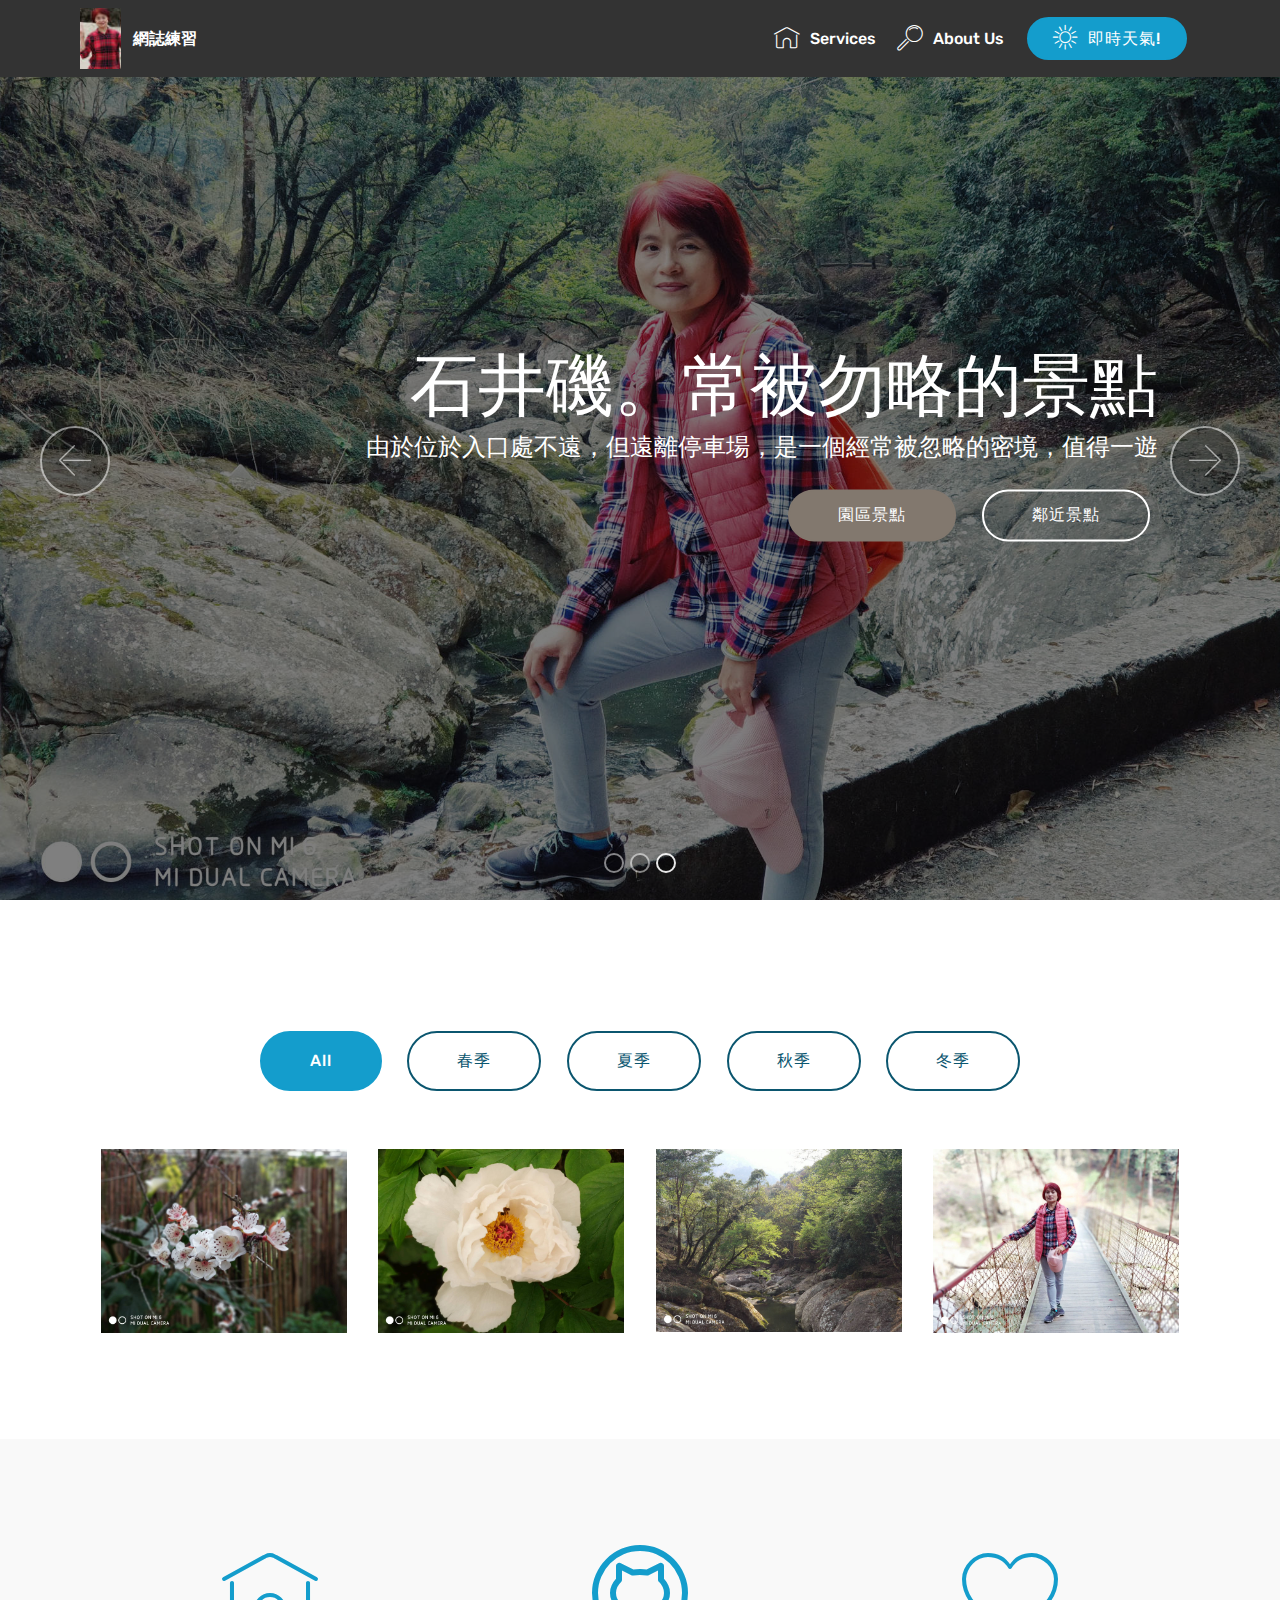
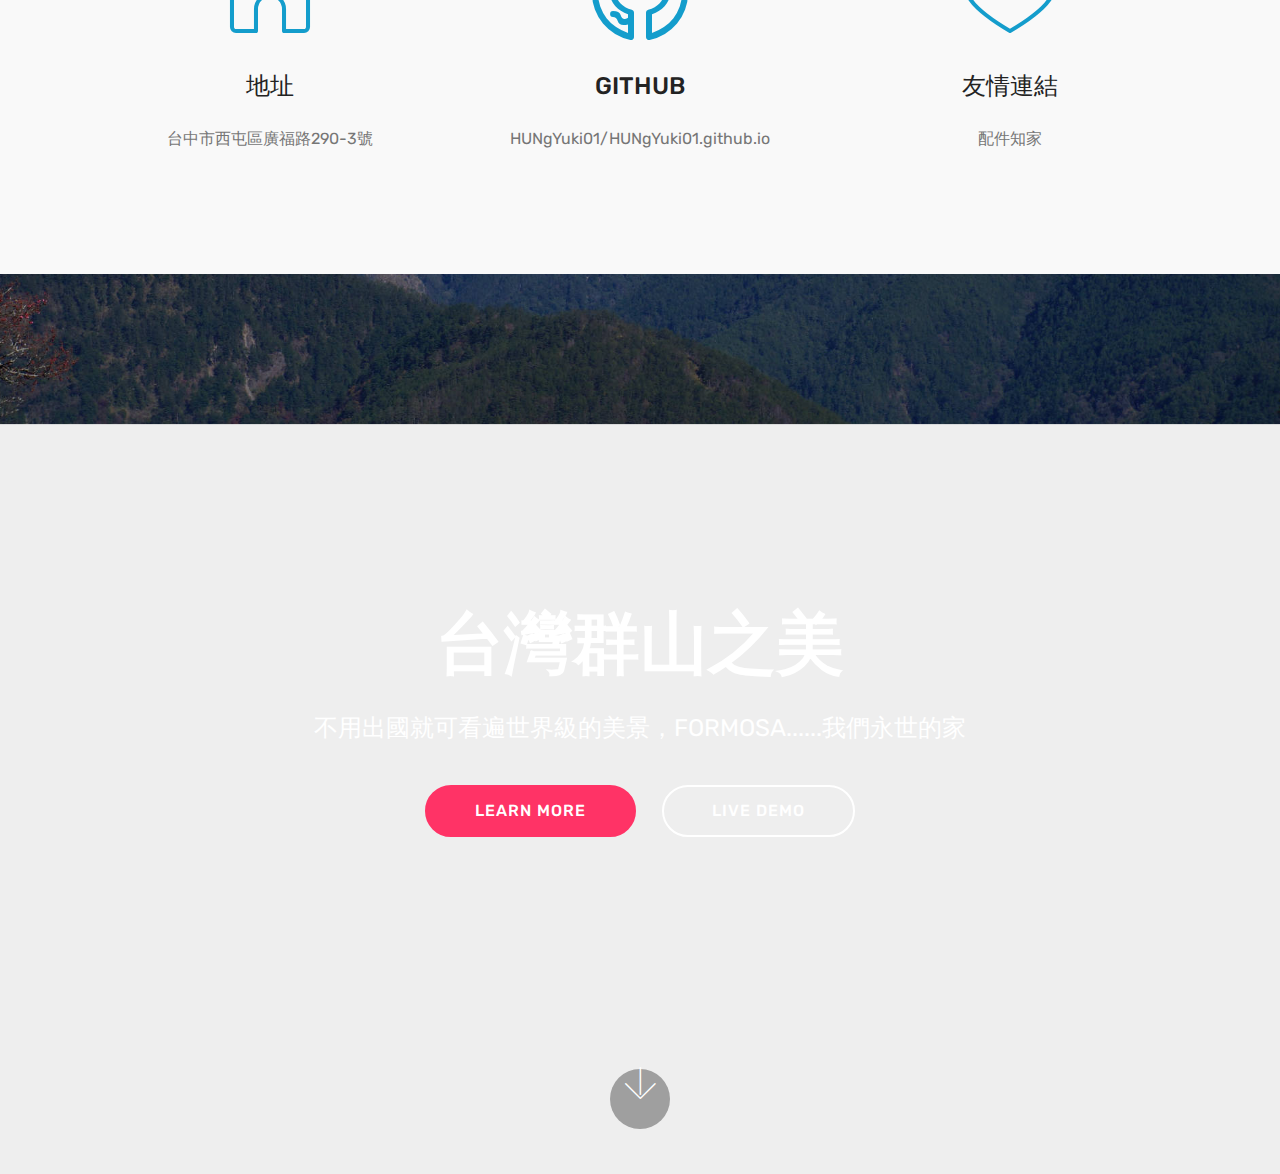
==== page1.html @ 11509213 "create github pages" ====
<!DOCTYPE html>
<html >
<head>
  <!-- Site made with Mobirise Website Builder v4.8.10, https://mobirise.com -->
  <meta charset="UTF-8">
  <meta http-equiv="X-UA-Compatible" content="IE=edge">
  <meta name="generator" content="Mobirise v4.8.10, mobirise.com">
  <meta name="viewport" content="width=device-width, initial-scale=1, minimum-scale=1">
  <link rel="shortcut icon" href="assets/images/logo2.png" type="image/x-icon">
  <meta name="description" content="Website Builder Description">
  <title>PAGE1</title>
  <link rel="stylesheet" href="assets/web/assets/mobirise-icons-bold/mobirise-icons-bold.css">
  <link rel="stylesheet" href="assets/web/assets/mobirise-icons/mobirise-icons.css">
  <link rel="stylesheet" href="assets/tether/tether.min.css">
  <link rel="stylesheet" href="assets/bootstrap/css/bootstrap.min.css">
  <link rel="stylesheet" href="assets/bootstrap/css/bootstrap-grid.min.css">
  <link rel="stylesheet" href="assets/bootstrap/css/bootstrap-reboot.min.css">
  <link rel="stylesheet" href="assets/dropdown/css/style.css">
  <link rel="stylesheet" href="assets/theme/css/style.css">
  <link rel="stylesheet" href="assets/gallery/style.css">
  <link rel="stylesheet" href="assets/mobirise/css/mbr-additional.css" type="text/css">
  
  
  
</head>
<body>
  <section class="menu cid-qTkzRZLJNu" once="menu" id="menu1-3">

    

    <nav class="navbar navbar-expand beta-menu navbar-dropdown align-items-center navbar-fixed-top navbar-toggleable-sm">
        <button class="navbar-toggler navbar-toggler-right" type="button" data-toggle="collapse" data-target="#navbarSupportedContent" aria-controls="navbarSupportedContent" aria-expanded="false" aria-label="Toggle navigation">
            <div class="hamburger">
                <span></span>
                <span></span>
                <span></span>
                <span></span>
            </div>
        </button>
        <div class="menu-logo">
            <div class="navbar-brand">
                <span class="navbar-logo">
                    <a href="http://www.goto307.com.tw/about/index.php?index_id=22">
                         <img src="assets/images/img-20180218-84445-122x91.jpg" alt="Mobirise" title="" style="height: 3.8rem;">
                    </a>
                </span>
                <span class="navbar-caption-wrap"><a class="navbar-caption text-white display-4" href="https://mobirise.com">
                        網誌練習</a></span>
            </div>
        </div>
        <div class="collapse navbar-collapse" id="navbarSupportedContent">
            <ul class="navbar-nav nav-dropdown" data-app-modern-menu="true"><li class="nav-item">
                    <a class="nav-link link text-white display-4" href="mailto:silverfox4win@gmail.com">
                        <span class="mbri-home mbr-iconfont mbr-iconfont-btn"></span>
                        Services
                    </a>
                </li>
                <li class="nav-item">
                    <a class="nav-link link text-white display-4" href="http://www.goto307.com.tw/about/" target="_blank">
                        <span class="mbri-search mbr-iconfont mbr-iconfont-btn"></span>
                        About Us
                    </a>
                </li></ul>
            <div class="navbar-buttons mbr-section-btn"><a class="btn btn-sm btn-primary display-4" href="https://www.cwb.gov.tw/V7/forecast/town368/towns/1000801.htm?type=Weather&time=7Day" target="_blank"><span class="mbri-sun2 mbr-iconfont mbr-iconfont-btn"></span>
                    
                    即時天氣!
                </a></div>
        </div>
    </nav>
</section>

<section class="engine"><a href="https://mobirise.info/d">website maker</a></section><section class="carousel slide cid-re0plLe411" data-interval="false" id="slider1-9">

    

    <div class="full-screen"><div class="mbr-slider slide carousel" data-pause="true" data-keyboard="false" data-ride="carousel" data-interval="2000"><ol class="carousel-indicators"><li data-app-prevent-settings="" data-target="#slider1-9" data-slide-to="0"></li><li data-app-prevent-settings="" data-target="#slider1-9" data-slide-to="1"></li><li data-app-prevent-settings="" data-target="#slider1-9" class=" active" data-slide-to="2"></li></ol><div class="carousel-inner" role="listbox"><div class="carousel-item slider-fullscreen-image" data-bg-video-slide="false" style="background-image: url(assets/images/img-20180325-095547-hdr-2000x1496.jpg);"><div class="container container-slide"><div class="image_wrapper"><div class="mbr-overlay"></div><img src="assets/images/img-20180325-095547-hdr-2000x1496.jpg"><div class="carousel-caption justify-content-center"><div class="col-10 align-center"><h2 class="mbr-fonts-style display-1">杉林溪</h2><p class="lead mbr-text mbr-fonts-style display-5">這里一年四季都有不同的風情，如果您沒有在不同的季節來過，是的；您錯過了某一季的缺撼......</p><div class="mbr-section-btn" buttons="0"><a class="btn btn-success display-4" href="http://www.goto307.com.tw/" target="_blank">杉林溪官網</a> <a class="btn  btn-white-outline display-4" href="https://www.travelking.com.tw/tourguide/scenery78.html" target="_blank">部落客推薦</a></div></div></div></div></div></div><div class="carousel-item slider-fullscreen-image" data-bg-video-slide="false" style="background-image: url(assets/images/img-20180325-105537-2000x1500.jpg);"><div class="container container-slide"><div class="image_wrapper"><div class="mbr-overlay" style="opacity: 0.1; background-color: rgb(7, 59, 76);"></div><img src="assets/images/img-20180325-105537-2000x1500.jpg"><div class="carousel-caption justify-content-center"><div class="col-10 align-left"><h2 class="mbr-fonts-style display-1">三五好友同樂</h2><p class="lead mbr-text mbr-fonts-style display-5">只要輕裝就能完成一段簡單而沒有商業氣息的旅行，只談風月不談世俗...</p></div></div></div></div></div><div class="carousel-item slider-fullscreen-image active" data-bg-video-slide="false" style="background-image: url(assets/images/img-20180325-150417-2000x1496.jpg);"><div class="container container-slide"><div class="image_wrapper"><div class="mbr-overlay"></div><img src="assets/images/img-20180325-150417-2000x1496.jpg"><div class="carousel-caption justify-content-center"><div class="col-10 align-right"><h2 class="mbr-fonts-style display-1">石井磯。常被勿略的景點</h2><p class="lead mbr-text mbr-fonts-style display-5">由於位於入口處不遠，但遠離停車場，是一個經常被忽略的密境，值得一遊</p><div class="mbr-section-btn" buttons="0"><a class="btn btn-info display-4" href="http://www.goto307.com.tw/spot/index.php?index_m_id=12" target="_blank">園區景點</a> <a class="btn  btn-white-outline display-4" href="http://www.goto307.com.tw/spot/index.php?index_m_id=12" target="_blank">鄰近景點</a></div></div></div></div></div></div></div><a data-app-prevent-settings="" class="carousel-control carousel-control-prev" role="button" data-slide="prev" href="#slider1-9"><span aria-hidden="true" class="mbri-left mbr-iconfont"></span><span class="sr-only">Previous</span></a><a data-app-prevent-settings="" class="carousel-control carousel-control-next" role="button" data-slide="next" href="#slider1-9"><span aria-hidden="true" class="mbri-right mbr-iconfont"></span><span class="sr-only">Next</span></a></div></div>

</section>

<section class="mbr-gallery mbr-slider-carousel cid-re0q0cdqFe" id="gallery2-d">

    

    <div class="container">
        <div><!-- Filter --><div class="mbr-gallery-filter container gallery-filter-active"><ul buttons="0"><li class="mbr-gallery-filter-all"><a class="btn btn-md btn-primary-outline active display-7" href="">All</a></li></ul></div><!-- Gallery --><div class="mbr-gallery-row"><div class="mbr-gallery-layout-default"><div><div><div class="mbr-gallery-item mbr-gallery-item--p2" data-video-url="false" data-tags="春季"><div href="#lb-gallery2-d" data-slide-to="0" data-toggle="modal"><img src="assets/images/img-20180325-130437-2000x1500-800x600.jpg" alt="" title=""><span class="icon-focus"></span></div></div><div class="mbr-gallery-item mbr-gallery-item--p2" data-video-url="false" data-tags="夏季"><div href="#lb-gallery2-d" data-slide-to="1" data-toggle="modal"><img src="assets/images/img-20180325-131828-2000x1500-800x600.jpg" alt="" title=""><span class="icon-focus"></span></div></div><div class="mbr-gallery-item mbr-gallery-item--p2" data-video-url="false" data-tags="秋季"><div href="#lb-gallery2-d" data-slide-to="2" data-toggle="modal"><img src="assets/images/img-20180325-145100-1-2000x1496-800x598.jpg" alt="" title=""><span class="icon-focus"></span></div></div><div class="mbr-gallery-item mbr-gallery-item--p2" data-video-url="false" data-tags="冬季"><div href="#lb-gallery2-d" data-slide-to="3" data-toggle="modal"><img src="assets/images/img-20180325-145921-2000x1500-800x600.jpg" alt="" title=""><span class="icon-focus"></span></div></div></div></div><div class="clearfix"></div></div></div><!-- Lightbox --><div data-app-prevent-settings="" class="mbr-slider modal fade carousel slide" tabindex="-1" data-keyboard="true" data-interval="false" id="lb-gallery2-d"><div class="modal-dialog"><div class="modal-content"><div class="modal-body"><div class="carousel-inner"><div class="carousel-item"><img src="assets/images/img-20180325-130437-2000x1500.jpg" alt="" title=""></div><div class="carousel-item"><img src="assets/images/img-20180325-131828-2000x1500.jpg" alt="" title=""></div><div class="carousel-item"><img src="assets/images/img-20180325-145100-1-2000x1496.jpg" alt="" title=""></div><div class="carousel-item active"><img src="assets/images/img-20180325-145921-2000x1500.jpg" alt="" title=""></div></div><a class="carousel-control carousel-control-prev" role="button" data-slide="prev" href="#lb-gallery2-d"><span class="mbri-left mbr-iconfont" aria-hidden="true"></span><span class="sr-only">Previous</span></a><a class="carousel-control carousel-control-next" role="button" data-slide="next" href="#lb-gallery2-d"><span class="mbri-right mbr-iconfont" aria-hidden="true"></span><span class="sr-only">Next</span></a><a class="close" href="#" role="button" data-dismiss="modal"><span class="sr-only">Close</span></a></div></div></div></div></div>
    </div>

</section>

<section class="features1 cid-re0q7sGog1" id="features1-e">
    
    

    
    <div class="container">
        <div class="media-container-row">

            <div class="card p-3 col-12 col-md-6 col-lg-4">
                <div class="card-img pb-3">
                    <a href="https://www.google.com.tw/maps/place/407%E5%8F%B0%E4%B8%AD%E5%B8%82%E8%A5%BF%E5%B1%AF%E5%8C%BA%E5%B9%BF%E7%A6%8F%E8%B7%AF290%E8%99%9F/@24.2004325,120.6416275,17z/data=!3m1!4b1!4m5!3m4!1s0x34691642649797f9:0xd1dea43e92d5a6a8!8m2!3d24.2004276!4d120.6438162?hl=zh-CN" target="_blank"><span class="mbr-iconfont mbri-home"></span></a>
                </div>
                <div class="card-box">
                    <h4 class="card-title py-3 mbr-fonts-style display-5">
                        地址<br></h4>
                    <p class="mbr-text mbr-fonts-style display-7">
                        台中市西屯區廣福路290-3號</p>
                </div>
            </div>

            <div class="card p-3 col-12 col-md-6 col-lg-4">
                <div class="card-img pb-3">
                    <a href="https://github.com/HUNgYuki01/HUNgYuki01.github.io" target="_blank"><span class="mbr-iconfont mbrib-github"></span></a>
                </div>
                <div class="card-box">
                    <h4 class="card-title py-3 mbr-fonts-style display-5">
                        GITHUB</h4>
                    <p class="mbr-text mbr-fonts-style display-7">
                        HUNgYuki01/HUNgYuki01.github.io
                    </p>
                </div>
            </div>

            <div class="card p-3 col-12 col-md-6 col-lg-4">
                <div class="card-img pb-3">
                    <a href="https://tw.mall.yahoo.com/store/%E9%85%8D%E4%BB%B6%E7%9F%A5%E5%AE%B6:osamart4you" target="_blank"><span class="mbr-iconfont mbri-hearth"></span></a>
                </div>
                <div class="card-box">
                    <h4 class="card-title py-3 mbr-fonts-style display-5">
                        友情連結</h4>
                    <p class="mbr-text mbr-fonts-style display-7">配件知家</p>
                </div>
            </div>

            

        </div>

    </div>

</section>

<section class="cid-re0U2Gyl4y mbr-fullscreen mbr-parallax-background" id="header2-j">

    

    

    <div class="container align-center">
        <div class="row justify-content-md-center">
            <div class="mbr-white col-md-10">
                <h1 class="mbr-section-title mbr-bold pb-3 mbr-fonts-style display-1">
                    台灣群山之美</h1>
                
                <p class="mbr-text pb-3 mbr-fonts-style display-5">
                    不用出國就可看遍世界級的美景，FORMOSA......我們永世的家</p>
                <div class="mbr-section-btn"><a class="btn btn-md btn-secondary display-4" href="https://mobirise.com">LEARN MORE</a>
                    <a class="btn btn-md btn-white-outline display-4" href="https://mobirise.com">LIVE DEMO</a></div>
            </div>
        </div>
    </div>
    <div class="mbr-arrow hidden-sm-down" aria-hidden="true">
        <a href="#next">
            <i class="mbri-down mbr-iconfont"></i>
        </a>
    </div>
</section>


  <script src="assets/web/assets/jquery/jquery.min.js"></script>
  <script src="assets/tether/tether.min.js"></script>
  <script src="assets/popper/popper.min.js"></script>
  <script src="assets/bootstrap/js/bootstrap.min.js"></script>
  <script src="assets/dropdown/js/script.min.js"></script>
  <script src="assets/touchswipe/jquery.touch-swipe.min.js"></script>
  <script src="assets/ytplayer/jquery.mb.ytplayer.min.js"></script>
  <script src="assets/vimeoplayer/jquery.mb.vimeo_player.js"></script>
  <script src="assets/smoothscroll/smooth-scroll.js"></script>
  <script src="assets/bootstrapcarouselswipe/bootstrap-carousel-swipe.js"></script>
  <script src="assets/masonry/masonry.pkgd.min.js"></script>
  <script src="assets/imagesloaded/imagesloaded.pkgd.min.js"></script>
  <script src="assets/parallax/jarallax.min.js"></script>
  <script src="assets/theme/js/script.js"></script>
  <script src="assets/gallery/player.min.js"></script>
  <script src="assets/gallery/script.js"></script>
  <script src="assets/slidervideo/script.js"></script>
  
  
</body>
</html>
---- assets/web/assets/mobirise-icons-bold/mobirise-icons-bold.css ----
@font-face {
  font-family: 'mobirise-icons-bold';
  src:  url('mobirise-icons-bold.eot?m1l4yr');
  src:  url('mobirise-icons-bold.eot?m1l4yr#iefix') format('embedded-opentype'),
    url('mobirise-icons-bold.ttf?m1l4yr') format('truetype'),
    url('mobirise-icons-bold.woff?m1l4yr') format('woff'),
    url('mobirise-icons-bold.svg?m1l4yr#mobirise-icons-bold') format('svg');
  font-weight: normal;
  font-style: normal;
}

[class^="mbrib-"], [class*="mbrib-"] {
  /* use !important to prevent issues with browser extensions that change fonts */
  font-family: 'mobirise-icons-bold' !important;
  speak: none;
  font-style: normal;
  font-weight: normal;
  font-variant: normal;
  text-transform: none;
  line-height: 1;

  /* Better Font Rendering =========== */
  -webkit-font-smoothing: antialiased;
  -moz-osx-font-smoothing: grayscale;
}

.mbrib-add-submenu:before {
  content: "\e900";
}
.mbrib-alert:before {
  content: "\e901";
}
.mbrib-align-center:before {
  content: "\e902";
}
.mbrib-align-justify:before {
  content: "\e903";
}
.mbrib-align-left:before {
  content: "\e904";
}
.mbrib-align-right:before {
  content: "\e905";
}
.mbrib-android:before {
  content: "\e906";
}
.mbrib-apple:before {
  content: "\e907";
}
.mbrib-arrow-down:before {
  content: "\e908";
}
.mbrib-arrow-next:before {
  content: "\e909";
}
.mbrib-arrow-prev:before {
  content: "\e90a";
}
.mbrib-arrow-up:before {
  content: "\e90b";
}
.mbrib-bold:before {
  content: "\e90c";
}
.mbrib-bookmark:before {
  content: "\e90d";
}
.mbrib-bootstrap:before {
  content: "\e90e";
}
.mbrib-briefcase:before {
  content: "\e90f";
}
.mbrib-browse:before {
  content: "\e910";
}
.mbrib-bulleted-list:before {
  content: "\e911";
}
.mbrib-calendar:before {
  content: "\e912";
}
.mbrib-camera:before {
  content: "\e913";
}
.mbrib-cart-add:before {
  content: "\e914";
}
.mbrib-cart-full:before {
  content: "\e915";
}
.mbrib-cash:before {
  content: "\e916";
}
.mbrib-change-style:before {
  content: "\e917";
}
.mbrib-chat:before {
  content: "\e918";
}
.mbrib-clock:before {
  content: "\e919";
}
.mbrib-close:before {
  content: "\e91a";
}
.mbrib-cloud:before {
  content: "\e91b";
}
.mbrib-code:before {
  content: "\e91c";
}
.mbrib-contact-form:before {
  content: "\e91d";
}
.mbrib-credit-card:before {
  content: "\e91e";
}
.mbrib-cursor-click:before {
  content: "\e91f";
}
.mbrib-cust-feedback:before {
  content: "\e920";
}
.mbrib-database:before {
  content: "\e921";
}
.mbrib-delivery:before {
  content: "\e922";
}
.mbrib-desktop:before {
  content: "\e923";
}
.mbrib-devices:before {
  content: "\e924";
}
.mbrib-down:before {
  content: "\e925";
}
.mbrib-download:before {
  content: "\e926";
}
.mbrib-drag-n-drop:before {
  content: "\e927";
}
.mbrib-drag-n-drop2:before {
  content: "\e928";
}
.mbrib-edit:before {
  content: "\e929";
}
.mbrib-edit2:before {
  content: "\e92a";
}
.mbrib-error:before {
  content: "\e92b";
}
.mbrib-extension:before {
  content: "\e92c";
}
.mbrib-features:before {
  content: "\e92d";
}
.mbrib-file:before {
  content: "\e92e";
}
.mbrib-flag:before {
  content: "\e92f";
}
.mbrib-folder:before {
  content: "\e930";
}
.mbrib-gift:before {
  content: "\e931";
}
.mbrib-github:before {
  content: "\e932";
}
.mbrib-globe-2:before {
  content: "\e933";
}
.mbrib-globe:before {
  content: "\e934";
}
.mbrib-growing-chart:before {
  content: "\e935";
}
.mbrib-hearth:before {
  content: "\e936";
}
.mbrib-help:before {
  content: "\e937";
}
.mbrib-home:before {
  content: "\e938";
}
.mbrib-hot-cup:before {
  content: "\e939";
}
.mbrib-idea:before {
  content: "\e93a";
}
.mbrib-image-gallery:before {
  content: "\e93b";
}
.mbrib-image-slider:before {
  content: "\e93c";
}
.mbrib-info:before {
  content: "\e93d";
}
.mbrib-italic:before {
  content: "\e93e";
}
.mbrib-key:before {
  content: "\e93f";
}
.mbrib-laptop:before {
  content: "\e940";
}
.mbrib-layers:before {
  content: "\e941";
}
.mbrib-left-right:before {
  content: "\e942";
}
.mbrib-left:before {
  content: "\e943";
}
.mbrib-letter:before {
  content: "\e944";
}
.mbrib-like:before {
  content: "\e945";
}
.mbrib-link:before {
  content: "\e946";
}
.mbrib-lock:before {
  content: "\e947";
}
.mbrib-login:before {
  content: "\e948";
}
.mbrib-logout:before {
  content: "\e949";
}
.mbrib-magic-stick:before {
  content: "\e94a";
}
.mbrib-map-pin:before {
  content: "\e94b";
}
.mbrib-menu:before {
  content: "\e94c";
}
.mbrib-mobile:before {
  content: "\e94d";
}
.mbrib-mobile2:before {
  content: "\e94e";
}
.mbrib-mobirise:before {
  content: "\e94f";
}
.mbrib-more-horizontal:before {
  content: "\e950";
}
.mbrib-more-vertical:before {
  content: "\e951";
}
.mbrib-music:before {
  content: "\e952";
}
.mbrib-new-file:before {
  content: "\e953";
}
.mbrib-numbered-list:before {
  content: "\e954";
}
.mbrib-opened-folder:before {
  content: "\e955";
}
.mbrib-pages:before {
  content: "\e956";
}
.mbrib-paper-plane:before {
  content: "\e957";
}
.mbrib-paperclip:before {
  content: "\e958";
}
.mbrib-photo:before {
  content: "\e959";
}
.mbrib-photos:before {
  content: "\e95a";
}
.mbrib-pin:before {
  content: "\e95b";
}
.mbrib-play:before {
  content: "\e95c";
}
.mbrib-plus:before {
  content: "\e95d";
}
.mbrib-preview:before {
  content: "\e95e";
}
.mbrib-print:before {
  content: "\e95f";
}
.mbrib-protect:before {
  content: "\e960";
}
.mbrib-question:before {
  content: "\e961";
}
.mbrib-quote-left:before {
  content: "\e962";
}
.mbrib-quote-right:before {
  content: "\e963";
}
.mbrib-redo:before {
  content: "\e964";
}
.mbrib-refresh:before {
  content: "\e965";
}
.mbrib-responsive:before {
  content: "\e966";
}
.mbrib-right:before {
  content: "\e967";
}
.mbrib-rocket:before {
  content: "\e968";
}
.mbrib-sad-face:before {
  content: "\e969";
}
.mbrib-sale:before {
  content: "\e96a";
}
.mbrib-save:before {
  content: "\e96b";
}
.mbrib-search:before {
  content: "\e96c";
}
.mbrib-setting:before {
  content: "\e96d";
}
.mbrib-setting2:before {
  content: "\e96e";
}
.mbrib-setting3:before {
  content: "\e96f";
}
.mbrib-share:before {
  content: "\e970";
}
.mbrib-shopping-bag:before {
  content: "\e971";
}
.mbrib-shopping-basket:before {
  content: "\e972";
}
.mbrib-shopping-cart:before {
  content: "\e973";
}
.mbrib-sites:before {
  content: "\e974";
}
.mbrib-smile-face:before {
  content: "\e975";
}
.mbrib-speed:before {
  content: "\e976";
}
.mbrib-star:before {
  content: "\e977";
}
.mbrib-success:before {
  content: "\e978";
}
.mbrib-sun:before {
  content: "\e979";
}
.mbrib-sun2:before {
  content: "\e97a";
}
.mbrib-tablet-vertical:before {
  content: "\e97b";
}
.mbrib-tablet:before {
  content: "\e97c";
}
.mbrib-target:before {
  content: "\e97d";
}
.mbrib-timer:before {
  content: "\e97e";
}
.mbrib-to-ftp:before {
  content: "\e97f";
}
.mbrib-to-local-drive:before {
  content: "\e980";
}
.mbrib-touch-swipe:before {
  content: "\e981";
}
.mbrib-touch:before {
  content: "\e982";
}
.mbrib-trash:before {
  content: "\e983";
}
.mbrib-underline:before {
  content: "\e984";
}
.mbrib-undo:before {
  content: "\e985";
}
.mbrib-unlink:before {
  content: "\e986";
}
.mbrib-unlock:before {
  content: "\e987";
}
.mbrib-up-down:before {
  content: "\e988";
}
.mbrib-up:before {
  content: "\e989";
}
.mbrib-update:before {
  content: "\e98a";
}
.mbrib-upload:before {
  content: "\e98b";
}
.mbrib-user:before {
  content: "\e98c";
}
.mbrib-user2:before {
  content: "\e98d";
}
.mbrib-users:before {
  content: "\e98e";
}
.mbrib-video-play:before {
  content: "\e98f";
}
.mbrib-video:before {
  content: "\e990";
}
.mbrib-watch:before {
  content: "\e991";
}
.mbrib-website-theme:before {
  content: "\e992";
}
.mbrib-wifi:before {
  content: "\e993";
}
.mbrib-windows:before {
  content: "\e994";
}
.mbrib-zoom-out:before {
  content: "\e995";
}
---- assets/web/assets/mobirise-icons/mobirise-icons.css ----
@font-face {
  font-family: 'MobiriseIcons';
  src:  url('mobirise-icons.eot?spat4u');
  src:  url('mobirise-icons.eot?spat4u#iefix') format('embedded-opentype'),
    url('mobirise-icons.ttf?spat4u') format('truetype'),
    url('mobirise-icons.woff?spat4u') format('woff'),
    url('mobirise-icons.svg?spat4u#MobiriseIcons') format('svg');
  font-weight: normal;
  font-style: normal;
}

[class^="mbri-"], [class*=" mbri-"] {
  /* use !important to prevent issues with browser extensions that change fonts */
  font-family: MobiriseIcons !important;
  speak: none;
  font-style: normal;
  font-weight: normal;
  font-variant: normal;
  text-transform: none;
  line-height: 1;

  /* Better Font Rendering =========== */
  -webkit-font-smoothing: antialiased;
  -moz-osx-font-smoothing: grayscale;
}

.mbri-add-submenu:before {
  content: "\e900";
}
.mbri-alert:before {
  content: "\e901";
}
.mbri-align-center:before {
  content: "\e902";
}
.mbri-align-justify:before {
  content: "\e903";
}
.mbri-align-left:before {
  content: "\e904";
}
.mbri-align-right:before {
  content: "\e905";
}
.mbri-android:before {
  content: "\e906";
}
.mbri-apple:before {
  content: "\e907";
}
.mbri-arrow-down:before {
  content: "\e908";
}
.mbri-arrow-next:before {
  content: "\e909";
}
.mbri-arrow-prev:before {
  content: "\e90a";
}
.mbri-arrow-up:before {
  content: "\e90b";
}
.mbri-bold:before {
  content: "\e90c";
}
.mbri-bookmark:before {
  content: "\e90d";
}
.mbri-bootstrap:before {
  content: "\e90e";
}
.mbri-briefcase:before {
  content: "\e90f";
}
.mbri-browse:before {
  content: "\e910";
}
.mbri-bulleted-list:before {
  content: "\e911";
}
.mbri-calendar:before {
  content: "\e912";
}
.mbri-camera:before {
  content: "\e913";
}
.mbri-cart-add:before {
  content: "\e914";
}
.mbri-cart-full:before {
  content: "\e915";
}
.mbri-cash:before {
  content: "\e916";
}
.mbri-change-style:before {
  content: "\e917";
}
.mbri-chat:before {
  content: "\e918";
}
.mbri-clock:before {
  content: "\e919";
}
.mbri-close:before {
  content: "\e91a";
}
.mbri-cloud:before {
  content: "\e91b";
}
.mbri-code:before {
  content: "\e91c";
}
.mbri-contact-form:before {
  content: "\e91d";
}
.mbri-credit-card:before {
  content: "\e91e";
}
.mbri-cursor-click:before {
  content: "\e91f";
}
.mbri-cust-feedback:before {
  content: "\e920";
}
.mbri-database:before {
  content: "\e921";
}
.mbri-delivery:before {
  content: "\e922";
}
.mbri-desktop:before {
  content: "\e923";
}
.mbri-devices:before {
  content: "\e924";
}
.mbri-down:before {
  content: "\e925";
}
.mbri-download:before {
  content: "\e989";
}
.mbri-drag-n-drop:before {
  content: "\e927";
}
.mbri-drag-n-drop2:before {
  content: "\e928";
}
.mbri-edit:before {
  content: "\e929";
}
.mbri-edit2:before {
  content: "\e92a";
}
.mbri-error:before {
  content: "\e92b";
}
.mbri-extension:before {
  content: "\e92c";
}
.mbri-features:before {
  content: "\e92d";
}
.mbri-file:before {
  content: "\e92e";
}
.mbri-flag:before {
  content: "\e92f";
}
.mbri-folder:before {
  content: "\e930";
}
.mbri-gift:before {
  content: "\e931";
}
.mbri-github:before {
  content: "\e932";
}
.mbri-globe:before {
  content: "\e933";
}
.mbri-globe-2:before {
  content: "\e934";
}
.mbri-growing-chart:before {
  content: "\e935";
}
.mbri-hearth:before {
  content: "\e936";
}
.mbri-help:before {
  content: "\e937";
}
.mbri-home:before {
  content: "\e938";
}
.mbri-hot-cup:before {
  content: "\e939";
}
.mbri-idea:before {
  content: "\e93a";
}
.mbri-image-gallery:before {
  content: "\e93b";
}
.mbri-image-slider:before {
  content: "\e93c";
}
.mbri-info:before {
  content: "\e93d";
}
.mbri-italic:before {
  content: "\e93e";
}
.mbri-key:before {
  content: "\e93f";
}
.mbri-laptop:before {
  content: "\e940";
}
.mbri-layers:before {
  content: "\e941";
}
.mbri-left-right:before {
  content: "\e942";
}
.mbri-left:before {
  content: "\e943";
}
.mbri-letter:before {
  content: "\e944";
}
.mbri-like:before {
  content: "\e945";
}
.mbri-link:before {
  content: "\e946";
}
.mbri-lock:before {
  content: "\e947";
}
.mbri-login:before {
  content: "\e948";
}
.mbri-logout:before {
  content: "\e949";
}
.mbri-magic-stick:before {
  content: "\e94a";
}
.mbri-map-pin:before {
  content: "\e94b";
}
.mbri-menu:before {
  content: "\e94c";
}
.mbri-mobile:before {
  content: "\e94d";
}
.mbri-mobile2:before {
  content: "\e94e";
}
.mbri-mobirise:before {
  content: "\e94f";
}
.mbri-more-horizontal:before {
  content: "\e950";
}
.mbri-more-vertical:before {
  content: "\e951";
}
.mbri-music:before {
  content: "\e952";
}
.mbri-new-file:before {
  content: "\e953";
}
.mbri-numbered-list:before {
  content: "\e954";
}
.mbri-opened-folder:before {
  content: "\e955";
}
.mbri-pages:before {
  content: "\e956";
}
.mbri-paper-plane:before {
  content: "\e957";
}
.mbri-paperclip:before {
  content: "\e958";
}
.mbri-photo:before {
  content: "\e959";
}
.mbri-photos:before {
  content: "\e95a";
}
.mbri-pin:before {
  content: "\e95b";
}
.mbri-play:before {
  content: "\e95c";
}
.mbri-plus:before {
  content: "\e95d";
}
.mbri-preview:before {
  content: "\e95e";
}
.mbri-print:before {
  content: "\e95f";
}
.mbri-protect:before {
  content: "\e960";
}
.mbri-question:before {
  content: "\e961";
}
.mbri-quote-left:before {
  content: "\e962";
}
.mbri-quote-right:before {
  content: "\e963";
}
.mbri-refresh:before {
  content: "\e964";
}
.mbri-responsive:before {
  content: "\e965";
}
.mbri-right:before {
  content: "\e966";
}
.mbri-rocket:before {
  content: "\e967";
}
.mbri-sad-face:before {
  content: "\e968";
}
.mbri-sale:before {
  content: "\e969";
}
.mbri-save:before {
  content: "\e96a";
}
.mbri-search:before {
  content: "\e96b";
}
.mbri-setting:before {
  content: "\e96c";
}
.mbri-setting2:before {
  content: "\e96d";
}
.mbri-setting3:before {
  content: "\e96e";
}
.mbri-share:before {
  content: "\e96f";
}
.mbri-shopping-bag:before {
  content: "\e970";
}
.mbri-shopping-basket:before {
  content: "\e971";
}
.mbri-shopping-cart:before {
  content: "\e972";
}
.mbri-sites:before {
  content: "\e973";
}
.mbri-smile-face:before {
  content: "\e974";
}
.mbri-speed:before {
  content: "\e975";
}
.mbri-star:before {
  content: "\e976";
}
.mbri-success:before {
  content: "\e977";
}
.mbri-sun:before {
  content: "\e978";
}
.mbri-sun2:before {
  content: "\e979";
}
.mbri-tablet:before {
  content: "\e97a";
}
.mbri-tablet-vertical:before {
  content: "\e97b";
}
.mbri-target:before {
  content: "\e97c";
}
.mbri-timer:before {
  content: "\e97d";
}
.mbri-to-ftp:before {
  content: "\e97e";
}
.mbri-to-local-drive:before {
  content: "\e97f";
}
.mbri-touch-swipe:before {
  content: "\e980";
}
.mbri-touch:before {
  content: "\e981";
}
.mbri-trash:before {
  content: "\e982";
}
.mbri-underline:before {
  content: "\e983";
}
.mbri-unlink:before {
  content: "\e984";
}
.mbri-unlock:before {
  content: "\e985";
}
.mbri-up-down:before {
  content: "\e986";
}
.mbri-up:before {
  content: "\e987";
}
.mbri-update:before {
  content: "\e988";
}
.mbri-upload:before {
 content: "\e926"; 
}
.mbri-user:before {
  content: "\e98a";
}
.mbri-user2:before {
  content: "\e98b";
}
.mbri-users:before {
  content: "\e98c";
}
.mbri-video:before {
  content: "\e98d";
}
.mbri-video-play:before {
  content: "\e98e";
}
.mbri-watch:before {
  content: "\e98f";
}
.mbri-website-theme:before {
  content: "\e990";
}
.mbri-wifi:before {
  content: "\e991";
}
.mbri-windows:before {
  content: "\e992";
}
.mbri-zoom-out:before {
  content: "\e993";
}
.mbri-redo:before {
  content: "\e994";
}
.mbri-undo:before {
  content: "\e995";
}
---- assets/dropdown/css/style.css ----
.navbar-dropdown {
  left: 0;
  padding: 0;
  position: absolute;
  right: 0;
  top: 0;
  transition: all 0.45s ease;
  z-index: 1030;
  background: #282828; }
  .navbar-dropdown .navbar-logo {
    margin-right: 0.8rem;
    transition: margin 0.3s ease-in-out;
    vertical-align: middle; }
    .navbar-dropdown .navbar-logo img {
      height: 3.125rem;
      transition: all 0.3s ease-in-out; }
    .navbar-dropdown .navbar-logo.mbr-iconfont {
      font-size: 3.125rem;
      line-height: 3.125rem; }
  .navbar-dropdown .navbar-caption {
    font-weight: 700;
    white-space: normal;
    vertical-align: -4px;
    line-height: 3.125rem !important; }
    .navbar-dropdown .navbar-caption, .navbar-dropdown .navbar-caption:hover {
      color: inherit;
      text-decoration: none; }
  .navbar-dropdown .mbr-iconfont + .navbar-caption {
    vertical-align: -1px; }
  .navbar-dropdown.navbar-fixed-top {
    position: fixed; }
  .navbar-dropdown .navbar-brand span {
    vertical-align: -4px; }
  .navbar-dropdown.bg-color.transparent {
    background: none; }
  .navbar-dropdown.navbar-short .navbar-brand {
    padding: 0.625rem 0; }
    .navbar-dropdown.navbar-short .navbar-brand span {
      vertical-align: -1px; }
  .navbar-dropdown.navbar-short .navbar-caption {
    line-height: 2.375rem !important;
    vertical-align: -2px; }
  .navbar-dropdown.navbar-short .navbar-logo {
    margin-right: 0.5rem; }
    .navbar-dropdown.navbar-short .navbar-logo img {
      height: 2.375rem; }
    .navbar-dropdown.navbar-short .navbar-logo.mbr-iconfont {
      font-size: 2.375rem;
      line-height: 2.375rem; }
  .navbar-dropdown.navbar-short .mbr-table-cell {
    height: 3.625rem; }
  .navbar-dropdown .navbar-close {
    left: 0.6875rem;
    position: fixed;
    top: 0.75rem;
    z-index: 1000; }
  .navbar-dropdown .hamburger-icon {
    content: "";
    display: inline-block;
    vertical-align: middle;
    width: 16px;
    -webkit-box-shadow: 0 -6px 0 1px #282828,0 0 0 1px #282828,0 6px 0 1px #282828;
    -moz-box-shadow: 0 -6px 0 1px #282828,0 0 0 1px #282828,0 6px 0 1px #282828;
    box-shadow: 0 -6px 0 1px #282828,0 0 0 1px #282828,0 6px 0 1px #282828; }

.dropdown-menu .dropdown-toggle[data-toggle="dropdown-submenu"]::after {
  border-bottom: 0.35em solid transparent;
  border-left: 0.35em solid;
  border-right: 0;
  border-top: 0.35em solid transparent;
  margin-left: 0.3rem; }

.dropdown-menu .dropdown-item:focus {
  outline: 0; }

.nav-dropdown {
  font-size: 0.75rem;
  font-weight: 500;
  height: auto !important; }
  .nav-dropdown .nav-btn {
    padding-left: 1rem; }
  .nav-dropdown .link {
    margin: .667em 1.667em;
    font-weight: 500;
    padding: 0;
    transition: color .2s ease-in-out; }
    .nav-dropdown .link.dropdown-toggle {
      margin-right: 2.583em; }
      .nav-dropdown .link.dropdown-toggle::after {
        margin-left: .25rem;
        border-top: 0.35em solid;
        border-right: 0.35em solid transparent;
        border-left: 0.35em solid transparent;
        border-bottom: 0; }
      .nav-dropdown .link.dropdown-toggle[aria-expanded="true"] {
        margin: 0;
        padding: 0.667em 3.263em  0.667em 1.667em; }
  .nav-dropdown .link::after,
  .nav-dropdown .dropdown-item::after {
    color: inherit; }
  .nav-dropdown .btn {
    font-size: 0.75rem;
    font-weight: 700;
    letter-spacing: 0;
    margin-bottom: 0;
    padding-left: 1.25rem;
    padding-right: 1.25rem; }
  .nav-dropdown .dropdown-menu {
    border-radius: 0;
    border: 0;
    left: 0;
    margin: 0;
    padding-bottom: 1.25rem;
    padding-top: 1.25rem;
    position: relative; }
  .nav-dropdown .dropdown-submenu {
    margin-left: 0.125rem;
    top: 0; }
  .nav-dropdown .dropdown-item {
    font-weight: 500;
    line-height: 2;
    padding: 0.3846em 4.615em 0.3846em 1.5385em;
    position: relative;
    transition: color .2s ease-in-out, background-color .2s ease-in-out; }
    .nav-dropdown .dropdown-item::after {
      margin-top: -0.3077em;
      position: absolute;
      right: 1.1538em;
      top: 50%; }
    .nav-dropdown .dropdown-item:focus, .nav-dropdown .dropdown-item:hover {
      background: none; }

@media (max-width: 767px) {
  .nav-dropdown.navbar-toggleable-sm {
    bottom: 0;
    display: none;
    left: 0;
    overflow-x: hidden;
    position: fixed;
    top: 0;
    transform: translateX(-100%);
    -ms-transform: translateX(-100%);
    -webkit-transform: translateX(-100%);
    width: 18.75rem;
    z-index: 999; } }
.nav-dropdown.navbar-toggleable-xl {
  bottom: 0;
  display: none;
  left: 0;
  overflow-x: hidden;
  position: fixed;
  top: 0;
  transform: translateX(-100%);
  -ms-transform: translateX(-100%);
  -webkit-transform: translateX(-100%);
  width: 18.75rem;
  z-index: 999; }

.nav-dropdown-sm {
  display: block !important;
  overflow-x: hidden;
  overflow: auto;
  padding-top: 3.875rem; }
  .nav-dropdown-sm::after {
    content: "";
    display: block;
    height: 3rem;
    width: 100%; }
  .nav-dropdown-sm.collapse.in ~ .navbar-close {
    display: block !important; }
  .nav-dropdown-sm.collapsing, .nav-dropdown-sm.collapse.in {
    transform: translateX(0);
    -ms-transform: translateX(0);
    -webkit-transform: translateX(0);
    transition: all 0.25s ease-out;
    -webkit-transition: all 0.25s ease-out;
    background: #282828; }
  .nav-dropdown-sm.collapsing[aria-expanded="false"] {
    transform: translateX(-100%);
    -ms-transform: translateX(-100%);
    -webkit-transform: translateX(-100%); }
  .nav-dropdown-sm .nav-item {
    display: block;
    margin-left: 0 !important;
    padding-left: 0; }
  .nav-dropdown-sm .link,
  .nav-dropdown-sm .dropdown-item {
    border-top: 1px dotted rgba(255, 255, 255, 0.1);
    font-size: 0.8125rem;
    line-height: 1.6;
    margin: 0 !important;
    padding: 0.875rem 2.4rem 0.875rem 1.5625rem !important;
    position: relative;
    white-space: normal; }
    .nav-dropdown-sm .link:focus, .nav-dropdown-sm .link:hover,
    .nav-dropdown-sm .dropdown-item:focus,
    .nav-dropdown-sm .dropdown-item:hover {
      background: rgba(0, 0, 0, 0.2) !important;
      color: #c0a375; }
  .nav-dropdown-sm .nav-btn {
    position: relative;
    padding: 1.5625rem 1.5625rem 0 1.5625rem; }
    .nav-dropdown-sm .nav-btn::before {
      border-top: 1px dotted rgba(255, 255, 255, 0.1);
      content: "";
      left: 0;
      position: absolute;
      top: 0;
      width: 100%; }
    .nav-dropdown-sm .nav-btn + .nav-btn {
      padding-top: 0.625rem; }
      .nav-dropdown-sm .nav-btn + .nav-btn::before {
        display: none; }
  .nav-dropdown-sm .btn {
    padding: 0.625rem 0; }
  .nav-dropdown-sm .dropdown-toggle[data-toggle="dropdown-submenu"]::after {
    margin-left: .25rem;
    border-top: 0.35em solid;
    border-right: 0.35em solid transparent;
    border-left: 0.35em solid transparent;
    border-bottom: 0; }
  .nav-dropdown-sm .dropdown-toggle[data-toggle="dropdown-submenu"][aria-expanded="true"]::after {
    border-top: 0;
    border-right: 0.35em solid transparent;
    border-left: 0.35em solid transparent;
    border-bottom: 0.35em solid; }
  .nav-dropdown-sm .dropdown-menu {
    margin: 0;
    padding: 0;
    position: relative;
    top: 0;
    left: 0;
    width: 100%;
    border: 0;
    float: none;
    border-radius: 0;
    background: none; }
  .nav-dropdown-sm .dropdown-submenu {
    left: 100%;
    margin-left: 0.125rem;
    margin-top: -1.25rem;
    top: 0; }

.navbar-toggleable-sm .nav-dropdown .dropdown-menu {
  position: absolute; }

.navbar-toggleable-sm .nav-dropdown .dropdown-submenu {
  left: 100%;
  margin-left: 0.125rem;
  margin-top: -1.25rem;
  top: 0; }

.navbar-toggleable-sm.opened .nav-dropdown .dropdown-menu {
  position: relative; }

.navbar-toggleable-sm.opened .nav-dropdown .dropdown-submenu {
  left: 0;
  margin-left: 00rem;
  margin-top: 0rem;
  top: 0; }

.is-builder .nav-dropdown.collapsing {
  transition: none !important; }

/*# sourceMappingURL=style.css.map */
---- assets/theme/css/style.css ----
/*!
 * Mobirise v4 theme (https://mobirise.com/)
 * Copyright 2017 Mobirise
 */
section {
  background-color: #eeeeee; }

section,
.container,
.container-fluid {
  position: relative;
  word-wrap: break-word; }

a.mbr-iconfont:hover {
  text-decoration: none; }

.article .lead p, .article .lead ul, .article .lead ol, .article .lead pre, .article .lead blockquote {
  margin-bottom: 0; }

a {
  font-style: normal;
  font-weight: 400;
  cursor: pointer; }
  a, a:hover {
    text-decoration: none; }

figure {
  margin-bottom: 0; }

body {
  color: #232323; }

h1, h2, h3, h4, h5, h6,
.h1, .h2, .h3, .h4, .h5, .h6,
.display-1, .display-2, .display-3, .display-4 {
  line-height: 1;
  word-break: break-word;
  word-wrap: break-word; }

b, strong {
  font-weight: bold; }

blockquote {
  padding: 10px 0 10px 20px;
  position: relative;
  border-left: 2px solid;
  border-color: #ff3366; }

input:-webkit-autofill, input:-webkit-autofill:hover, input:-webkit-autofill:focus, input:-webkit-autofill:active {
  transition-delay: 9999s;
  transition-property: background-color, color; }

textarea[type="hidden"] {
  display: none; }

body {
  position: relative; }

section {
  background-position: 50% 50%;
  background-repeat: no-repeat;
  background-size: cover; }
  section .mbr-background-video,
  section .mbr-background-video-preview {
    position: absolute;
    bottom: 0;
    left: 0;
    right: 0;
    top: 0; }

.hidden {
  visibility: hidden; }

.mbr-z-index20 {
  z-index: 20; }

/*! Base colors */
.mbr-white {
  color: #ffffff; }

.mbr-black {
  color: #000000; }

.mbr-bg-white {
  background-color: #ffffff; }

.mbr-bg-black {
  background-color: #000000; }

/*! Text-aligns */
.align-left {
  text-align: left; }

.align-center {
  text-align: center; }

.align-right {
  text-align: right; }

@media (max-width: 767px) {
  .align-left, .align-center, .align-right, .mbr-section-btn, .mbr-section-title {
    text-align: center; } }
/*! Font-weight  */
.mbr-light {
  font-weight: 300; }

.mbr-regular {
  font-weight: 400; }

.mbr-semibold {
  font-weight: 500; }

.mbr-bold {
  font-weight: 700; }

/*! Media  */
.media-size-item {
  -webkit-flex: 1 1 auto;
  -moz-flex: 1 1 auto;
  -ms-flex: 1 1 auto;
  -o-flex: 1 1 auto;
  flex: 1 1 auto; }

.media-content {
  -webkit-flex-basis: 100%;
  flex-basis: 100%; }

.media-container-row {
  display: -ms-flexbox;
  display: -webkit-flex;
  display: flex;
  -webkit-flex-direction: row;
  -ms-flex-direction: row;
  flex-direction: row;
  -webkit-flex-wrap: wrap;
  -ms-flex-wrap: wrap;
  flex-wrap: wrap;
  -webkit-justify-content: center;
  -ms-flex-pack: center;
  justify-content: center;
  -webkit-align-content: center;
  -ms-flex-line-pack: center;
  align-content: center;
  -webkit-align-items: start;
  -ms-flex-align: start;
  align-items: start; }
  .media-container-row .media-size-item {
    width: 400px; }

.media-container-column {
  display: -ms-flexbox;
  display: -webkit-flex;
  display: flex;
  -webkit-flex-direction: column;
  -ms-flex-direction: column;
  flex-direction: column;
  -webkit-flex-wrap: wrap;
  -ms-flex-wrap: wrap;
  flex-wrap: wrap;
  -webkit-justify-content: center;
  -ms-flex-pack: center;
  justify-content: center;
  -webkit-align-content: center;
  -ms-flex-line-pack: center;
  align-content: center;
  -webkit-align-items: stretch;
  -ms-flex-align: stretch;
  align-items: stretch; }
  .media-container-column > * {
    width: 100%; }

@media (min-width: 992px) {
  .media-container-row {
    -webkit-flex-wrap: nowrap;
    -ms-flex-wrap: nowrap;
    flex-wrap: nowrap; } }
figure {
  overflow: hidden; }

figure[mbr-media-size] {
  transition: width 0.1s; }

.mbr-figure img, .mbr-figure iframe {
  display: block;
  width: 100%; }

.card {
  background-color: transparent;
  border: none; }

.card-img {
  text-align: center;
  flex-shrink: 0;
  -webkit-flex-shrink: 0; }

.media {
  max-width: 100%;
  margin: 0 auto; }

.mbr-figure {
  -ms-flex-item-align: center;
  -ms-grid-row-align: center;
  -webkit-align-self: center;
  align-self: center; }

.media-container > div {
  max-width: 100%; }

.mbr-figure img, .card-img img {
  width: 100%; }

@media (max-width: 991px) {
  .media-size-item {
    width: auto !important; }

  .media {
    width: auto; }

  .mbr-figure {
    width: 100% !important; } }
/*! Buttons */
.mbr-section-btn {
  margin-left: -.25rem;
  margin-right: -.25rem;
  font-size: 0; }

nav .mbr-section-btn {
  margin-left: 0rem;
  margin-right: 0rem; }

/*! Btn icon margin */
.btn .mbr-iconfont, .btn.btn-sm .mbr-iconfont {
  cursor: pointer;
  margin-right: 0.5rem; }

.btn.btn-md .mbr-iconfont, .btn.btn-md .mbr-iconfont {
  margin-right: 0.8rem; }

.mbr-regular {
  font-weight: 400; }

.mbr-semibold {
  font-weight: 500; }

.mbr-bold {
  font-weight: 700; }

[type="submit"] {
  -webkit-appearance: none; }

/*! Full-screen */
.mbr-fullscreen .mbr-overlay {
  min-height: 100vh; }

.mbr-fullscreen {
  display: flex;
  display: -webkit-flex;
  display: -moz-flex;
  display: -ms-flex;
  display: -o-flex;
  align-items: center;
  -webkit-align-items: center;
  min-height: 100vh;
  padding-top: 3rem;
  padding-bottom: 3rem; }

/*! Map */
.map {
  height: 25rem;
  position: relative; }
  .map iframe {
    width: 100%;
    height: 100%; }

/* Form */
.form-asterisk {
  font-family: initial;
  position: absolute;
  top: -2px;
  font-weight: normal; }

/*! Scroll to top arrow */
.mbr-arrow-up {
  bottom: 25px;
  right: 90px;
  position: fixed;
  text-align: right;
  z-index: 5000;
  color: #ffffff;
  font-size: 32px;
  transform: rotate(180deg);
  -webkit-transform: rotate(180deg); }

.mbr-arrow-up a {
  background: rgba(0, 0, 0, 0.2);
  border-radius: 3px;
  color: #fff;
  display: inline-block;
  height: 60px;
  width: 60px;
  outline-style: none !important;
  position: relative;
  text-decoration: none;
  transition: all .3s ease-in-out;
  cursor: pointer;
  text-align: center; }
  .mbr-arrow-up a:hover {
    background-color: rgba(0, 0, 0, 0.4); }
  .mbr-arrow-up a i {
    line-height: 60px; }

.mbr-arrow-up-icon {
  display: block;
  color: #fff; }

.mbr-arrow-up-icon::before {
  content: "\203a";
  display: inline-block;
  font-family: serif;
  font-size: 32px;
  line-height: 1;
  font-style: normal;
  position: relative;
  top: 6px;
  left: -4px;
  -webkit-transform: rotate(-90deg);
  transform: rotate(-90deg); }

/*! Arrow Down */
.mbr-arrow {
  position: absolute;
  bottom: 45px;
  left: 50%;
  width: 60px;
  height: 60px;
  cursor: pointer;
  background-color: rgba(80, 80, 80, 0.5);
  border-radius: 50%;
  -webkit-transform: translateX(-50%);
  transform: translateX(-50%); }
  .mbr-arrow > a {
    display: inline-block;
    text-decoration: none;
    outline-style: none;
    -webkit-animation: arrowdown 1.7s ease-in-out infinite;
    animation: arrowdown 1.7s ease-in-out infinite; }
    .mbr-arrow > a > i {
      position: absolute;
      top: -2px;
      left: 15px;
      font-size: 2rem; }

@keyframes arrowdown {
  0% {
    transform: translateY(0px);
    -webkit-transform: translateY(0px); }
  50% {
    transform: translateY(-5px);
    -webkit-transform: translateY(-5px); }
  100% {
    transform: translateY(0px);
    -webkit-transform: translateY(0px); } }
@-webkit-keyframes arrowdown {
  0% {
    transform: translateY(0px);
    -webkit-transform: translateY(0px); }
  50% {
    transform: translateY(-5px);
    -webkit-transform: translateY(-5px); }
  100% {
    transform: translateY(0px);
    -webkit-transform: translateY(0px); } }
@media (max-width: 500px) {
  .mbr-arrow-up {
    left: 50%;
    right: auto;
    transform: translateX(-50%) rotate(180deg);
    -webkit-transform: translateX(-50%) rotate(180deg); } }
/*Gradients animation*/
@keyframes gradient-animation {
  from {
    background-position: 0% 100%;
    animation-timing-function: ease-in-out; }
  to {
    background-position: 100% 0%;
    animation-timing-function: ease-in-out; } }
@-webkit-keyframes gradient-animation {
  from {
    background-position: 0% 100%;
    animation-timing-function: ease-in-out; }
  to {
    background-position: 100% 0%;
    animation-timing-function: ease-in-out; } }
.bg-gradient {
  background-size: 200% 200%;
  animation: gradient-animation 5s infinite alternate;
  -webkit-animation: gradient-animation 5s infinite alternate; }

.menu .navbar-brand {
  display: -webkit-flex; }
  .menu .navbar-brand span {
    display: flex;
    display: -webkit-flex; }
  .menu .navbar-brand .navbar-caption-wrap {
    display: -webkit-flex; }
  .menu .navbar-brand .navbar-logo img {
    display: -webkit-flex; }
@media (min-width: 768px) and (max-width: 991px) {
  .menu .navbar-toggleable-sm .navbar-nav {
    display: -webkit-box;
    display: -webkit-flex;
    display: -ms-flexbox; } }
@media (min-width: 992px) {
  .menu .navbar-nav.nav-dropdown {
    display: -webkit-flex; }
  .menu .navbar-toggleable-sm .navbar-collapse {
    display: -webkit-flex !important; } }
@media (max-width: 767px) {
  .menu .navbar-collapse {
    overflow-y: auto;
    max-height: 80vh; }
  .menu .dropdown-menu {
    max-height: 60vh;
    overflow-y: auto; } }

.navbar {
  display: -webkit-flex;
  -webkit-flex-wrap: wrap;
  -webkit-align-items: center;
  -webkit-justify-content: space-between; }

.navbar-collapse {
  -webkit-flex-basis: 100%;
  -webkit-flex-grow: 1;
  -webkit-align-items: center; }

.nav-dropdown .link {
  padding: .667em 1.667em !important;
  margin: 0 !important; }

.nav {
  display: -webkit-flex;
  -webkit-flex-wrap: wrap; }

.row {
  display: -webkit-flex;
  -webkit-flex-wrap: wrap; }

.justify-content-center {
  -webkit-justify-content: center; }

.form-inline {
  display: -webkit-flex;
  -webkit-flex-flow: row wrap;
  -webkit-align-items: center; }

.card-wrapper {
  -webkit-flex: 1; }

.carousel-control {
  z-index: 10;
  display: -webkit-flex;
  -webkit-align-items: center;
  -webkit-justify-content: center; }

.carousel-controls {
  display: -webkit-flex; }

.media {
  display: -webkit-flex; }

/*# sourceMappingURL=style.css.map */
.engine {
	position: absolute;
	text-indent: -2400px;
	text-align: center;
	padding: 0;
	top: 0;
	left: -2400px;
}
---- assets/gallery/style.css ----
/*-------

   Gallery

-------*/
.mbr-gallery .mbr-gallery-item {
  position: relative;
  display: inline-block;
  width: 25%;
  cursor: pointer; }

@media (max-width: 768px) {
  .mbr-gallery .mbr-gallery-item {
    width: 50%; } }
@media (max-width: 400px) {
  .mbr-gallery .mbr-gallery-item {
    width: 100%; } }
.mbr-gallery .icon-focus,
.mbr-gallery .icon-video {
  position: absolute;
  top: calc(50% - 32px);
  left: calc(50% - 24px);
  font-family: 'MobiriseIcons' !important;
  font-size: 3rem !important;
  color: #fff;
  opacity: 0;
  transition: .2s opacity ease-in-out;
  z-index: 5; }

.mbr-gallery .icon-focus::before {
  content: '\e96b'; }

.mbr-gallery .icon-video::before {
  content: '\e95c'; }

.mbr-gallery .mbr-gallery-item > div:hover .icon-focus,
.mbr-gallery .mbr-gallery-item > div:hover .icon-video {
  opacity: 1; }

.mbr-gallery .mbr-gallery-item img {
  width: 100%;
  opacity: 1;
  -webkit-transition: .2s opacity ease-in-out;
  transition: .2s opacity ease-in-out; }

.mbr-gallery .mbr-gallery-item > div:hover img {
  opacity: 1; }

.mbr-gallery .mbr-gallery-item > div {
  background: #fff;
  display: block;
  outline: none;
  position: relative; }

.mbr-gallery .mbr-gallery-item .icon {
  -webkit-transform: translateX(-50%) translateY(-50%);
  -webkit-transition: .2s opacity ease-in-out;
  color: #000;
  font-size: 30px;
  height: 69px;
  left: 50%;
  opacity: 0;
  position: absolute;
  top: 50%;
  transform: translateX(-50%) translateY(-50%);
  transition: .2s opacity ease-in-out;
  width: 69px; }

.mbr-gallery .mbr-gallery-item .icon::after,
.mbr-gallery .mbr-gallery-item .icon::before {
  content: '';
  display: block;
  position: absolute;
  height: 69px;
  width: 1px;
  margin-left: 34.5px;
  background-color: #fff; }

.mbr-gallery .mbr-gallery-item .icon::after {
  width: 69px;
  height: 1px;
  margin-left: 0;
  margin-top: 34.5px; }

.mbr-gallery .mbr-gallery-item > div:hover .icon {
  opacity: 1; }

.mbr-gallery .mbr-gallery-item > div:hover::before {
  opacity: .9; }

.mbr-gallery .mbr-gallery-item > div:hover .mbr-gallery-title {
  background: transparent !important; }

/* remove spacing */
.mbr-gallery .mbr-gallery-row.no-gutter {
  margin: 0; }

.mbr-gallery .mbr-gallery-row.no-gutter .mbr-gallery-item {
  padding: 0; }

/* container */
.mbr-gallery .container.mbr-gallery-layout-default {
  padding: 93px 0; }

/* fix horizontal scrollbar */
.mbr-gallery .mbr-gallery-layout-article,
.mbr-gallery .mbr-gallery-layout-default {
  overflow: hidden; }

/* lightbox */
.mbr-gallery .modal {
  position: fixed;
  overflow: hidden;
  padding-right: 0 !important; }

.mbr-gallery .modal-content {
  border-radius: 0;
  border: none;
  background: transparent; }

.mbr-gallery .modal-body {
  padding: 0; }

.mbr-gallery .modal-body img {
  width: 100%; }

.mbr-gallery .modal .close {
  position: fixed;
  background: #1b1b1b;
  opacity: .5;
  font-size: 35px;
  font-weight: 300;
  width: 70px;
  height: 70px;
  border-radius: 50%;
  color: #fff;
  top: 2.5rem;
  right: 2.5rem;
  line-height: 70px;
  border: none;
  text-align: center;
  text-shadow: none;
  z-index: 5;
  -webkit-transition: opacity .3s ease;
  -moz-transition: opacity .3s ease;
  -o-transition: opacity .3s ease;
  transition: opacity .3s ease;
  font-family: 'MobiriseIcons'; }
  .mbr-gallery .modal .close::before {
    content: '\e91a'; }

.mbr-gallery .modal .close:hover {
  opacity: 1;
  background: #000;
  color: #fff; }

.mbr-gallery .modal-dialog {
  max-width: 100% !important; }

.mbr-gallery .modal.in .modal-dialog {
  margin: 0 auto; }

/* modal back color opacity */
.modal-backdrop.in {
  opacity: .8;
  filter: alpha(opacity=80); }

@media (max-width: 768px) {
  .mbr-gallery .carousel-control,
  .mbr-gallery .carousel-indicators,
  .mbr-gallery .modal .close {
    position: fixed; } }
/* fix fade in effect */
.mbr-gallery .modal.fade .modal-dialog {
  -webkit-transition: margin-top .3s ease-out;
  -moz-transition: margin-top .3s ease-out;
  -o-transition: margin-top .3s ease-out;
  transition: margin-top .3s ease-out; }

.mbr-gallery .modal.fade .modal-dialog,
.mbr-gallery .modal.in .modal-dialog {
  -webkit-transform: none;
  -ms-transform: none;
  -o-transform: none;
  transform: none; }

/*-------

   Slider

-------*/
.mbr-slider .carousel-inner > .active,
.mbr-slider .carousel-inner > .next,
.mbr-slider .carousel-inner > .prev {
  display: table; }

.mbr-slider .carousel-control {
  position: absolute;
  width: 70px;
  height: 70px;
  top: 50%;
  margin-top: -35px;
  line-height: 70px;
  border-radius: 50%;
  font-size: 35px;
  border: 0;
  opacity: .5;
  text-shadow: none;
  z-index: 5;
  color: #fff;
  -webkit-transition: all .2s ease-in-out 0s;
  -o-transition: all .2s ease-in-out 0s;
  transition: all .2s ease-in-out 0s; }

.mbr-gallery .mbr-slider .carousel-control {
  position: fixed; }

@media (max-width: 991px) {
  .mbr-gallery .mbr-slider .carousel-control {
    bottom: 2.5rem;
    margin-top: 0;
    top: auto;
    z-index: 17; } }
.mbr-gallery .mbr-slider .carousel-inner > .active {
  display: block; }

.mbr-slider .carousel-control.left {
  left: 0;
  margin-left: 2.5rem; }

.mbr-slider .carousel-control.right {
  right: 0;
  margin-right: 2.5rem; }

.mbr-slider .carousel-control .icon-next,
.mbr-slider .carousel-control .icon-prev {
  margin-top: -18px;
  font-size: 40px;
  line-height: 27px; }

.mbr-slider .carousel-control:hover {
  background: #1b1b1b;
  color: #fff;
  opacity: 1; }

.mbr-slider .carousel-indicators {
  position: absolute;
  bottom: 0;
  margin-bottom: 1.5rem !important; }

@media (max-width: 543px) {
  .mbr-slider .carousel-indicators {
    display: none; } }
.carousel-indicators .active,
.carousel-indicators li {
  width: 15px;
  height: 15px;
  margin: 3px;
  background: #1b1b1b;
  border: 0;
  opacity: .5; }

.carousel-indicators .active {
  border: 4px solid #1b1b1b;
  background: #fff; }

.carousel-indicators li {
  max-width: 15px;
  max-height: 15px;
  margin: 3px;
  background: #1b1b1b;
  border: 0;
  border-radius: 50%;
  opacity: .5; }

.carousel-indicators li.active {
  border: 4px solid #1b1b1b;
  background: #fff; }

.container .carousel-indicators {
  margin-bottom: 3px; }

.mbr-gallery .mbr-slider .carousel-indicators {
  position: fixed;
  margin-bottom: 2.5rem !important; }

@media (max-width: 991px) {
  .mbr-gallery .mbr-slider .carousel-indicators {
    margin-bottom: 3.625rem !important;
    padding-left: 2.5rem;
    padding-right: 2.5rem; } }
.mbr-slider .carousel-indicators .active,
.mbr-slider .carousel-indicators li {
  width: 20px;
  height: 20px;
  margin: 3px;
  background: #1b1b1b;
  border: 0;
  opacity: .5; }

.mbr-slider .carousel-indicators .active {
  border: 4px solid #1b1b1b;
  background: #fff; }

@media (max-width: 767px) {
  .mbr-slider .carousel-control {
    top: auto;
    bottom: 20px; }

  .mbr-slider > .container .carousel-control {
    margin-bottom: 0; } }
/* boxed slider */
.mbr-slider > .boxed-slider {
  position: relative;
  padding: 93px 0; }

.mbr-slider > .boxed-slider > div {
  position: relative; }

.mbr-slider > .container img {
  width: 100%; }

.mbr-slider > .container img + .row {
  position: absolute;
  top: 50%;
  left: 0;
  right: 0;
  -webkit-transform: translateY(-50%);
  -moz-transform: translateY(-50%);
  transform: translateY(-50%);
  z-index: 2; }

.mbr-slider .mbr-section {
  padding: 0;
  background-attachment: scroll; }

.mbr-slider .mbr-table-cell {
  padding: 0; }

.mbr-slider > .container .carousel-indicators {
  margin-bottom: 3px; }

/* article slider */
.mbr-slider > .article-slider .mbr-section,
.mbr-slider > .article-slider .mbr-section .mbr-table-cell {
  padding-top: 0;
  padding-bottom: 0; }

.modal-backdrop.show {
  opacity: .7; }

.video-container .mbr-background-video iframe {
  width: 100%;
  height: 100%; }

.mbr-gallery-item__hided {
  position: absolute !important;
  left: 0 !important;
  width: 0 !important;
  height: 0;
  padding: 0 !important; }

.mbr-gallery-item__hided img {
  display: none !important; }

.mbr-gallery-item__hided span {
  display: none !important; }

.mbr-gallery-filter {
  padding-top: 30px;
  padding-bottom: 30px;
  text-align: center; }
  .mbr-gallery-filter li {
    display: inline-block;
    padding: 5px 0;
    transition: all .3s ease-out; }
    .mbr-gallery-filter li .btn {
      cursor: pointer; }
  .mbr-gallery-filter.gallery-filter__bg li {
    color: #fff; }
  .mbr-gallery-filter.gallery-filter__bg .active {
    color: #000;
    background-color: #fff; }
  .mbr-gallery-filter ul {
    display: inline-block;
    width: 100%;
    padding-left: 0;
    margin-bottom: 0;
    list-style: none; }

.mbr-gallery-item > div {
  position: relative; }

.mbr-gallery-item--p1 {
  padding: 0.5rem; }

.mbr-gallery-item--p2 {
  padding: 1rem; }

.mbr-gallery-item--p3 {
  padding: 1.5rem; }

.mbr-gallery-item--p4 {
  padding: 2rem; }

.mbr-gallery-item--p5 {
  padding: 2.5rem; }

.mbr-gallery-item--p6 {
  padding: 3rem; }

.mbr-gallery .mbr-gallery-item--p4 {
  width: 33.333%; }

.mbr-gallery .mbr-gallery-item--p6, .mbr-gallery .mbr-gallery-item--p5 {
  width: 50%; }

@media (max-width: 992px) {
  .mbr-gallery-item--p1 {
    padding: 0.5rem; }

  .mbr-gallery-item--p2 {
    padding: 0.8rem; }

  .mbr-gallery-item--p3 {
    padding: 1rem; }

  .mbr-gallery-item--p4 {
    padding: 1.5rem; }

  .mbr-gallery-item--p5 {
    padding: 1.8rem; }

  .mbr-gallery-item--p6 {
    padding: 2rem; }

  .mbr-gallery .mbr-gallery-item--p2,
  .mbr-gallery .mbr-gallery-item--p3 {
    width: 50%; }

  .mbr-gallery .mbr-gallery-item--p6,
  .mbr-gallery .mbr-gallery-item--p5,
  .mbr-gallery .mbr-gallery-item--p4 {
    width: 100%; } }
@media (max-width: 400px) {
  .mbr-gallery .mbr-gallery-item--p3,
  .mbr-gallery .mbr-gallery-item--p2,
  .mbr-gallery .mbr-gallery-item--p1 {
    width: 100%; } }

/*# sourceMappingURL=style.css.map */
---- assets/mobirise/css/mbr-additional.css ----
@import url(https://fonts.googleapis.com/css?family=Rubik:300,300i,400,400i,500,500i,700,700i,900,900i);





body {
  font-style: normal;
  line-height: 1.5;
}
.mbr-section-title {
  font-style: normal;
  line-height: 1.2;
}
.mbr-section-subtitle {
  line-height: 1.3;
}
.mbr-text {
  font-style: normal;
  line-height: 1.6;
}
.display-1 {
  font-family: 'Rubik', sans-serif;
  font-size: 4.25rem;
}
.display-1 > .mbr-iconfont {
  font-size: 6.8rem;
}
.display-2 {
  font-family: 'Rubik', sans-serif;
  font-size: 3rem;
}
.display-2 > .mbr-iconfont {
  font-size: 4.8rem;
}
.display-4 {
  font-family: 'Rubik', sans-serif;
  font-size: 1rem;
}
.display-4 > .mbr-iconfont {
  font-size: 1.6rem;
}
.display-5 {
  font-family: 'Rubik', sans-serif;
  font-size: 1.5rem;
}
.display-5 > .mbr-iconfont {
  font-size: 2.4rem;
}
.display-7 {
  font-family: 'Rubik', sans-serif;
  font-size: 1rem;
}
.display-7 > .mbr-iconfont {
  font-size: 1.6rem;
}
/* ---- Fluid typography for mobile devices ---- */
/* 1.4 - font scale ratio ( bootstrap == 1.42857 ) */
/* 100vw - current viewport width */
/* (48 - 20)  48 == 48rem == 768px, 20 == 20rem == 320px(minimal supported viewport) */
/* 0.65 - min scale variable, may vary */
@media (max-width: 768px) {
  .display-1 {
    font-size: 3.4rem;
    font-size: calc( 2.1374999999999997rem + (4.25 - 2.1374999999999997) * ((100vw - 20rem) / (48 - 20)));
    line-height: calc( 1.4 * (2.1374999999999997rem + (4.25 - 2.1374999999999997) * ((100vw - 20rem) / (48 - 20))));
  }
  .display-2 {
    font-size: 2.4rem;
    font-size: calc( 1.7rem + (3 - 1.7) * ((100vw - 20rem) / (48 - 20)));
    line-height: calc( 1.4 * (1.7rem + (3 - 1.7) * ((100vw - 20rem) / (48 - 20))));
  }
  .display-4 {
    font-size: 0.8rem;
    font-size: calc( 1rem + (1 - 1) * ((100vw - 20rem) / (48 - 20)));
    line-height: calc( 1.4 * (1rem + (1 - 1) * ((100vw - 20rem) / (48 - 20))));
  }
  .display-5 {
    font-size: 1.2rem;
    font-size: calc( 1.175rem + (1.5 - 1.175) * ((100vw - 20rem) / (48 - 20)));
    line-height: calc( 1.4 * (1.175rem + (1.5 - 1.175) * ((100vw - 20rem) / (48 - 20))));
  }
}
/* Buttons */
.btn {
  font-weight: 500;
  border-width: 2px;
  font-style: normal;
  letter-spacing: 1px;
  margin: .4rem .8rem;
  white-space: normal;
  -webkit-transition: all 0.3s ease-in-out;
  -moz-transition: all 0.3s ease-in-out;
  transition: all 0.3s ease-in-out;
  display: inline-flex;
  align-items: center;
  justify-content: center;
  word-break: break-word;
  -webkit-align-items: center;
  -webkit-justify-content: center;
  display: -webkit-inline-flex;
  padding: 1rem 3rem;
  border-radius: 3px;
}
.btn-sm {
  font-weight: 500;
  letter-spacing: 1px;
  -webkit-transition: all 0.3s ease-in-out;
  -moz-transition: all 0.3s ease-in-out;
  transition: all 0.3s ease-in-out;
  padding: 0.6rem 1.5rem;
  border-radius: 3px;
}
.btn-md {
  font-weight: 500;
  letter-spacing: 1px;
  margin: .4rem .8rem !important;
  -webkit-transition: all 0.3s ease-in-out;
  -moz-transition: all 0.3s ease-in-out;
  transition: all 0.3s ease-in-out;
  padding: 1rem 3rem;
  border-radius: 3px;
}
.btn-lg {
  font-weight: 500;
  letter-spacing: 1px;
  margin: .4rem .8rem !important;
  -webkit-transition: all 0.3s ease-in-out;
  -moz-transition: all 0.3s ease-in-out;
  transition: all 0.3s ease-in-out;
  padding: 1.2rem 3.2rem;
  border-radius: 3px;
}
.bg-primary {
  background-color: #149dcc !important;
}
.bg-success {
  background-color: #f7ed4a !important;
}
.bg-info {
  background-color: #82786e !important;
}
.bg-warning {
  background-color: #879a9f !important;
}
.bg-danger {
  background-color: #b1a374 !important;
}
.btn-primary,
.btn-primary:active {
  background-color: #149dcc !important;
  border-color: #149dcc !important;
  color: #ffffff !important;
}
.btn-primary:hover,
.btn-primary:focus,
.btn-primary.focus,
.btn-primary.active {
  color: #ffffff !important;
  background-color: #0d6786 !important;
  border-color: #0d6786 !important;
}
.btn-primary.disabled,
.btn-primary:disabled {
  color: #ffffff !important;
  background-color: #0d6786 !important;
  border-color: #0d6786 !important;
}
.btn-secondary,
.btn-secondary:active {
  background-color: #ff3366 !important;
  border-color: #ff3366 !important;
  color: #ffffff !important;
}
.btn-secondary:hover,
.btn-secondary:focus,
.btn-secondary.focus,
.btn-secondary.active {
  color: #ffffff !important;
  background-color: #e50039 !important;
  border-color: #e50039 !important;
}
.btn-secondary.disabled,
.btn-secondary:disabled {
  color: #ffffff !important;
  background-color: #e50039 !important;
  border-color: #e50039 !important;
}
.btn-info,
.btn-info:active {
  background-color: #82786e !important;
  border-color: #82786e !important;
  color: #ffffff !important;
}
.btn-info:hover,
.btn-info:focus,
.btn-info.focus,
.btn-info.active {
  color: #ffffff !important;
  background-color: #59524b !important;
  border-color: #59524b !important;
}
.btn-info.disabled,
.btn-info:disabled {
  color: #ffffff !important;
  background-color: #59524b !important;
  border-color: #59524b !important;
}
.btn-success,
.btn-success:active {
  background-color: #f7ed4a !important;
  border-color: #f7ed4a !important;
  color: #3f3c03 !important;
}
.btn-success:hover,
.btn-success:focus,
.btn-success.focus,
.btn-success.active {
  color: #3f3c03 !important;
  background-color: #eadd0a !important;
  border-color: #eadd0a !important;
}
.btn-success.disabled,
.btn-success:disabled {
  color: #3f3c03 !important;
  background-color: #eadd0a !important;
  border-color: #eadd0a !important;
}
.btn-warning,
.btn-warning:active {
  background-color: #879a9f !important;
  border-color: #879a9f !important;
  color: #ffffff !important;
}
.btn-warning:hover,
.btn-warning:focus,
.btn-warning.focus,
.btn-warning.active {
  color: #ffffff !important;
  background-color: #617479 !important;
  border-color: #617479 !important;
}
.btn-warning.disabled,
.btn-warning:disabled {
  color: #ffffff !important;
  background-color: #617479 !important;
  border-color: #617479 !important;
}
.btn-danger,
.btn-danger:active {
  background-color: #b1a374 !important;
  border-color: #b1a374 !important;
  color: #ffffff !important;
}
.btn-danger:hover,
.btn-danger:focus,
.btn-danger.focus,
.btn-danger.active {
  color: #ffffff !important;
  background-color: #8b7d4e !important;
  border-color: #8b7d4e !important;
}
.btn-danger.disabled,
.btn-danger:disabled {
  color: #ffffff !important;
  background-color: #8b7d4e !important;
  border-color: #8b7d4e !important;
}
.btn-white {
  color: #333333 !important;
}
.btn-white,
.btn-white:active {
  background-color: #ffffff !important;
  border-color: #ffffff !important;
  color: #808080 !important;
}
.btn-white:hover,
.btn-white:focus,
.btn-white.focus,
.btn-white.active {
  color: #808080 !important;
  background-color: #d9d9d9 !important;
  border-color: #d9d9d9 !important;
}
.btn-white.disabled,
.btn-white:disabled {
  color: #808080 !important;
  background-color: #d9d9d9 !important;
  border-color: #d9d9d9 !important;
}
.btn-black,
.btn-black:active {
  background-color: #333333 !important;
  border-color: #333333 !important;
  color: #ffffff !important;
}
.btn-black:hover,
.btn-black:focus,
.btn-black.focus,
.btn-black.active {
  color: #ffffff !important;
  background-color: #0d0d0d !important;
  border-color: #0d0d0d !important;
}
.btn-black.disabled,
.btn-black:disabled {
  color: #ffffff !important;
  background-color: #0d0d0d !important;
  border-color: #0d0d0d !important;
}
.btn-primary-outline,
.btn-primary-outline:active {
  background: none;
  border-color: #0b566f;
  color: #0b566f;
}
.btn-primary-outline:hover,
.btn-primary-outline:focus,
.btn-primary-outline.focus,
.btn-primary-outline.active {
  color: #ffffff;
  background-color: #149dcc;
  border-color: #149dcc;
}
.btn-primary-outline.disabled,
.btn-primary-outline:disabled {
  color: #ffffff !important;
  background-color: #149dcc !important;
  border-color: #149dcc !important;
}
.btn-secondary-outline,
.btn-secondary-outline:active {
  background: none;
  border-color: #cc0033;
  color: #cc0033;
}
.btn-secondary-outline:hover,
.btn-secondary-outline:focus,
.btn-secondary-outline.focus,
.btn-secondary-outline.active {
  color: #ffffff;
  background-color: #ff3366;
  border-color: #ff3366;
}
.btn-secondary-outline.disabled,
.btn-secondary-outline:disabled {
  color: #ffffff !important;
  background-color: #ff3366 !important;
  border-color: #ff3366 !important;
}
.btn-info-outline,
.btn-info-outline:active {
  background: none;
  border-color: #4b453f;
  color: #4b453f;
}
.btn-info-outline:hover,
.btn-info-outline:focus,
.btn-info-outline.focus,
.btn-info-outline.active {
  color: #ffffff;
  background-color: #82786e;
  border-color: #82786e;
}
.btn-info-outline.disabled,
.btn-info-outline:disabled {
  color: #ffffff !important;
  background-color: #82786e !important;
  border-color: #82786e !important;
}
.btn-success-outline,
.btn-success-outline:active {
  background: none;
  border-color: #d2c609;
  color: #d2c609;
}
.btn-success-outline:hover,
.btn-success-outline:focus,
.btn-success-outline.focus,
.btn-success-outline.active {
  color: #3f3c03;
  background-color: #f7ed4a;
  border-color: #f7ed4a;
}
.btn-success-outline.disabled,
.btn-success-outline:disabled {
  color: #3f3c03 !important;
  background-color: #f7ed4a !important;
  border-color: #f7ed4a !important;
}
.btn-warning-outline,
.btn-warning-outline:active {
  background: none;
  border-color: #55666b;
  color: #55666b;
}
.btn-warning-outline:hover,
.btn-warning-outline:focus,
.btn-warning-outline.focus,
.btn-warning-outline.active {
  color: #ffffff;
  background-color: #879a9f;
  border-color: #879a9f;
}
.btn-warning-outline.disabled,
.btn-warning-outline:disabled {
  color: #ffffff !important;
  background-color: #879a9f !important;
  border-color: #879a9f !important;
}
.btn-danger-outline,
.btn-danger-outline:active {
  background: none;
  border-color: #7a6e45;
  color: #7a6e45;
}
.btn-danger-outline:hover,
.btn-danger-outline:focus,
.btn-danger-outline.focus,
.btn-danger-outline.active {
  color: #ffffff;
  background-color: #b1a374;
  border-color: #b1a374;
}
.btn-danger-outline.disabled,
.btn-danger-outline:disabled {
  color: #ffffff !important;
  background-color: #b1a374 !important;
  border-color: #b1a374 !important;
}
.btn-black-outline,
.btn-black-outline:active {
  background: none;
  border-color: #000000;
  color: #000000;
}
.btn-black-outline:hover,
.btn-black-outline:focus,
.btn-black-outline.focus,
.btn-black-outline.active {
  color: #ffffff;
  background-color: #333333;
  border-color: #333333;
}
.btn-black-outline.disabled,
.btn-black-outline:disabled {
  color: #ffffff !important;
  background-color: #333333 !important;
  border-color: #333333 !important;
}
.btn-white-outline,
.btn-white-outline:active,
.btn-white-outline.active {
  background: none;
  border-color: #ffffff;
  color: #ffffff;
}
.btn-white-outline:hover,
.btn-white-outline:focus,
.btn-white-outline.focus {
  color: #333333;
  background-color: #ffffff;
  border-color: #ffffff;
}
.text-primary {
  color: #149dcc !important;
}
.text-secondary {
  color: #ff3366 !important;
}
.text-success {
  color: #f7ed4a !important;
}
.text-info {
  color: #82786e !important;
}
.text-warning {
  color: #879a9f !important;
}
.text-danger {
  color: #b1a374 !important;
}
.text-white {
  color: #ffffff !important;
}
.text-black {
  color: #000000 !important;
}
a.text-primary:hover,
a.text-primary:focus {
  color: #0b566f !important;
}
a.text-secondary:hover,
a.text-secondary:focus {
  color: #cc0033 !important;
}
a.text-success:hover,
a.text-success:focus {
  color: #d2c609 !important;
}
a.text-info:hover,
a.text-info:focus {
  color: #4b453f !important;
}
a.text-warning:hover,
a.text-warning:focus {
  color: #55666b !important;
}
a.text-danger:hover,
a.text-danger:focus {
  color: #7a6e45 !important;
}
a.text-white:hover,
a.text-white:focus {
  color: #b3b3b3 !important;
}
a.text-black:hover,
a.text-black:focus {
  color: #4d4d4d !important;
}
.alert-success {
  background-color: #70c770;
}
.alert-info {
  background-color: #82786e;
}
.alert-warning {
  background-color: #879a9f;
}
.alert-danger {
  background-color: #b1a374;
}
.mbr-section-btn a.btn:not(.btn-form) {
  border-radius: 100px;
}
.mbr-section-btn a.btn:not(.btn-form):hover,
.mbr-section-btn a.btn:not(.btn-form):focus {
  box-shadow: none !important;
}
.mbr-section-btn a.btn:not(.btn-form):hover,
.mbr-section-btn a.btn:not(.btn-form):focus {
  box-shadow: 0 10px 40px 0 rgba(0, 0, 0, 0.2) !important;
  -webkit-box-shadow: 0 10px 40px 0 rgba(0, 0, 0, 0.2) !important;
}
.mbr-gallery-filter li a {
  border-radius: 100px !important;
}
.mbr-gallery-filter li.active .btn {
  background-color: #149dcc;
  border-color: #149dcc;
  color: #ffffff;
}
.mbr-gallery-filter li.active .btn:focus {
  box-shadow: none;
}
.nav-tabs .nav-link {
  border-radius: 100px !important;
}
.btn-form {
  border-radius: 0;
}
.btn-form:hover {
  cursor: pointer;
}
a,
a:hover {
  color: #149dcc;
}
.mbr-plan-header.bg-primary .mbr-plan-subtitle,
.mbr-plan-header.bg-primary .mbr-plan-price-desc {
  color: #b4e6f8;
}
.mbr-plan-header.bg-success .mbr-plan-subtitle,
.mbr-plan-header.bg-success .mbr-plan-price-desc {
  color: #ffffff;
}
.mbr-plan-header.bg-info .mbr-plan-subtitle,
.mbr-plan-header.bg-info .mbr-plan-price-desc {
  color: #beb8b2;
}
.mbr-plan-header.bg-warning .mbr-plan-subtitle,
.mbr-plan-header.bg-warning .mbr-plan-price-desc {
  color: #ced6d8;
}
.mbr-plan-header.bg-danger .mbr-plan-subtitle,
.mbr-plan-header.bg-danger .mbr-plan-price-desc {
  color: #dfd9c6;
}
/* Scroll to top button*/
.scrollToTop_wraper {
  display: none;
}
#scrollToTop a i:before {
  content: '';
  position: absolute;
  height: 40%;
  top: 25%;
  background: #fff;
  width: 2px;
  left: calc(50% - 1px);
}
#scrollToTop a i:after {
  content: '';
  position: absolute;
  display: block;
  border-top: 2px solid #fff;
  border-right: 2px solid #fff;
  width: 40%;
  height: 40%;
  left: 30%;
  bottom: 30%;
  transform: rotate(135deg);
  -webkit-transform: rotate(135deg);
}
/* Others*/
.note-check a[data-value=Rubik] {
  font-style: normal;
}
.mbr-arrow a {
  color: #ffffff;
}
@media (max-width: 767px) {
  .mbr-arrow {
    display: none;
  }
}
.form-control-label {
  position: relative;
  cursor: pointer;
  margin-bottom: .357em;
  padding: 0;
}
.alert {
  color: #ffffff;
  border-radius: 0;
  border: 0;
  font-size: .875rem;
  line-height: 1.5;
  margin-bottom: 1.875rem;
  padding: 1.25rem;
  position: relative;
}
.alert.alert-form::after {
  background-color: inherit;
  bottom: -7px;
  content: "";
  display: block;
  height: 14px;
  left: 50%;
  margin-left: -7px;
  position: absolute;
  transform: rotate(45deg);
  width: 14px;
  -webkit-transform: rotate(45deg);
}
.form-control {
  background-color: #f5f5f5;
  box-shadow: none;
  color: #565656;
  font-family: 'Rubik', sans-serif;
  font-size: 1rem;
  line-height: 1.43;
  min-height: 3.5em;
  padding: 1.07em .5em;
}
.form-control > .mbr-iconfont {
  font-size: 1.6rem;
}
.form-control,
.form-control:focus {
  border: 1px solid #e8e8e8;
}
.form-active .form-control:invalid {
  border-color: red;
}
.mbr-overlay {
  background-color: #000;
  bottom: 0;
  left: 0;
  opacity: .5;
  position: absolute;
  right: 0;
  top: 0;
  z-index: 0;
}
blockquote {
  font-style: italic;
  padding: 10px 0 10px 20px;
  font-size: 1.09rem;
  position: relative;
  border-color: #149dcc;
  border-width: 3px;
}
ul,
ol,
pre,
blockquote {
  margin-bottom: 2.3125rem;
}
pre {
  background: #f4f4f4;
  padding: 10px 24px;
  white-space: pre-wrap;
}
.inactive {
  -webkit-user-select: none;
  -moz-user-select: none;
  -ms-user-select: none;
  user-select: none;
  pointer-events: none;
  -webkit-user-drag: none;
  user-drag: none;
}
.mbr-section__comments .row {
  justify-content: center;
  -webkit-justify-content: center;
}
/* Forms */
.mbr-form .btn {
  margin: .4rem 0;
}
.mbr-form .input-group-btn a.btn {
  border-radius: 100px !important;
}
.mbr-form .input-group-btn a.btn:hover {
  box-shadow: 0 10px 40px 0 rgba(0, 0, 0, 0.2);
}
.mbr-form .input-group-btn button[type="submit"] {
  border-radius: 100px !important;
  padding: 1rem 3rem;
}
.mbr-form .input-group-btn button[type="submit"]:hover {
  box-shadow: 0 10px 40px 0 rgba(0, 0, 0, 0.2);
}
.form2 .form-control {
  border-top-left-radius: 100px;
  border-bottom-left-radius: 100px;
}
.form2 .input-group-btn a.btn {
  border-top-left-radius: 0 !important;
  border-bottom-left-radius: 0 !important;
}
.form2 .input-group-btn button[type="submit"] {
  border-top-left-radius: 0 !important;
  border-bottom-left-radius: 0 !important;
}
.form3 input[type="email"] {
  border-radius: 100px !important;
}
@media (max-width: 349px) {
  .form2 input[type="email"] {
    border-radius: 100px !important;
  }
  .form2 .input-group-btn a.btn {
    border-radius: 100px !important;
  }
  .form2 .input-group-btn button[type="submit"] {
    border-radius: 100px !important;
  }
}
@media (max-width: 767px) {
  .btn {
    font-size: .75rem !important;
  }
  .btn .mbr-iconfont {
    font-size: 1rem !important;
  }
}
/* Social block */
.btn-social {
  font-size: 20px;
  border-radius: 50%;
  padding: 0;
  width: 44px;
  height: 44px;
  line-height: 44px;
  text-align: center;
  position: relative;
  border: 2px solid #c0a375;
  border-color: #149dcc;
  color: #232323;
  cursor: pointer;
}
.btn-social i {
  top: 0;
  line-height: 44px;
  width: 44px;
}
.btn-social:hover {
  color: #fff;
  background: #149dcc;
}
.btn-social + .btn {
  margin-left: .1rem;
}
/* Footer */
.mbr-footer-content li::before,
.mbr-footer .mbr-contacts li::before {
  background: #149dcc;
}
.mbr-footer-content li a:hover,
.mbr-footer .mbr-contacts li a:hover {
  color: #149dcc;
}
.footer3 input[type="email"],
.footer4 input[type="email"] {
  border-radius: 100px !important;
}
.footer3 .input-group-btn a.btn,
.footer4 .input-group-btn a.btn {
  border-radius: 100px !important;
}
.footer3 .input-group-btn button[type="submit"],
.footer4 .input-group-btn button[type="submit"] {
  border-radius: 100px !important;
}
/* Headers*/
.header13 .form-inline input[type="email"],
.header14 .form-inline input[type="email"] {
  border-radius: 100px;
}
.header13 .form-inline input[type="text"],
.header14 .form-inline input[type="text"] {
  border-radius: 100px;
}
.header13 .form-inline input[type="tel"],
.header14 .form-inline input[type="tel"] {
  border-radius: 100px;
}
.header13 .form-inline a.btn,
.header14 .form-inline a.btn {
  border-radius: 100px;
}
.header13 .form-inline button,
.header14 .form-inline button {
  border-radius: 100px !important;
}
.offset-1 {
  margin-left: 8.33333%;
}
.offset-2 {
  margin-left: 16.66667%;
}
.offset-3 {
  margin-left: 25%;
}
.offset-4 {
  margin-left: 33.33333%;
}
.offset-5 {
  margin-left: 41.66667%;
}
.offset-6 {
  margin-left: 50%;
}
.offset-7 {
  margin-left: 58.33333%;
}
.offset-8 {
  margin-left: 66.66667%;
}
.offset-9 {
  margin-left: 75%;
}
.offset-10 {
  margin-left: 83.33333%;
}
.offset-11 {
  margin-left: 91.66667%;
}
@media (min-width: 576px) {
  .offset-sm-0 {
    margin-left: 0%;
  }
  .offset-sm-1 {
    margin-left: 8.33333%;
  }
  .offset-sm-2 {
    margin-left: 16.66667%;
  }
  .offset-sm-3 {
    margin-left: 25%;
  }
  .offset-sm-4 {
    margin-left: 33.33333%;
  }
  .offset-sm-5 {
    margin-left: 41.66667%;
  }
  .offset-sm-6 {
    margin-left: 50%;
  }
  .offset-sm-7 {
    margin-left: 58.33333%;
  }
  .offset-sm-8 {
    margin-left: 66.66667%;
  }
  .offset-sm-9 {
    margin-left: 75%;
  }
  .offset-sm-10 {
    margin-left: 83.33333%;
  }
  .offset-sm-11 {
    margin-left: 91.66667%;
  }
}
@media (min-width: 768px) {
  .offset-md-0 {
    margin-left: 0%;
  }
  .offset-md-1 {
    margin-left: 8.33333%;
  }
  .offset-md-2 {
    margin-left: 16.66667%;
  }
  .offset-md-3 {
    margin-left: 25%;
  }
  .offset-md-4 {
    margin-left: 33.33333%;
  }
  .offset-md-5 {
    margin-left: 41.66667%;
  }
  .offset-md-6 {
    margin-left: 50%;
  }
  .offset-md-7 {
    margin-left: 58.33333%;
  }
  .offset-md-8 {
    margin-left: 66.66667%;
  }
  .offset-md-9 {
    margin-left: 75%;
  }
  .offset-md-10 {
    margin-left: 83.33333%;
  }
  .offset-md-11 {
    margin-left: 91.66667%;
  }
}
@media (min-width: 992px) {
  .offset-lg-0 {
    margin-left: 0%;
  }
  .offset-lg-1 {
    margin-left: 8.33333%;
  }
  .offset-lg-2 {
    margin-left: 16.66667%;
  }
  .offset-lg-3 {
    margin-left: 25%;
  }
  .offset-lg-4 {
    margin-left: 33.33333%;
  }
  .offset-lg-5 {
    margin-left: 41.66667%;
  }
  .offset-lg-6 {
    margin-left: 50%;
  }
  .offset-lg-7 {
    margin-left: 58.33333%;
  }
  .offset-lg-8 {
    margin-left: 66.66667%;
  }
  .offset-lg-9 {
    margin-left: 75%;
  }
  .offset-lg-10 {
    margin-left: 83.33333%;
  }
  .offset-lg-11 {
    margin-left: 91.66667%;
  }
}
@media (min-width: 1200px) {
  .offset-xl-0 {
    margin-left: 0%;
  }
  .offset-xl-1 {
    margin-left: 8.33333%;
  }
  .offset-xl-2 {
    margin-left: 16.66667%;
  }
  .offset-xl-3 {
    margin-left: 25%;
  }
  .offset-xl-4 {
    margin-left: 33.33333%;
  }
  .offset-xl-5 {
    margin-left: 41.66667%;
  }
  .offset-xl-6 {
    margin-left: 50%;
  }
  .offset-xl-7 {
    margin-left: 58.33333%;
  }
  .offset-xl-8 {
    margin-left: 66.66667%;
  }
  .offset-xl-9 {
    margin-left: 75%;
  }
  .offset-xl-10 {
    margin-left: 83.33333%;
  }
  .offset-xl-11 {
    margin-left: 91.66667%;
  }
}
.navbar-toggler {
  -webkit-align-self: flex-start;
  -ms-flex-item-align: start;
  align-self: flex-start;
  padding: 0.25rem 0.75rem;
  font-size: 1.25rem;
  line-height: 1;
  background: transparent;
  border: 1px solid transparent;
  -webkit-border-radius: 0.25rem;
  border-radius: 0.25rem;
}
.navbar-toggler:focus,
.navbar-toggler:hover {
  text-decoration: none;
}
.navbar-toggler-icon {
  display: inline-block;
  width: 1.5em;
  height: 1.5em;
  vertical-align: middle;
  content: "";
  background: no-repeat center center;
  -webkit-background-size: 100% 100%;
  -o-background-size: 100% 100%;
  background-size: 100% 100%;
}
.navbar-toggler-left {
  position: absolute;
  left: 1rem;
}
.navbar-toggler-right {
  position: absolute;
  right: 1rem;
}
@media (max-width: 575px) {
  .navbar-toggleable .navbar-nav .dropdown-menu {
    position: static;
    float: none;
  }
  .navbar-toggleable > .container {
    padding-right: 0;
    padding-left: 0;
  }
}
@media (min-width: 576px) {
  .navbar-toggleable {
    -webkit-box-orient: horizontal;
    -webkit-box-direction: normal;
    -webkit-flex-direction: row;
    -ms-flex-direction: row;
    flex-direction: row;
    -webkit-flex-wrap: nowrap;
    -ms-flex-wrap: nowrap;
    flex-wrap: nowrap;
    -webkit-box-align: center;
    -webkit-align-items: center;
    -ms-flex-align: center;
    align-items: center;
  }
  .navbar-toggleable .navbar-nav {
    -webkit-box-orient: horizontal;
    -webkit-box-direction: normal;
    -webkit-flex-direction: row;
    -ms-flex-direction: row;
    flex-direction: row;
  }
  .navbar-toggleable .navbar-nav .nav-link {
    padding-right: .5rem;
    padding-left: .5rem;
  }
  .navbar-toggleable > .container {
    display: -webkit-box;
    display: -webkit-flex;
    display: -ms-flexbox;
    display: flex;
    -webkit-flex-wrap: nowrap;
    -ms-flex-wrap: nowrap;
    flex-wrap: nowrap;
    -webkit-box-align: center;
    -webkit-align-items: center;
    -ms-flex-align: center;
    align-items: center;
  }
  .navbar-toggleable .navbar-collapse {
    display: -webkit-box !important;
    display: -webkit-flex !important;
    display: -ms-flexbox !important;
    display: flex !important;
    width: 100%;
  }
  .navbar-toggleable .navbar-toggler {
    display: none;
  }
}
@media (max-width: 767px) {
  .navbar-toggleable-sm .navbar-nav .dropdown-menu {
    position: static;
    float: none;
  }
  .navbar-toggleable-sm > .container {
    padding-right: 0;
    padding-left: 0;
  }
}
@media (min-width: 768px) {
  .navbar-toggleable-sm {
    -webkit-box-orient: horizontal;
    -webkit-box-direction: normal;
    -webkit-flex-direction: row;
    -ms-flex-direction: row;
    flex-direction: row;
    -webkit-flex-wrap: nowrap;
    -ms-flex-wrap: nowrap;
    flex-wrap: nowrap;
    -webkit-box-align: center;
    -webkit-align-items: center;
    -ms-flex-align: center;
    align-items: center;
  }
  .navbar-toggleable-sm .navbar-nav {
    -webkit-box-orient: horizontal;
    -webkit-box-direction: normal;
    -webkit-flex-direction: row;
    -ms-flex-direction: row;
    flex-direction: row;
  }
  .navbar-toggleable-sm .navbar-nav .nav-link {
    padding-right: .5rem;
    padding-left: .5rem;
  }
  .navbar-toggleable-sm > .container {
    display: -webkit-box;
    display: -webkit-flex;
    display: -ms-flexbox;
    display: flex;
    -webkit-flex-wrap: nowrap;
    -ms-flex-wrap: nowrap;
    flex-wrap: nowrap;
    -webkit-box-align: center;
    -webkit-align-items: center;
    -ms-flex-align: center;
    align-items: center;
  }
  .navbar-toggleable-sm .navbar-collapse {
    display: none;
    width: 100%;
  }
  .navbar-toggleable-sm .navbar-toggler {
    display: none;
  }
}
@media (max-width: 991px) {
  .navbar-toggleable-md .navbar-nav .dropdown-menu {
    position: static;
    float: none;
  }
  .navbar-toggleable-md > .container {
    padding-right: 0;
    padding-left: 0;
  }
}
@media (min-width: 992px) {
  .navbar-toggleable-md {
    -webkit-box-orient: horizontal;
    -webkit-box-direction: normal;
    -webkit-flex-direction: row;
    -ms-flex-direction: row;
    flex-direction: row;
    -webkit-flex-wrap: nowrap;
    -ms-flex-wrap: nowrap;
    flex-wrap: nowrap;
    -webkit-box-align: center;
    -webkit-align-items: center;
    -ms-flex-align: center;
    align-items: center;
  }
  .navbar-toggleable-md .navbar-nav {
    -webkit-box-orient: horizontal;
    -webkit-box-direction: normal;
    -webkit-flex-direction: row;
    -ms-flex-direction: row;
    flex-direction: row;
  }
  .navbar-toggleable-md .navbar-nav .nav-link {
    padding-right: .5rem;
    padding-left: .5rem;
  }
  .navbar-toggleable-md > .container {
    display: -webkit-box;
    display: -webkit-flex;
    display: -ms-flexbox;
    display: flex;
    -webkit-flex-wrap: nowrap;
    -ms-flex-wrap: nowrap;
    flex-wrap: nowrap;
    -webkit-box-align: center;
    -webkit-align-items: center;
    -ms-flex-align: center;
    align-items: center;
  }
  .navbar-toggleable-md .navbar-collapse {
    display: -webkit-box !important;
    display: -webkit-flex !important;
    display: -ms-flexbox !important;
    display: flex !important;
    width: 100%;
  }
  .navbar-toggleable-md .navbar-toggler {
    display: none;
  }
}
@media (max-width: 1199px) {
  .navbar-toggleable-lg .navbar-nav .dropdown-menu {
    position: static;
    float: none;
  }
  .navbar-toggleable-lg > .container {
    padding-right: 0;
    padding-left: 0;
  }
}
@media (min-width: 1200px) {
  .navbar-toggleable-lg {
    -webkit-box-orient: horizontal;
    -webkit-box-direction: normal;
    -webkit-flex-direction: row;
    -ms-flex-direction: row;
    flex-direction: row;
    -webkit-flex-wrap: nowrap;
    -ms-flex-wrap: nowrap;
    flex-wrap: nowrap;
    -webkit-box-align: center;
    -webkit-align-items: center;
    -ms-flex-align: center;
    align-items: center;
  }
  .navbar-toggleable-lg .navbar-nav {
    -webkit-box-orient: horizontal;
    -webkit-box-direction: normal;
    -webkit-flex-direction: row;
    -ms-flex-direction: row;
    flex-direction: row;
  }
  .navbar-toggleable-lg .navbar-nav .nav-link {
    padding-right: .5rem;
    padding-left: .5rem;
  }
  .navbar-toggleable-lg > .container {
    display: -webkit-box;
    display: -webkit-flex;
    display: -ms-flexbox;
    display: flex;
    -webkit-flex-wrap: nowrap;
    -ms-flex-wrap: nowrap;
    flex-wrap: nowrap;
    -webkit-box-align: center;
    -webkit-align-items: center;
    -ms-flex-align: center;
    align-items: center;
  }
  .navbar-toggleable-lg .navbar-collapse {
    display: -webkit-box !important;
    display: -webkit-flex !important;
    display: -ms-flexbox !important;
    display: flex !important;
    width: 100%;
  }
  .navbar-toggleable-lg .navbar-toggler {
    display: none;
  }
}
.navbar-toggleable-xl {
  -webkit-box-orient: horizontal;
  -webkit-box-direction: normal;
  -webkit-flex-direction: row;
  -ms-flex-direction: row;
  flex-direction: row;
  -webkit-flex-wrap: nowrap;
  -ms-flex-wrap: nowrap;
  flex-wrap: nowrap;
  -webkit-box-align: center;
  -webkit-align-items: center;
  -ms-flex-align: center;
  align-items: center;
}
.navbar-toggleable-xl .navbar-nav .dropdown-menu {
  position: static;
  float: none;
}
.navbar-toggleable-xl > .container {
  padding-right: 0;
  padding-left: 0;
}
.navbar-toggleable-xl .navbar-nav {
  -webkit-box-orient: horizontal;
  -webkit-box-direction: normal;
  -webkit-flex-direction: row;
  -ms-flex-direction: row;
  flex-direction: row;
}
.navbar-toggleable-xl .navbar-nav .nav-link {
  padding-right: .5rem;
  padding-left: .5rem;
}
.navbar-toggleable-xl > .container {
  display: -webkit-box;
  display: -webkit-flex;
  display: -ms-flexbox;
  display: flex;
  -webkit-flex-wrap: nowrap;
  -ms-flex-wrap: nowrap;
  flex-wrap: nowrap;
  -webkit-box-align: center;
  -webkit-align-items: center;
  -ms-flex-align: center;
  align-items: center;
}
.navbar-toggleable-xl .navbar-collapse {
  display: -webkit-box !important;
  display: -webkit-flex !important;
  display: -ms-flexbox !important;
  display: flex !important;
  width: 100%;
}
.navbar-toggleable-xl .navbar-toggler {
  display: none;
}
.card-img {
  width: auto;
}
.menu .navbar.collapsed:not(.beta-menu) {
  flex-direction: column;
  -webkit-flex-direction: column;
}
.carousel-item.active,
.carousel-item-next,
.carousel-item-prev {
  display: -webkit-box;
  display: -webkit-flex;
  display: -ms-flexbox;
  display: flex;
}
.note-air-layout .dropup .dropdown-menu,
.note-air-layout .navbar-fixed-bottom .dropdown .dropdown-menu {
  bottom: initial !important;
}
html,
body {
  height: auto;
  min-height: 100vh;
}
.dropup .dropdown-toggle::after {
  display: none;
}
@media screen and (-ms-high-contrast: active), (-ms-high-contrast: none) {
  .card-wrapper {
    flex: auto!important;
  }
}
.cid-qTkzRZLJNu .navbar {
  padding: .5rem 0;
  background: #333333;
  transition: none;
  min-height: 77px;
}
.cid-qTkzRZLJNu .navbar-dropdown.bg-color.transparent.opened {
  background: #333333;
}
.cid-qTkzRZLJNu a {
  font-style: normal;
}
.cid-qTkzRZLJNu .nav-item span {
  padding-right: 0.4em;
  line-height: 0.5em;
  vertical-align: text-bottom;
  position: relative;
  text-decoration: none;
}
.cid-qTkzRZLJNu .nav-item a {
  display: flex;
  align-items: center;
  justify-content: center;
  padding: 0.7rem 0 !important;
  margin: 0rem .65rem !important;
}
.cid-qTkzRZLJNu .nav-item:focus,
.cid-qTkzRZLJNu .nav-link:focus {
  outline: none;
}
.cid-qTkzRZLJNu .btn {
  padding: 0.4rem 1.5rem;
  display: inline-flex;
  align-items: center;
}
.cid-qTkzRZLJNu .btn .mbr-iconfont {
  font-size: 1.6rem;
}
.cid-qTkzRZLJNu .menu-logo {
  margin-right: auto;
}
.cid-qTkzRZLJNu .menu-logo .navbar-brand {
  display: flex;
  margin-left: 5rem;
  padding: 0;
  transition: padding .2s;
  min-height: 3.8rem;
  align-items: center;
}
.cid-qTkzRZLJNu .menu-logo .navbar-brand .navbar-caption-wrap {
  display: -webkit-flex;
  -webkit-align-items: center;
  align-items: center;
  word-break: break-word;
  min-width: 7rem;
  margin: .3rem 0;
}
.cid-qTkzRZLJNu .menu-logo .navbar-brand .navbar-caption-wrap .navbar-caption {
  line-height: 1.2rem !important;
  padding-right: 2rem;
}
.cid-qTkzRZLJNu .menu-logo .navbar-brand .navbar-logo {
  font-size: 4rem;
  transition: font-size 0.25s;
}
.cid-qTkzRZLJNu .menu-logo .navbar-brand .navbar-logo img {
  display: flex;
}
.cid-qTkzRZLJNu .menu-logo .navbar-brand .navbar-logo .mbr-iconfont {
  transition: font-size 0.25s;
}
.cid-qTkzRZLJNu .navbar-toggleable-sm .navbar-collapse {
  justify-content: flex-end;
  -webkit-justify-content: flex-end;
  padding-right: 5rem;
  width: auto;
}
.cid-qTkzRZLJNu .navbar-toggleable-sm .navbar-collapse .navbar-nav {
  flex-wrap: wrap;
  -webkit-flex-wrap: wrap;
  padding-left: 0;
}
.cid-qTkzRZLJNu .navbar-toggleable-sm .navbar-collapse .navbar-nav .nav-item {
  -webkit-align-self: center;
  align-self: center;
}
.cid-qTkzRZLJNu .navbar-toggleable-sm .navbar-collapse .navbar-buttons {
  padding-left: 0;
  padding-bottom: 0;
}
.cid-qTkzRZLJNu .dropdown .dropdown-menu {
  background: #333333;
  display: none;
  position: absolute;
  min-width: 5rem;
  padding-top: 1.4rem;
  padding-bottom: 1.4rem;
  text-align: left;
}
.cid-qTkzRZLJNu .dropdown .dropdown-menu .dropdown-item {
  width: auto;
  padding: 0.235em 1.5385em 0.235em 1.5385em !important;
}
.cid-qTkzRZLJNu .dropdown .dropdown-menu .dropdown-item::after {
  right: 0.5rem;
}
.cid-qTkzRZLJNu .dropdown .dropdown-menu .dropdown-submenu {
  margin: 0;
}
.cid-qTkzRZLJNu .dropdown.open > .dropdown-menu {
  display: block;
}
.cid-qTkzRZLJNu .navbar-toggleable-sm.opened:after {
  position: absolute;
  width: 100vw;
  height: 100vh;
  content: '';
  background-color: rgba(0, 0, 0, 0.1);
  left: 0;
  bottom: 0;
  transform: translateY(100%);
  -webkit-transform: translateY(100%);
  z-index: 1000;
}
.cid-qTkzRZLJNu .navbar.navbar-short {
  min-height: 60px;
  transition: all .2s;
}
.cid-qTkzRZLJNu .navbar.navbar-short .navbar-toggler-right {
  top: 20px;
}
.cid-qTkzRZLJNu .navbar.navbar-short .navbar-logo a {
  font-size: 2.5rem !important;
  line-height: 2.5rem;
  transition: font-size 0.25s;
}
.cid-qTkzRZLJNu .navbar.navbar-short .navbar-logo a .mbr-iconfont {
  font-size: 2.5rem !important;
}
.cid-qTkzRZLJNu .navbar.navbar-short .navbar-logo a img {
  height: 3rem !important;
}
.cid-qTkzRZLJNu .navbar.navbar-short .navbar-brand {
  min-height: 3rem;
}
.cid-qTkzRZLJNu button.navbar-toggler {
  width: 31px;
  height: 18px;
  cursor: pointer;
  transition: all .2s;
  top: 1.5rem;
  right: 1rem;
}
.cid-qTkzRZLJNu button.navbar-toggler:focus {
  outline: none;
}
.cid-qTkzRZLJNu button.navbar-toggler .hamburger span {
  position: absolute;
  right: 0;
  width: 30px;
  height: 2px;
  border-right: 5px;
  background-color: #ffffff;
}
.cid-qTkzRZLJNu button.navbar-toggler .hamburger span:nth-child(1) {
  top: 0;
  transition: all .2s;
}
.cid-qTkzRZLJNu button.navbar-toggler .hamburger span:nth-child(2) {
  top: 8px;
  transition: all .15s;
}
.cid-qTkzRZLJNu button.navbar-toggler .hamburger span:nth-child(3) {
  top: 8px;
  transition: all .15s;
}
.cid-qTkzRZLJNu button.navbar-toggler .hamburger span:nth-child(4) {
  top: 16px;
  transition: all .2s;
}
.cid-qTkzRZLJNu nav.opened .hamburger span:nth-child(1) {
  top: 8px;
  width: 0;
  opacity: 0;
  right: 50%;
  transition: all .2s;
}
.cid-qTkzRZLJNu nav.opened .hamburger span:nth-child(2) {
  -webkit-transform: rotate(45deg);
  transform: rotate(45deg);
  transition: all .25s;
}
.cid-qTkzRZLJNu nav.opened .hamburger span:nth-child(3) {
  -webkit-transform: rotate(-45deg);
  transform: rotate(-45deg);
  transition: all .25s;
}
.cid-qTkzRZLJNu nav.opened .hamburger span:nth-child(4) {
  top: 8px;
  width: 0;
  opacity: 0;
  right: 50%;
  transition: all .2s;
}
.cid-qTkzRZLJNu .collapsed.navbar-expand {
  flex-direction: column;
}
.cid-qTkzRZLJNu .collapsed .btn {
  display: flex;
}
.cid-qTkzRZLJNu .collapsed .navbar-collapse {
  display: none !important;
  padding-right: 0 !important;
}
.cid-qTkzRZLJNu .collapsed .navbar-collapse.collapsing,
.cid-qTkzRZLJNu .collapsed .navbar-collapse.show {
  display: block !important;
}
.cid-qTkzRZLJNu .collapsed .navbar-collapse.collapsing .navbar-nav,
.cid-qTkzRZLJNu .collapsed .navbar-collapse.show .navbar-nav {
  display: block;
  text-align: center;
}
.cid-qTkzRZLJNu .collapsed .navbar-collapse.collapsing .navbar-nav .nav-item,
.cid-qTkzRZLJNu .collapsed .navbar-collapse.show .navbar-nav .nav-item {
  clear: both;
}
.cid-qTkzRZLJNu .collapsed .navbar-collapse.collapsing .navbar-buttons,
.cid-qTkzRZLJNu .collapsed .navbar-collapse.show .navbar-buttons {
  text-align: center;
}
.cid-qTkzRZLJNu .collapsed .navbar-collapse.collapsing .navbar-buttons:last-child,
.cid-qTkzRZLJNu .collapsed .navbar-collapse.show .navbar-buttons:last-child {
  margin-bottom: 1rem;
}
.cid-qTkzRZLJNu .collapsed button.navbar-toggler {
  display: block;
}
.cid-qTkzRZLJNu .collapsed .navbar-brand {
  margin-left: 1rem !important;
}
.cid-qTkzRZLJNu .collapsed .navbar-toggleable-sm {
  flex-direction: column;
  -webkit-flex-direction: column;
}
.cid-qTkzRZLJNu .collapsed .dropdown .dropdown-menu {
  width: 100%;
  text-align: center;
  position: relative;
  opacity: 0;
  display: block;
  height: 0;
  visibility: hidden;
  padding: 0;
  transition-duration: .5s;
  transition-property: opacity,padding,height;
}
.cid-qTkzRZLJNu .collapsed .dropdown.open > .dropdown-menu {
  position: relative;
  opacity: 1;
  height: auto;
  padding: 1.4rem 0;
  visibility: visible;
}
.cid-qTkzRZLJNu .collapsed .dropdown .dropdown-submenu {
  left: 0;
  text-align: center;
  width: 100%;
}
.cid-qTkzRZLJNu .collapsed .dropdown .dropdown-toggle[data-toggle="dropdown-submenu"]::after {
  margin-top: 0;
  position: inherit;
  right: 0;
  top: 50%;
  display: inline-block;
  width: 0;
  height: 0;
  margin-left: .3em;
  vertical-align: middle;
  content: "";
  border-top: .30em solid;
  border-right: .30em solid transparent;
  border-left: .30em solid transparent;
}
@media (max-width: 991px) {
  .cid-qTkzRZLJNu .navbar-expand {
    flex-direction: column;
  }
  .cid-qTkzRZLJNu img {
    height: 3.8rem !important;
  }
  .cid-qTkzRZLJNu .btn {
    display: flex;
  }
  .cid-qTkzRZLJNu button.navbar-toggler {
    display: block;
  }
  .cid-qTkzRZLJNu .navbar-brand {
    margin-left: 1rem !important;
  }
  .cid-qTkzRZLJNu .navbar-toggleable-sm {
    flex-direction: column;
    -webkit-flex-direction: column;
  }
  .cid-qTkzRZLJNu .navbar-collapse {
    display: none !important;
    padding-right: 0 !important;
  }
  .cid-qTkzRZLJNu .navbar-collapse.collapsing,
  .cid-qTkzRZLJNu .navbar-collapse.show {
    display: block !important;
  }
  .cid-qTkzRZLJNu .navbar-collapse.collapsing .navbar-nav,
  .cid-qTkzRZLJNu .navbar-collapse.show .navbar-nav {
    display: block;
    text-align: center;
  }
  .cid-qTkzRZLJNu .navbar-collapse.collapsing .navbar-nav .nav-item,
  .cid-qTkzRZLJNu .navbar-collapse.show .navbar-nav .nav-item {
    clear: both;
  }
  .cid-qTkzRZLJNu .navbar-collapse.collapsing .navbar-buttons,
  .cid-qTkzRZLJNu .navbar-collapse.show .navbar-buttons {
    text-align: center;
  }
  .cid-qTkzRZLJNu .navbar-collapse.collapsing .navbar-buttons:last-child,
  .cid-qTkzRZLJNu .navbar-collapse.show .navbar-buttons:last-child {
    margin-bottom: 1rem;
  }
  .cid-qTkzRZLJNu .dropdown .dropdown-menu {
    width: 100%;
    text-align: center;
    position: relative;
    opacity: 0;
    display: block;
    height: 0;
    visibility: hidden;
    padding: 0;
    transition-duration: .5s;
    transition-property: opacity,padding,height;
  }
  .cid-qTkzRZLJNu .dropdown.open > .dropdown-menu {
    position: relative;
    opacity: 1;
    height: auto;
    padding: 1.4rem 0;
    visibility: visible;
  }
  .cid-qTkzRZLJNu .dropdown .dropdown-submenu {
    left: 0;
    text-align: center;
    width: 100%;
  }
  .cid-qTkzRZLJNu .dropdown .dropdown-toggle[data-toggle="dropdown-submenu"]::after {
    margin-top: 0;
    position: inherit;
    right: 0;
    top: 50%;
    display: inline-block;
    width: 0;
    height: 0;
    margin-left: .3em;
    vertical-align: middle;
    content: "";
    border-top: .30em solid;
    border-right: .30em solid transparent;
    border-left: .30em solid transparent;
  }
}
@media (min-width: 767px) {
  .cid-qTkzRZLJNu .menu-logo {
    flex-shrink: 0;
  }
}
.cid-qTkzRZLJNu .navbar-collapse {
  flex-basis: auto;
}
.cid-qTkzRZLJNu .nav-link:hover,
.cid-qTkzRZLJNu .dropdown-item:hover {
  color: #c1c1c1 !important;
}
.cid-qTkA127IK8 {
  background-image: url("../../../assets/images/dsc01844-2000x1329.jpg");
}
.cid-qTkAaeaxX5 {
  padding-top: 60px;
  padding-bottom: 60px;
  background-color: #2e2e2e;
}
@media (max-width: 767px) {
  .cid-qTkAaeaxX5 .content {
    text-align: center;
  }
  .cid-qTkAaeaxX5 .content > div:not(:last-child) {
    margin-bottom: 2rem;
  }
}
@media (max-width: 767px) {
  .cid-qTkAaeaxX5 .media-wrap {
    margin-bottom: 1rem;
  }
}
.cid-qTkAaeaxX5 .media-wrap .mbr-iconfont-logo {
  font-size: 7.5rem;
  color: #f36;
}
.cid-qTkAaeaxX5 .media-wrap img {
  height: 6rem;
}
@media (max-width: 767px) {
  .cid-qTkAaeaxX5 .footer-lower .copyright {
    margin-bottom: 1rem;
    text-align: center;
  }
}
.cid-qTkAaeaxX5 .footer-lower hr {
  margin: 1rem 0;
  border-color: #fff;
  opacity: .05;
}
.cid-qTkAaeaxX5 .footer-lower .social-list {
  padding-left: 0;
  margin-bottom: 0;
  list-style: none;
  display: flex;
  flex-wrap: wrap;
  justify-content: flex-end;
  -webkit-justify-content: flex-end;
}
.cid-qTkAaeaxX5 .footer-lower .social-list .mbr-iconfont-social {
  font-size: 1.3rem;
  color: #fff;
}
.cid-qTkAaeaxX5 .footer-lower .social-list .soc-item {
  margin: 0 .5rem;
}
.cid-qTkAaeaxX5 .footer-lower .social-list a {
  margin: 0;
  opacity: .5;
  -webkit-transition: .2s linear;
  transition: .2s linear;
}
.cid-qTkAaeaxX5 .footer-lower .social-list a:hover {
  opacity: 1;
}
@media (max-width: 767px) {
  .cid-qTkAaeaxX5 .footer-lower .social-list {
    justify-content: center;
    -webkit-justify-content: center;
  }
}
.cid-qTkzRZLJNu .navbar {
  padding: .5rem 0;
  background: #333333;
  transition: none;
  min-height: 77px;
}
.cid-qTkzRZLJNu .navbar-dropdown.bg-color.transparent.opened {
  background: #333333;
}
.cid-qTkzRZLJNu a {
  font-style: normal;
}
.cid-qTkzRZLJNu .nav-item span {
  padding-right: 0.4em;
  line-height: 0.5em;
  vertical-align: text-bottom;
  position: relative;
  text-decoration: none;
}
.cid-qTkzRZLJNu .nav-item a {
  display: flex;
  align-items: center;
  justify-content: center;
  padding: 0.7rem 0 !important;
  margin: 0rem .65rem !important;
}
.cid-qTkzRZLJNu .nav-item:focus,
.cid-qTkzRZLJNu .nav-link:focus {
  outline: none;
}
.cid-qTkzRZLJNu .btn {
  padding: 0.4rem 1.5rem;
  display: inline-flex;
  align-items: center;
}
.cid-qTkzRZLJNu .btn .mbr-iconfont {
  font-size: 1.6rem;
}
.cid-qTkzRZLJNu .menu-logo {
  margin-right: auto;
}
.cid-qTkzRZLJNu .menu-logo .navbar-brand {
  display: flex;
  margin-left: 5rem;
  padding: 0;
  transition: padding .2s;
  min-height: 3.8rem;
  align-items: center;
}
.cid-qTkzRZLJNu .menu-logo .navbar-brand .navbar-caption-wrap {
  display: -webkit-flex;
  -webkit-align-items: center;
  align-items: center;
  word-break: break-word;
  min-width: 7rem;
  margin: .3rem 0;
}
.cid-qTkzRZLJNu .menu-logo .navbar-brand .navbar-caption-wrap .navbar-caption {
  line-height: 1.2rem !important;
  padding-right: 2rem;
}
.cid-qTkzRZLJNu .menu-logo .navbar-brand .navbar-logo {
  font-size: 4rem;
  transition: font-size 0.25s;
}
.cid-qTkzRZLJNu .menu-logo .navbar-brand .navbar-logo img {
  display: flex;
}
.cid-qTkzRZLJNu .menu-logo .navbar-brand .navbar-logo .mbr-iconfont {
  transition: font-size 0.25s;
}
.cid-qTkzRZLJNu .navbar-toggleable-sm .navbar-collapse {
  justify-content: flex-end;
  -webkit-justify-content: flex-end;
  padding-right: 5rem;
  width: auto;
}
.cid-qTkzRZLJNu .navbar-toggleable-sm .navbar-collapse .navbar-nav {
  flex-wrap: wrap;
  -webkit-flex-wrap: wrap;
  padding-left: 0;
}
.cid-qTkzRZLJNu .navbar-toggleable-sm .navbar-collapse .navbar-nav .nav-item {
  -webkit-align-self: center;
  align-self: center;
}
.cid-qTkzRZLJNu .navbar-toggleable-sm .navbar-collapse .navbar-buttons {
  padding-left: 0;
  padding-bottom: 0;
}
.cid-qTkzRZLJNu .dropdown .dropdown-menu {
  background: #333333;
  display: none;
  position: absolute;
  min-width: 5rem;
  padding-top: 1.4rem;
  padding-bottom: 1.4rem;
  text-align: left;
}
.cid-qTkzRZLJNu .dropdown .dropdown-menu .dropdown-item {
  width: auto;
  padding: 0.235em 1.5385em 0.235em 1.5385em !important;
}
.cid-qTkzRZLJNu .dropdown .dropdown-menu .dropdown-item::after {
  right: 0.5rem;
}
.cid-qTkzRZLJNu .dropdown .dropdown-menu .dropdown-submenu {
  margin: 0;
}
.cid-qTkzRZLJNu .dropdown.open > .dropdown-menu {
  display: block;
}
.cid-qTkzRZLJNu .navbar-toggleable-sm.opened:after {
  position: absolute;
  width: 100vw;
  height: 100vh;
  content: '';
  background-color: rgba(0, 0, 0, 0.1);
  left: 0;
  bottom: 0;
  transform: translateY(100%);
  -webkit-transform: translateY(100%);
  z-index: 1000;
}
.cid-qTkzRZLJNu .navbar.navbar-short {
  min-height: 60px;
  transition: all .2s;
}
.cid-qTkzRZLJNu .navbar.navbar-short .navbar-toggler-right {
  top: 20px;
}
.cid-qTkzRZLJNu .navbar.navbar-short .navbar-logo a {
  font-size: 2.5rem !important;
  line-height: 2.5rem;
  transition: font-size 0.25s;
}
.cid-qTkzRZLJNu .navbar.navbar-short .navbar-logo a .mbr-iconfont {
  font-size: 2.5rem !important;
}
.cid-qTkzRZLJNu .navbar.navbar-short .navbar-logo a img {
  height: 3rem !important;
}
.cid-qTkzRZLJNu .navbar.navbar-short .navbar-brand {
  min-height: 3rem;
}
.cid-qTkzRZLJNu button.navbar-toggler {
  width: 31px;
  height: 18px;
  cursor: pointer;
  transition: all .2s;
  top: 1.5rem;
  right: 1rem;
}
.cid-qTkzRZLJNu button.navbar-toggler:focus {
  outline: none;
}
.cid-qTkzRZLJNu button.navbar-toggler .hamburger span {
  position: absolute;
  right: 0;
  width: 30px;
  height: 2px;
  border-right: 5px;
  background-color: #ffffff;
}
.cid-qTkzRZLJNu button.navbar-toggler .hamburger span:nth-child(1) {
  top: 0;
  transition: all .2s;
}
.cid-qTkzRZLJNu button.navbar-toggler .hamburger span:nth-child(2) {
  top: 8px;
  transition: all .15s;
}
.cid-qTkzRZLJNu button.navbar-toggler .hamburger span:nth-child(3) {
  top: 8px;
  transition: all .15s;
}
.cid-qTkzRZLJNu button.navbar-toggler .hamburger span:nth-child(4) {
  top: 16px;
  transition: all .2s;
}
.cid-qTkzRZLJNu nav.opened .hamburger span:nth-child(1) {
  top: 8px;
  width: 0;
  opacity: 0;
  right: 50%;
  transition: all .2s;
}
.cid-qTkzRZLJNu nav.opened .hamburger span:nth-child(2) {
  -webkit-transform: rotate(45deg);
  transform: rotate(45deg);
  transition: all .25s;
}
.cid-qTkzRZLJNu nav.opened .hamburger span:nth-child(3) {
  -webkit-transform: rotate(-45deg);
  transform: rotate(-45deg);
  transition: all .25s;
}
.cid-qTkzRZLJNu nav.opened .hamburger span:nth-child(4) {
  top: 8px;
  width: 0;
  opacity: 0;
  right: 50%;
  transition: all .2s;
}
.cid-qTkzRZLJNu .collapsed.navbar-expand {
  flex-direction: column;
}
.cid-qTkzRZLJNu .collapsed .btn {
  display: flex;
}
.cid-qTkzRZLJNu .collapsed .navbar-collapse {
  display: none !important;
  padding-right: 0 !important;
}
.cid-qTkzRZLJNu .collapsed .navbar-collapse.collapsing,
.cid-qTkzRZLJNu .collapsed .navbar-collapse.show {
  display: block !important;
}
.cid-qTkzRZLJNu .collapsed .navbar-collapse.collapsing .navbar-nav,
.cid-qTkzRZLJNu .collapsed .navbar-collapse.show .navbar-nav {
  display: block;
  text-align: center;
}
.cid-qTkzRZLJNu .collapsed .navbar-collapse.collapsing .navbar-nav .nav-item,
.cid-qTkzRZLJNu .collapsed .navbar-collapse.show .navbar-nav .nav-item {
  clear: both;
}
.cid-qTkzRZLJNu .collapsed .navbar-collapse.collapsing .navbar-buttons,
.cid-qTkzRZLJNu .collapsed .navbar-collapse.show .navbar-buttons {
  text-align: center;
}
.cid-qTkzRZLJNu .collapsed .navbar-collapse.collapsing .navbar-buttons:last-child,
.cid-qTkzRZLJNu .collapsed .navbar-collapse.show .navbar-buttons:last-child {
  margin-bottom: 1rem;
}
.cid-qTkzRZLJNu .collapsed button.navbar-toggler {
  display: block;
}
.cid-qTkzRZLJNu .collapsed .navbar-brand {
  margin-left: 1rem !important;
}
.cid-qTkzRZLJNu .collapsed .navbar-toggleable-sm {
  flex-direction: column;
  -webkit-flex-direction: column;
}
.cid-qTkzRZLJNu .collapsed .dropdown .dropdown-menu {
  width: 100%;
  text-align: center;
  position: relative;
  opacity: 0;
  display: block;
  height: 0;
  visibility: hidden;
  padding: 0;
  transition-duration: .5s;
  transition-property: opacity,padding,height;
}
.cid-qTkzRZLJNu .collapsed .dropdown.open > .dropdown-menu {
  position: relative;
  opacity: 1;
  height: auto;
  padding: 1.4rem 0;
  visibility: visible;
}
.cid-qTkzRZLJNu .collapsed .dropdown .dropdown-submenu {
  left: 0;
  text-align: center;
  width: 100%;
}
.cid-qTkzRZLJNu .collapsed .dropdown .dropdown-toggle[data-toggle="dropdown-submenu"]::after {
  margin-top: 0;
  position: inherit;
  right: 0;
  top: 50%;
  display: inline-block;
  width: 0;
  height: 0;
  margin-left: .3em;
  vertical-align: middle;
  content: "";
  border-top: .30em solid;
  border-right: .30em solid transparent;
  border-left: .30em solid transparent;
}
@media (max-width: 991px) {
  .cid-qTkzRZLJNu .navbar-expand {
    flex-direction: column;
  }
  .cid-qTkzRZLJNu img {
    height: 3.8rem !important;
  }
  .cid-qTkzRZLJNu .btn {
    display: flex;
  }
  .cid-qTkzRZLJNu button.navbar-toggler {
    display: block;
  }
  .cid-qTkzRZLJNu .navbar-brand {
    margin-left: 1rem !important;
  }
  .cid-qTkzRZLJNu .navbar-toggleable-sm {
    flex-direction: column;
    -webkit-flex-direction: column;
  }
  .cid-qTkzRZLJNu .navbar-collapse {
    display: none !important;
    padding-right: 0 !important;
  }
  .cid-qTkzRZLJNu .navbar-collapse.collapsing,
  .cid-qTkzRZLJNu .navbar-collapse.show {
    display: block !important;
  }
  .cid-qTkzRZLJNu .navbar-collapse.collapsing .navbar-nav,
  .cid-qTkzRZLJNu .navbar-collapse.show .navbar-nav {
    display: block;
    text-align: center;
  }
  .cid-qTkzRZLJNu .navbar-collapse.collapsing .navbar-nav .nav-item,
  .cid-qTkzRZLJNu .navbar-collapse.show .navbar-nav .nav-item {
    clear: both;
  }
  .cid-qTkzRZLJNu .navbar-collapse.collapsing .navbar-buttons,
  .cid-qTkzRZLJNu .navbar-collapse.show .navbar-buttons {
    text-align: center;
  }
  .cid-qTkzRZLJNu .navbar-collapse.collapsing .navbar-buttons:last-child,
  .cid-qTkzRZLJNu .navbar-collapse.show .navbar-buttons:last-child {
    margin-bottom: 1rem;
  }
  .cid-qTkzRZLJNu .dropdown .dropdown-menu {
    width: 100%;
    text-align: center;
    position: relative;
    opacity: 0;
    display: block;
    height: 0;
    visibility: hidden;
    padding: 0;
    transition-duration: .5s;
    transition-property: opacity,padding,height;
  }
  .cid-qTkzRZLJNu .dropdown.open > .dropdown-menu {
    position: relative;
    opacity: 1;
    height: auto;
    padding: 1.4rem 0;
    visibility: visible;
  }
  .cid-qTkzRZLJNu .dropdown .dropdown-submenu {
    left: 0;
    text-align: center;
    width: 100%;
  }
  .cid-qTkzRZLJNu .dropdown .dropdown-toggle[data-toggle="dropdown-submenu"]::after {
    margin-top: 0;
    position: inherit;
    right: 0;
    top: 50%;
    display: inline-block;
    width: 0;
    height: 0;
    margin-left: .3em;
    vertical-align: middle;
    content: "";
    border-top: .30em solid;
    border-right: .30em solid transparent;
    border-left: .30em solid transparent;
  }
}
@media (min-width: 767px) {
  .cid-qTkzRZLJNu .menu-logo {
    flex-shrink: 0;
  }
}
.cid-qTkzRZLJNu .navbar-collapse {
  flex-basis: auto;
}
.cid-qTkzRZLJNu .nav-link:hover,
.cid-qTkzRZLJNu .dropdown-item:hover {
  color: #c1c1c1 !important;
}
.cid-re0plLe411 .modal-body .close {
  background: #1b1b1b;
}
.cid-re0plLe411 .modal-body .close span {
  font-style: normal;
}
.cid-re0plLe411 .carousel-inner > .active,
.cid-re0plLe411 .carousel-inner > .next,
.cid-re0plLe411 .carousel-inner > .prev {
  display: table;
}
.cid-re0plLe411 .carousel-control .icon-next,
.cid-re0plLe411 .carousel-control .icon-prev {
  margin-top: -18px;
  font-size: 40px;
  line-height: 27px;
}
.cid-re0plLe411 .carousel-control:hover {
  background: #1b1b1b;
  color: #fff;
  opacity: 1;
}
@media (max-width: 767px) {
  .cid-re0plLe411 .container .carousel-control {
    margin-bottom: 0;
  }
}
.cid-re0plLe411 .boxed-slider {
  position: relative;
  padding: 93px 0;
}
.cid-re0plLe411 .boxed-slider > div {
  position: relative;
}
.cid-re0plLe411 .container img {
  width: 100%;
}
.cid-re0plLe411 .container img + .row {
  position: absolute;
  top: 50%;
  left: 0;
  right: 0;
  -webkit-transform: translateY(-50%);
  -moz-transform: translateY(-50%);
  transform: translateY(-50%);
  z-index: 2;
}
.cid-re0plLe411 .mbr-section {
  padding: 0;
  background-attachment: scroll;
}
.cid-re0plLe411 .mbr-table-cell {
  padding: 0;
}
.cid-re0plLe411 .container .carousel-indicators {
  margin-bottom: 3px;
}
.cid-re0plLe411 .carousel-caption {
  top: 50%;
  right: 0;
  bottom: auto;
  left: 0;
  display: -webkit-flex;
  align-items: center;
  -webkit-transform: translateY(-50%);
  transform: translateY(-50%);
  -webkit-align-items: center;
}
.cid-re0plLe411 .mbr-overlay {
  z-index: 1;
}
.cid-re0plLe411 .container-slide.container {
  min-width: 100%;
  min-height: 100vh;
  padding: 0;
}
.cid-re0plLe411 .carousel-item {
  background-position: 50% 50%;
  background-repeat: no-repeat;
  background-size: cover;
  -o-transition: -o-transform 0.6s ease-in-out;
  -webkit-transition: -webkit-transform 0.6s ease-in-out;
  transition: transform 0.6s ease-in-out, -webkit-transform 0.6s ease-in-out, -o-transform 0.6s ease-in-out;
  -webkit-backface-visibility: hidden;
  backface-visibility: hidden;
  -webkit-perspective: 1000px;
  perspective: 1000px;
}
@media (max-width: 576px) {
  .cid-re0plLe411 .carousel-item .container {
    width: 100%;
  }
}
.cid-re0plLe411 .carousel-item-next.carousel-item-left,
.cid-re0plLe411 .carousel-item-prev.carousel-item-right {
  -webkit-transform: translate3d(0, 0, 0);
  transform: translate3d(0, 0, 0);
}
.cid-re0plLe411 .active.carousel-item-right,
.cid-re0plLe411 .carousel-item-next {
  -webkit-transform: translate3d(100%, 0, 0);
  transform: translate3d(100%, 0, 0);
}
.cid-re0plLe411 .active.carousel-item-left,
.cid-re0plLe411 .carousel-item-prev {
  -webkit-transform: translate3d(-100%, 0, 0);
  transform: translate3d(-100%, 0, 0);
}
.cid-re0plLe411 .mbr-slider .carousel-control {
  top: 50%;
  width: 70px;
  height: 70px;
  margin-top: -1.5rem;
  font-size: 35px;
  background-color: rgba(0, 0, 0, 0.5);
  border: 2px solid #fff;
  border-radius: 50%;
  transition: all .3s;
}
.cid-re0plLe411 .mbr-slider .carousel-control.carousel-control-prev {
  left: 0;
  margin-left: 2.5rem;
}
.cid-re0plLe411 .mbr-slider .carousel-control.carousel-control-next {
  right: 0;
  margin-right: 2.5rem;
}
.cid-re0plLe411 .mbr-slider .carousel-control .mbr-iconfont {
  font-size: 2rem;
}
@media (max-width: 767px) {
  .cid-re0plLe411 .mbr-slider .carousel-control {
    top: auto;
    bottom: 1rem;
  }
}
.cid-re0plLe411 .mbr-slider .carousel-indicators {
  position: absolute;
  bottom: 0;
  margin-bottom: 1.5rem !important;
}
.cid-re0plLe411 .mbr-slider .carousel-indicators li {
  max-width: 20px;
  width: 20px;
  height: 20px;
  max-height: 20px;
  margin: 3px;
  background-color: rgba(0, 0, 0, 0.5);
  border: 2px solid #fff;
  border-radius: 50%;
  opacity: .5;
  transition: all .3s;
}
.cid-re0plLe411 .mbr-slider .carousel-indicators li.active,
.cid-re0plLe411 .mbr-slider .carousel-indicators li:hover {
  opacity: .9;
}
.cid-re0plLe411 .mbr-slider .carousel-indicators li::after,
.cid-re0plLe411 .mbr-slider .carousel-indicators li::before {
  content: none;
}
.cid-re0plLe411 .mbr-slider .carousel-indicators.ie-fix {
  left: 50%;
  display: block;
  width: 60%;
  margin-left: -30%;
  text-align: center;
}
@media (max-width: 576px) {
  .cid-re0plLe411 .mbr-slider .carousel-indicators {
    display: none !important;
  }
}
.cid-re0plLe411 .mbr-slider > .container img {
  width: 100%;
}
.cid-re0plLe411 .mbr-slider > .container img + .row {
  position: absolute;
  top: 50%;
  right: 0;
  left: 0;
  z-index: 2;
  -moz-transform: translateY(-50%);
  -webkit-transform: translateY(-50%);
  transform: translateY(-50%);
}
.cid-re0plLe411 .mbr-slider > .container .carousel-indicators {
  margin-bottom: 3px;
}
@media (max-width: 576px) {
  .cid-re0plLe411 .mbr-slider > .container .carousel-control {
    margin-bottom: 0;
  }
}
.cid-re0plLe411 .mbr-slider .mbr-section {
  padding: 0;
  background-attachment: scroll;
}
.cid-re0plLe411 .mbr-slider .mbr-table-cell {
  padding: 0;
}
.cid-re0plLe411 .carousel-item .container.container-slide {
  position: initial;
  width: auto;
  min-height: 0;
}
.cid-re0plLe411 .full-screen .slider-fullscreen-image {
  min-height: 100vh;
  background-repeat: no-repeat;
  background-position: 50% 50%;
  background-size: cover;
}
.cid-re0plLe411 .full-screen .slider-fullscreen-image.active {
  display: -o-flex;
}
.cid-re0plLe411 .full-screen .container {
  width: auto;
  padding-right: 0;
  padding-left: 0;
}
.cid-re0plLe411 .full-screen .carousel-item .container.container-slide {
  width: 100%;
  min-height: 100vh;
  padding: 0;
}
.cid-re0plLe411 .full-screen .carousel-item .container.container-slide img {
  display: none;
}
.cid-re0plLe411 .mbr-background-video-preview {
  position: absolute;
  top: 0;
  right: 0;
  bottom: 0;
  left: 0;
}
.cid-re0plLe411 .mbr-overlay ~ .container-slide {
  z-index: auto;
}
.cid-re0q0cdqFe {
  padding-top: 90px;
  padding-bottom: 90px;
  background-color: #ffffff;
}
.cid-re0q0cdqFe .mbr-slider .carousel-control {
  background: #1b1b1b;
}
.cid-re0q0cdqFe .mbr-slider .carousel-control-prev {
  left: 0;
  margin-left: 2.5rem;
}
.cid-re0q0cdqFe .mbr-slider .carousel-control-next {
  right: 0;
  margin-right: 2.5rem;
}
.cid-re0q0cdqFe .mbr-slider .modal-body .close {
  background: #1b1b1b;
}
.cid-re0q0cdqFe .mbr-gallery-item > div::before {
  content: '';
  position: absolute;
  left: 0;
  top: 0;
  width: 100%;
  height: 100%;
  background: #554346;
  opacity: 0;
  -webkit-transition: 0.2s opacity ease-in-out;
  transition: 0.2s opacity ease-in-out;
  background: linear-gradient(to left, #554346, #45505b) !important;
}
.cid-re0q0cdqFe .mbr-gallery-item > div:hover .mbr-gallery-title::before {
  background: transparent !important;
}
.cid-re0q0cdqFe .mbr-gallery-item > div:hover:before {
  opacity: 0.7 !important;
}
.cid-re0q0cdqFe .mbr-gallery-title {
  font-size: .9em;
  position: absolute;
  display: block;
  width: 100%;
  bottom: 0;
  padding: 1rem;
  color: #fff;
  z-index: 2;
}
.cid-re0q0cdqFe .mbr-gallery-title:before {
  content: " ";
  width: 100%;
  height: 100%;
  top: 0;
  left: 0;
  z-index: -1;
  position: absolute;
  background: #554346 !important;
  opacity: 0.7;
  -webkit-transition: 0.2s background ease-in-out;
  transition: 0.2s background ease-in-out;
  background: linear-gradient(to left, #554346, #45505b) !important;
}
.cid-re0q7sGog1 {
  padding-top: 90px;
  padding-bottom: 90px;
  background-color: #f9f9f9;
}
.cid-re0q7sGog1 .mbr-text {
  color: #767676;
}
.cid-re0q7sGog1 h4 {
  text-align: center;
}
.cid-re0q7sGog1 p {
  text-align: center;
}
.cid-re0q7sGog1 .card-img span {
  font-size: 96px;
  color: #149dcc;
}
.cid-re0U2Gyl4y {
  background-image: url("../../../assets/images/dsc01844-2000x1329.jpg");
}
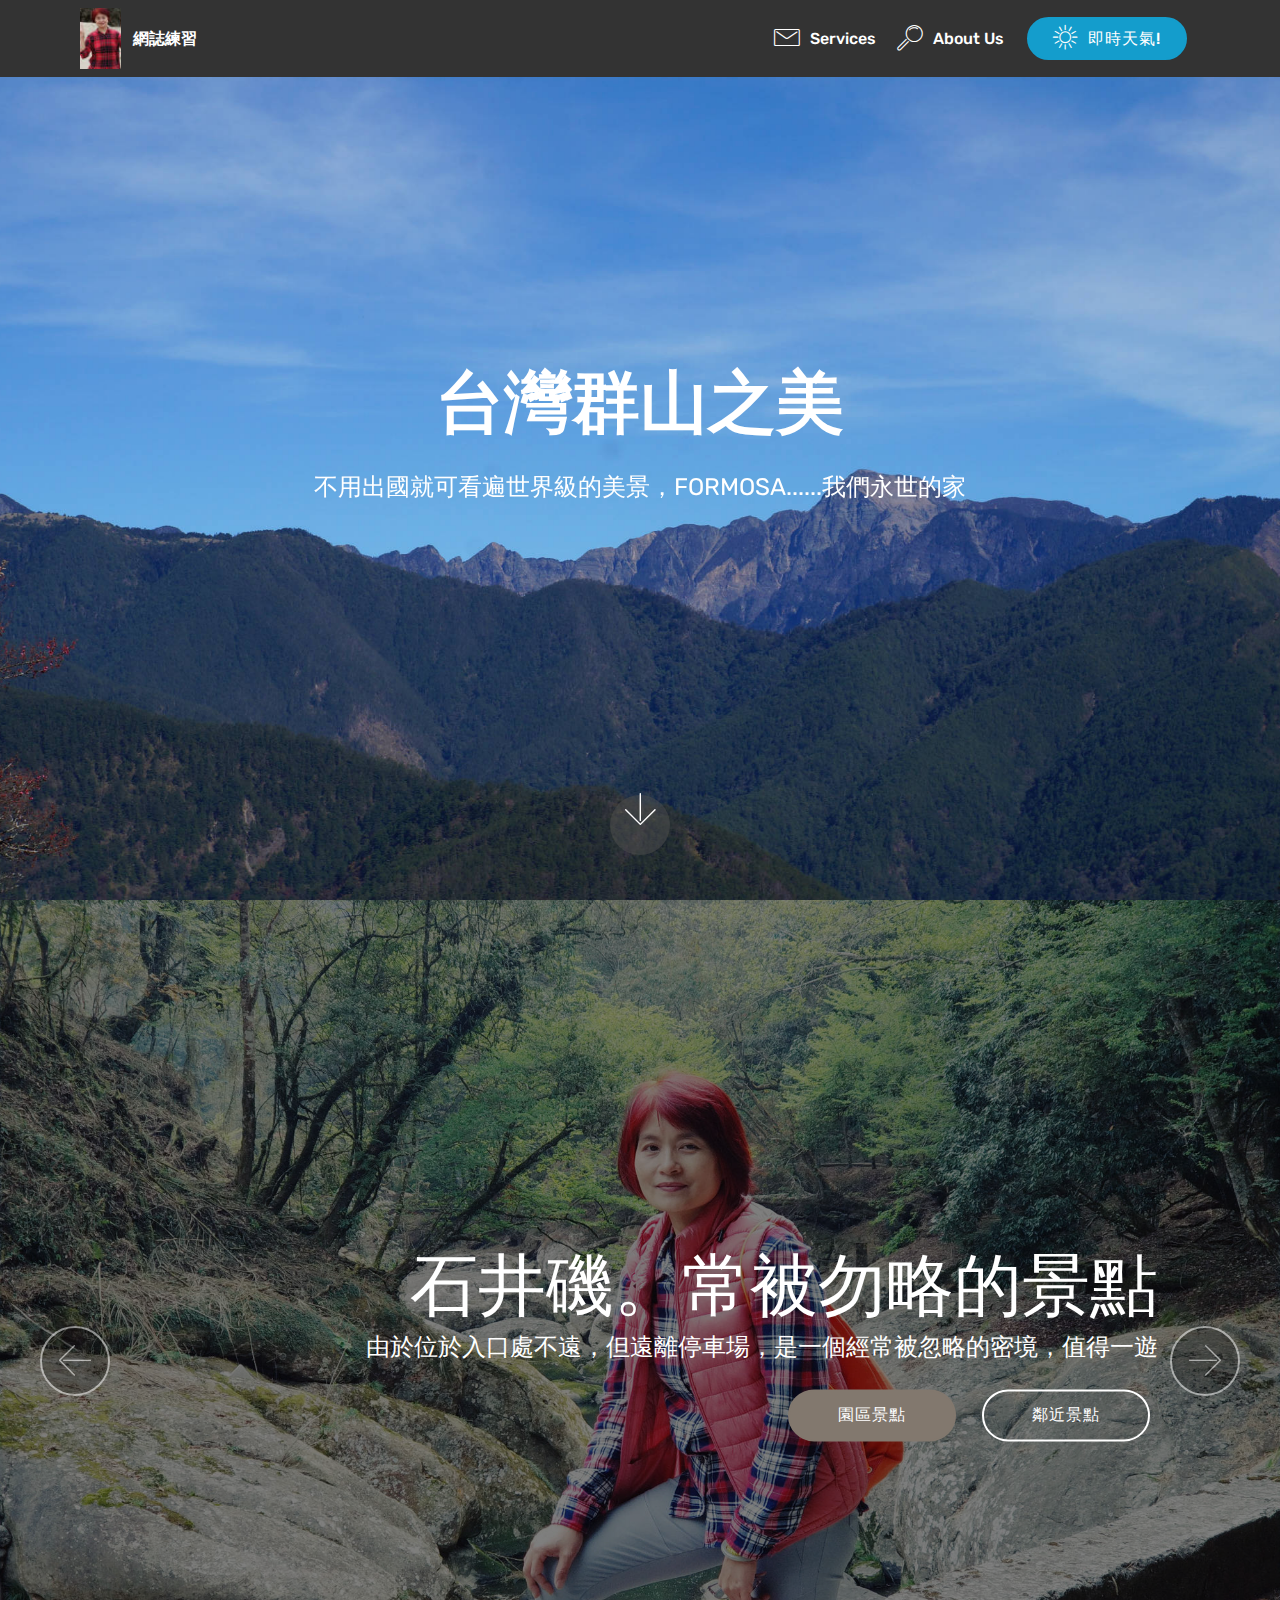
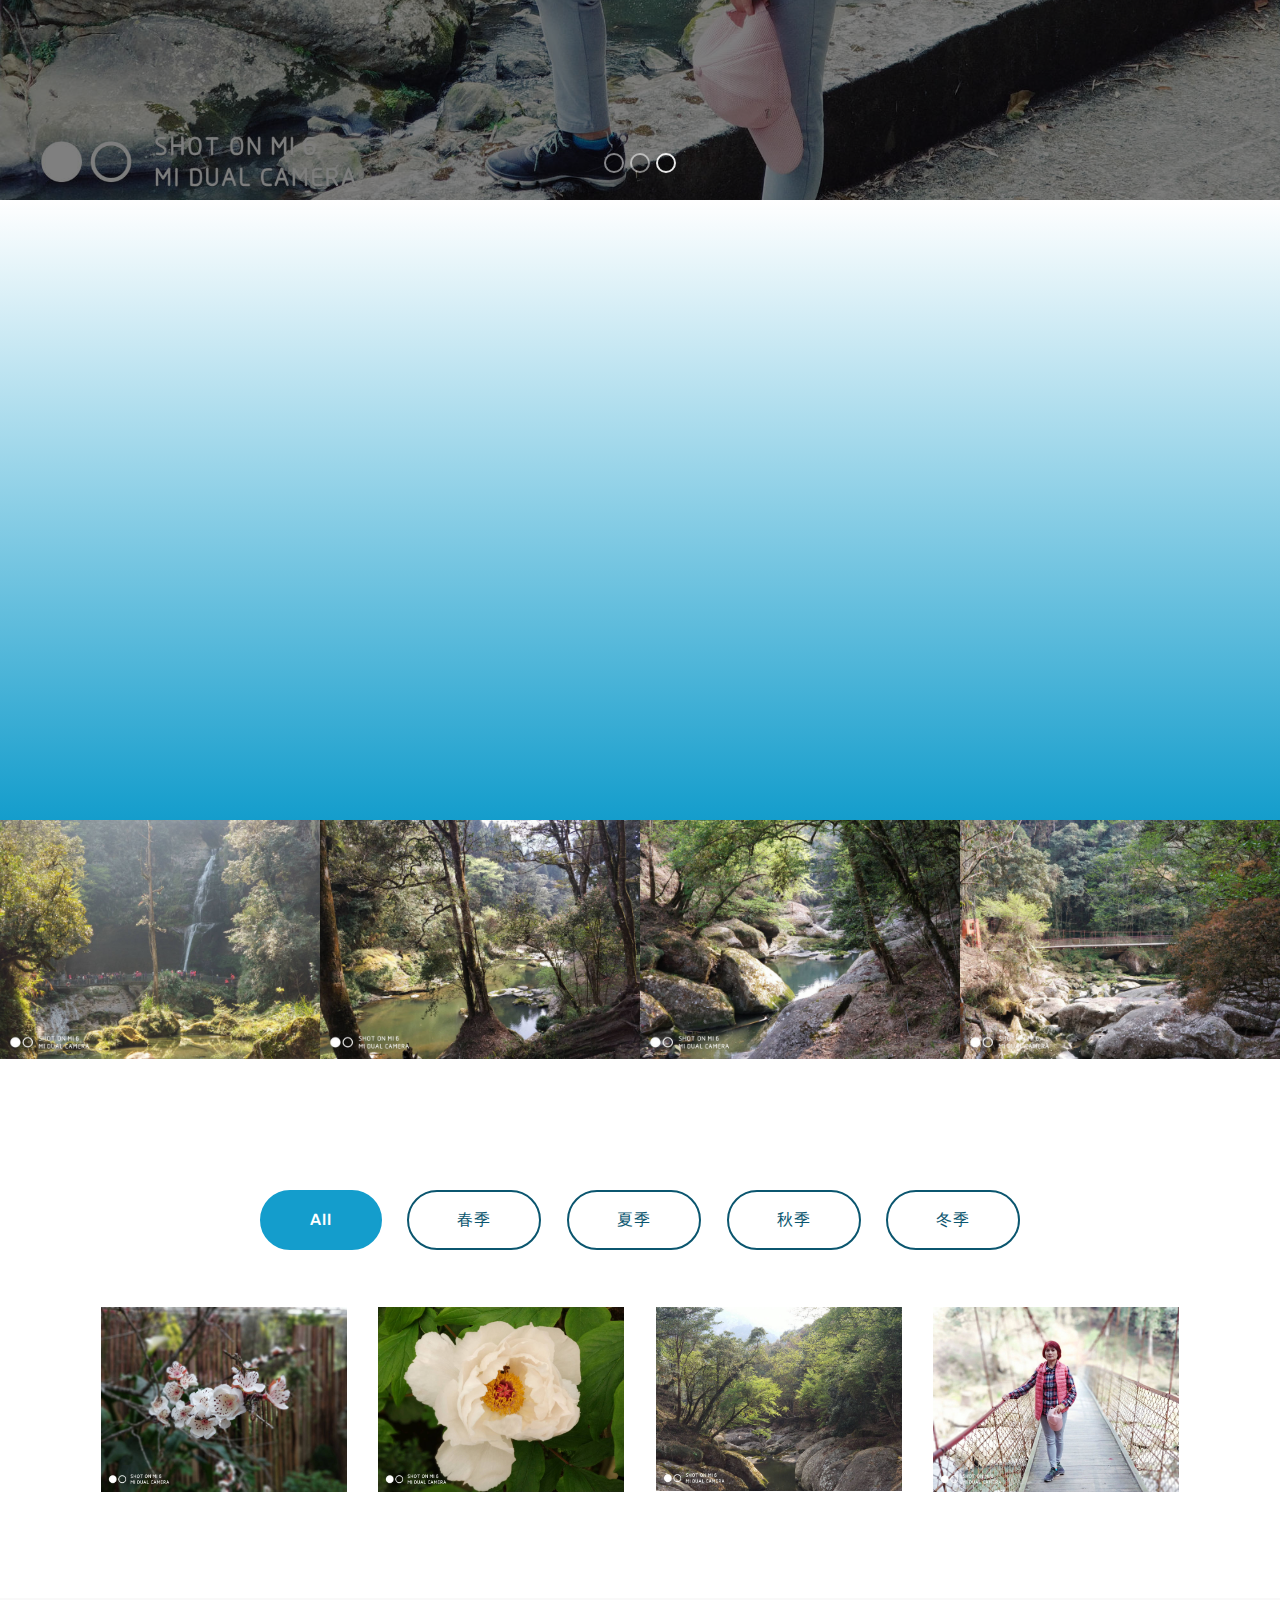
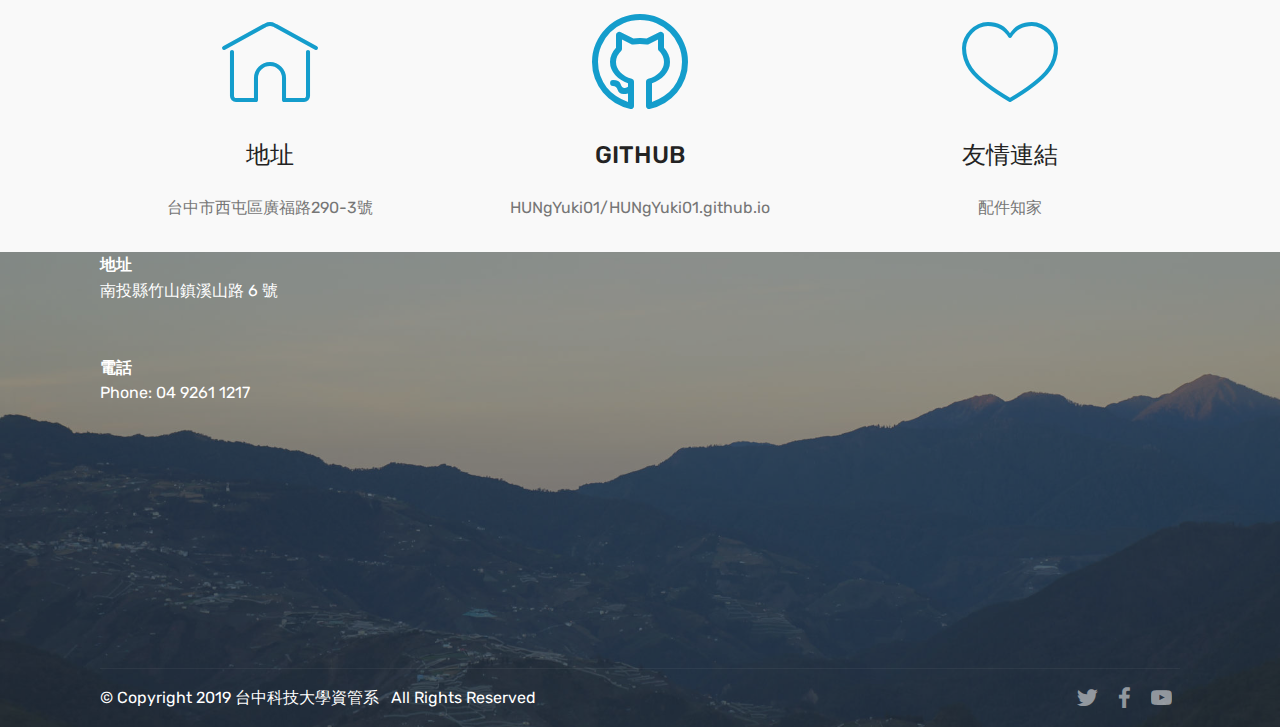
==== commit 3735904f: "create github pages" ====
--- a/page1.html
+++ b/page1.html
@@ -16,6 +16,7 @@
   <link rel="stylesheet" href="assets/bootstrap/css/bootstrap-grid.min.css">
   <link rel="stylesheet" href="assets/bootstrap/css/bootstrap-reboot.min.css">
   <link rel="stylesheet" href="assets/dropdown/css/style.css">
+  <link rel="stylesheet" href="assets/socicon/css/styles.css">
   <link rel="stylesheet" href="assets/theme/css/style.css">
   <link rel="stylesheet" href="assets/gallery/style.css">
   <link rel="stylesheet" href="assets/mobirise/css/mbr-additional.css" type="text/css">
@@ -50,8 +51,8 @@
         </div>
         <div class="collapse navbar-collapse" id="navbarSupportedContent">
             <ul class="navbar-nav nav-dropdown" data-app-modern-menu="true"><li class="nav-item">
-                    <a class="nav-link link text-white display-4" href="mailto:silverfox4win@gmail.com">
-                        <span class="mbri-home mbr-iconfont mbr-iconfont-btn"></span>
+                    <a class="nav-link link text-white display-4" href="page1.html#footer2-m"><span class="mbri-letter mbr-iconfont mbr-iconfont-btn"></span>
+                        
                         Services
                     </a>
                 </li>
@@ -69,77 +70,7 @@
     </nav>
 </section>
 
-<section class="engine"><a href="https://mobirise.info/d">website maker</a></section><section class="carousel slide cid-re0plLe411" data-interval="false" id="slider1-9">
-
-    
-
-    <div class="full-screen"><div class="mbr-slider slide carousel" data-pause="true" data-keyboard="false" data-ride="carousel" data-interval="2000"><ol class="carousel-indicators"><li data-app-prevent-settings="" data-target="#slider1-9" data-slide-to="0"></li><li data-app-prevent-settings="" data-target="#slider1-9" data-slide-to="1"></li><li data-app-prevent-settings="" data-target="#slider1-9" class=" active" data-slide-to="2"></li></ol><div class="carousel-inner" role="listbox"><div class="carousel-item slider-fullscreen-image" data-bg-video-slide="false" style="background-image: url(assets/images/img-20180325-095547-hdr-2000x1496.jpg);"><div class="container container-slide"><div class="image_wrapper"><div class="mbr-overlay"></div><img src="assets/images/img-20180325-095547-hdr-2000x1496.jpg"><div class="carousel-caption justify-content-center"><div class="col-10 align-center"><h2 class="mbr-fonts-style display-1">杉林溪</h2><p class="lead mbr-text mbr-fonts-style display-5">這里一年四季都有不同的風情，如果您沒有在不同的季節來過，是的；您錯過了某一季的缺撼......</p><div class="mbr-section-btn" buttons="0"><a class="btn btn-success display-4" href="http://www.goto307.com.tw/" target="_blank">杉林溪官網</a> <a class="btn  btn-white-outline display-4" href="https://www.travelking.com.tw/tourguide/scenery78.html" target="_blank">部落客推薦</a></div></div></div></div></div></div><div class="carousel-item slider-fullscreen-image" data-bg-video-slide="false" style="background-image: url(assets/images/img-20180325-105537-2000x1500.jpg);"><div class="container container-slide"><div class="image_wrapper"><div class="mbr-overlay" style="opacity: 0.1; background-color: rgb(7, 59, 76);"></div><img src="assets/images/img-20180325-105537-2000x1500.jpg"><div class="carousel-caption justify-content-center"><div class="col-10 align-left"><h2 class="mbr-fonts-style display-1">三五好友同樂</h2><p class="lead mbr-text mbr-fonts-style display-5">只要輕裝就能完成一段簡單而沒有商業氣息的旅行，只談風月不談世俗...</p></div></div></div></div></div><div class="carousel-item slider-fullscreen-image active" data-bg-video-slide="false" style="background-image: url(assets/images/img-20180325-150417-2000x1496.jpg);"><div class="container container-slide"><div class="image_wrapper"><div class="mbr-overlay"></div><img src="assets/images/img-20180325-150417-2000x1496.jpg"><div class="carousel-caption justify-content-center"><div class="col-10 align-right"><h2 class="mbr-fonts-style display-1">石井磯。常被勿略的景點</h2><p class="lead mbr-text mbr-fonts-style display-5">由於位於入口處不遠，但遠離停車場，是一個經常被忽略的密境，值得一遊</p><div class="mbr-section-btn" buttons="0"><a class="btn btn-info display-4" href="http://www.goto307.com.tw/spot/index.php?index_m_id=12" target="_blank">園區景點</a> <a class="btn  btn-white-outline display-4" href="http://www.goto307.com.tw/spot/index.php?index_m_id=12" target="_blank">鄰近景點</a></div></div></div></div></div></div></div><a data-app-prevent-settings="" class="carousel-control carousel-control-prev" role="button" data-slide="prev" href="#slider1-9"><span aria-hidden="true" class="mbri-left mbr-iconfont"></span><span class="sr-only">Previous</span></a><a data-app-prevent-settings="" class="carousel-control carousel-control-next" role="button" data-slide="next" href="#slider1-9"><span aria-hidden="true" class="mbri-right mbr-iconfont"></span><span class="sr-only">Next</span></a></div></div>
-
-</section>
-
-<section class="mbr-gallery mbr-slider-carousel cid-re0q0cdqFe" id="gallery2-d">
-
-    
-
-    <div class="container">
-        <div><!-- Filter --><div class="mbr-gallery-filter container gallery-filter-active"><ul buttons="0"><li class="mbr-gallery-filter-all"><a class="btn btn-md btn-primary-outline active display-7" href="">All</a></li></ul></div><!-- Gallery --><div class="mbr-gallery-row"><div class="mbr-gallery-layout-default"><div><div><div class="mbr-gallery-item mbr-gallery-item--p2" data-video-url="false" data-tags="春季"><div href="#lb-gallery2-d" data-slide-to="0" data-toggle="modal"><img src="assets/images/img-20180325-130437-2000x1500-800x600.jpg" alt="" title=""><span class="icon-focus"></span></div></div><div class="mbr-gallery-item mbr-gallery-item--p2" data-video-url="false" data-tags="夏季"><div href="#lb-gallery2-d" data-slide-to="1" data-toggle="modal"><img src="assets/images/img-20180325-131828-2000x1500-800x600.jpg" alt="" title=""><span class="icon-focus"></span></div></div><div class="mbr-gallery-item mbr-gallery-item--p2" data-video-url="false" data-tags="秋季"><div href="#lb-gallery2-d" data-slide-to="2" data-toggle="modal"><img src="assets/images/img-20180325-145100-1-2000x1496-800x598.jpg" alt="" title=""><span class="icon-focus"></span></div></div><div class="mbr-gallery-item mbr-gallery-item--p2" data-video-url="false" data-tags="冬季"><div href="#lb-gallery2-d" data-slide-to="3" data-toggle="modal"><img src="assets/images/img-20180325-145921-2000x1500-800x600.jpg" alt="" title=""><span class="icon-focus"></span></div></div></div></div><div class="clearfix"></div></div></div><!-- Lightbox --><div data-app-prevent-settings="" class="mbr-slider modal fade carousel slide" tabindex="-1" data-keyboard="true" data-interval="false" id="lb-gallery2-d"><div class="modal-dialog"><div class="modal-content"><div class="modal-body"><div class="carousel-inner"><div class="carousel-item"><img src="assets/images/img-20180325-130437-2000x1500.jpg" alt="" title=""></div><div class="carousel-item"><img src="assets/images/img-20180325-131828-2000x1500.jpg" alt="" title=""></div><div class="carousel-item"><img src="assets/images/img-20180325-145100-1-2000x1496.jpg" alt="" title=""></div><div class="carousel-item active"><img src="assets/images/img-20180325-145921-2000x1500.jpg" alt="" title=""></div></div><a class="carousel-control carousel-control-prev" role="button" data-slide="prev" href="#lb-gallery2-d"><span class="mbri-left mbr-iconfont" aria-hidden="true"></span><span class="sr-only">Previous</span></a><a class="carousel-control carousel-control-next" role="button" data-slide="next" href="#lb-gallery2-d"><span class="mbri-right mbr-iconfont" aria-hidden="true"></span><span class="sr-only">Next</span></a><a class="close" href="#" role="button" data-dismiss="modal"><span class="sr-only">Close</span></a></div></div></div></div></div>
-    </div>
-
-</section>
-
-<section class="features1 cid-re0q7sGog1" id="features1-e">
-    
-    
-
-    
-    <div class="container">
-        <div class="media-container-row">
-
-            <div class="card p-3 col-12 col-md-6 col-lg-4">
-                <div class="card-img pb-3">
-                    <a href="https://www.google.com.tw/maps/place/407%E5%8F%B0%E4%B8%AD%E5%B8%82%E8%A5%BF%E5%B1%AF%E5%8C%BA%E5%B9%BF%E7%A6%8F%E8%B7%AF290%E8%99%9F/@24.2004325,120.6416275,17z/data=!3m1!4b1!4m5!3m4!1s0x34691642649797f9:0xd1dea43e92d5a6a8!8m2!3d24.2004276!4d120.6438162?hl=zh-CN" target="_blank"><span class="mbr-iconfont mbri-home"></span></a>
-                </div>
-                <div class="card-box">
-                    <h4 class="card-title py-3 mbr-fonts-style display-5">
-                        地址<br></h4>
-                    <p class="mbr-text mbr-fonts-style display-7">
-                        台中市西屯區廣福路290-3號</p>
-                </div>
-            </div>
-
-            <div class="card p-3 col-12 col-md-6 col-lg-4">
-                <div class="card-img pb-3">
-                    <a href="https://github.com/HUNgYuki01/HUNgYuki01.github.io" target="_blank"><span class="mbr-iconfont mbrib-github"></span></a>
-                </div>
-                <div class="card-box">
-                    <h4 class="card-title py-3 mbr-fonts-style display-5">
-                        GITHUB</h4>
-                    <p class="mbr-text mbr-fonts-style display-7">
-                        HUNgYuki01/HUNgYuki01.github.io
-                    </p>
-                </div>
-            </div>
-
-            <div class="card p-3 col-12 col-md-6 col-lg-4">
-                <div class="card-img pb-3">
-                    <a href="https://tw.mall.yahoo.com/store/%E9%85%8D%E4%BB%B6%E7%9F%A5%E5%AE%B6:osamart4you" target="_blank"><span class="mbr-iconfont mbri-hearth"></span></a>
-                </div>
-                <div class="card-box">
-                    <h4 class="card-title py-3 mbr-fonts-style display-5">
-                        友情連結</h4>
-                    <p class="mbr-text mbr-fonts-style display-7">配件知家</p>
-                </div>
-            </div>
-
-            
-
-        </div>
-
-    </div>
-
-</section>
-
-<section class="cid-re0U2Gyl4y mbr-fullscreen mbr-parallax-background" id="header2-j">
+<section class="engine"><a href="https://mobirise.info/k">develop own website</a></section><section class="cid-re0U2Gyl4y mbr-fullscreen mbr-parallax-background" id="header2-j">
 
     
 
@@ -153,8 +84,7 @@
                 
                 <p class="mbr-text pb-3 mbr-fonts-style display-5">
                     不用出國就可看遍世界級的美景，FORMOSA......我們永世的家</p>
-                <div class="mbr-section-btn"><a class="btn btn-md btn-secondary display-4" href="https://mobirise.com">LEARN MORE</a>
-                    <a class="btn btn-md btn-white-outline display-4" href="https://mobirise.com">LIVE DEMO</a></div>
+                
             </div>
         </div>
     </div>
@@ -165,20 +95,170 @@
     </div>
 </section>
 
+<section class="carousel slide cid-re0plLe411" data-interval="false" id="slider1-9">
+
+    
+
+    <div class="full-screen"><div class="mbr-slider slide carousel" data-pause="true" data-keyboard="false" data-ride="carousel" data-interval="2000"><ol class="carousel-indicators"><li data-app-prevent-settings="" data-target="#slider1-9" data-slide-to="0"></li><li data-app-prevent-settings="" data-target="#slider1-9" data-slide-to="1"></li><li data-app-prevent-settings="" data-target="#slider1-9" class=" active" data-slide-to="2"></li></ol><div class="carousel-inner" role="listbox"><div class="carousel-item slider-fullscreen-image" data-bg-video-slide="false" style="background-image: url(assets/images/img-20180325-095547-hdr-2000x1496.jpg);"><div class="container container-slide"><div class="image_wrapper"><div class="mbr-overlay"></div><img src="assets/images/img-20180325-095547-hdr-2000x1496.jpg"><div class="carousel-caption justify-content-center"><div class="col-10 align-center"><h2 class="mbr-fonts-style display-1">杉林溪</h2><p class="lead mbr-text mbr-fonts-style display-5">這里一年四季都有不同的風情，如果您沒有在不同的季節來過，是的；您錯過了某一季的缺撼......</p><div class="mbr-section-btn" buttons="0"><a class="btn btn-success display-4" href="http://www.goto307.com.tw/" target="_blank">杉林溪官網</a> <a class="btn  btn-white-outline display-4" href="https://www.travelking.com.tw/tourguide/scenery78.html" target="_blank">部落客推薦</a></div></div></div></div></div></div><div class="carousel-item slider-fullscreen-image" data-bg-video-slide="false" style="background-image: url(assets/images/img-20180325-105537-2000x1500.jpg);"><div class="container container-slide"><div class="image_wrapper"><div class="mbr-overlay" style="opacity: 0.1; background-color: rgb(7, 59, 76);"></div><img src="assets/images/img-20180325-105537-2000x1500.jpg"><div class="carousel-caption justify-content-center"><div class="col-10 align-left"><h2 class="mbr-fonts-style display-1">三五好友同樂</h2><p class="lead mbr-text mbr-fonts-style display-5">只要輕裝就能完成一段簡單而沒有商業氣息的旅行，只談風月不談世俗...</p></div></div></div></div></div><div class="carousel-item slider-fullscreen-image active" data-bg-video-slide="false" style="background-image: url(assets/images/img-20180325-150417-2000x1496.jpg);"><div class="container container-slide"><div class="image_wrapper"><div class="mbr-overlay"></div><img src="assets/images/img-20180325-150417-2000x1496.jpg"><div class="carousel-caption justify-content-center"><div class="col-10 align-right"><h2 class="mbr-fonts-style display-1">石井磯。常被勿略的景點</h2><p class="lead mbr-text mbr-fonts-style display-5">由於位於入口處不遠，但遠離停車場，是一個經常被忽略的密境，值得一遊</p><div class="mbr-section-btn" buttons="0"><a class="btn btn-info display-4" href="http://www.goto307.com.tw/spot/index.php?index_m_id=12" target="_blank">園區景點</a> <a class="btn  btn-white-outline display-4" href="http://www.goto307.com.tw/spot/index.php?index_m_id=12" target="_blank">鄰近景點</a></div></div></div></div></div></div></div><a data-app-prevent-settings="" class="carousel-control carousel-control-prev" role="button" data-slide="prev" href="#slider1-9"><span aria-hidden="true" class="mbri-left mbr-iconfont"></span><span class="sr-only">Previous</span></a><a data-app-prevent-settings="" class="carousel-control carousel-control-next" role="button" data-slide="next" href="#slider1-9"><span aria-hidden="true" class="mbri-right mbr-iconfont"></span><span class="sr-only">Next</span></a></div></div>
+
+</section>
+
+<section class="cid-re6qBGBvCK" id="video3-o">
+
+    
+    
+    <figure class="mbr-figure align-center container">
+        <div class="video-block" style="width: 80%;">
+            <div><iframe class="mbr-embedded-video" src="https://www.youtube.com/embed/4rFB6Wadq0U?rel=0&amp;amp;showinfo=0&amp;autoplay=1&amp;loop=1&amp;playlist=4rFB6Wadq0U" width="1280" height="720" frameborder="0" allowfullscreen></iframe></div>
+        </div>
+    </figure>
+</section>
+
+<section class="mbr-gallery mbr-slider-carousel cid-re6qAzYJq2" id="gallery3-n">
+
+    
+
+    <div>
+        <div><!-- Filter --><!-- Gallery --><div class="mbr-gallery-row"><div class="mbr-gallery-layout-default"><div><div><div class="mbr-gallery-item mbr-gallery-item--p0" data-video-url="false" data-tags="酷毙"><div href="#lb-gallery3-n" data-slide-to="0" data-toggle="modal"><img src="assets/images/img-20180325-095547-hdr-2000x1496-800x598.jpg" alt="" title=""><span class="icon-focus"></span></div></div><div class="mbr-gallery-item mbr-gallery-item--p0" data-video-url="false" data-tags="响应式"><div href="#lb-gallery3-n" data-slide-to="1" data-toggle="modal"><img src="assets/images/img-20180325-145559-1-2000x1496-800x598.jpg" alt="" title=""><span class="icon-focus"></span></div></div><div class="mbr-gallery-item mbr-gallery-item--p0" data-video-url="false" data-tags="创意"><div href="#lb-gallery3-n" data-slide-to="2" data-toggle="modal"><img src="assets/images/img-20180325-145219-2000x1496-800x598.jpg" alt="" title=""><span class="icon-focus"></span></div></div><div class="mbr-gallery-item mbr-gallery-item--p0" data-video-url="false" data-tags="酷毙"><div href="#lb-gallery3-n" data-slide-to="3" data-toggle="modal"><img src="assets/images/img-20180325-145344-1-2000x1496-800x598.jpg" alt="" title=""><span class="icon-focus"></span></div></div></div></div><div class="clearfix"></div></div></div><!-- Lightbox --><div data-app-prevent-settings="" class="mbr-slider modal fade carousel slide" tabindex="-1" data-keyboard="true" data-interval="false" id="lb-gallery3-n"><div class="modal-dialog"><div class="modal-content"><div class="modal-body"><div class="carousel-inner"><div class="carousel-item"><img src="assets/images/img-20180325-095547-hdr-2000x1496.jpg" alt="" title=""></div><div class="carousel-item"><img src="assets/images/img-20180325-145559-1-2000x1496.jpg" alt="" title=""></div><div class="carousel-item active"><img src="assets/images/img-20180325-145219-2000x1496.jpg" alt="" title=""></div><div class="carousel-item"><img src="assets/images/img-20180325-145344-1-2000x1496.jpg" alt="" title=""></div></div><a class="carousel-control carousel-control-prev" role="button" data-slide="prev" href="#lb-gallery3-n"><span class="mbri-left mbr-iconfont" aria-hidden="true"></span><span class="sr-only">Previous</span></a><a class="carousel-control carousel-control-next" role="button" data-slide="next" href="#lb-gallery3-n"><span class="mbri-right mbr-iconfont" aria-hidden="true"></span><span class="sr-only">Next</span></a><a class="close" href="#" role="button" data-dismiss="modal"><span class="sr-only">Close</span></a></div></div></div></div></div>
+    </div>
+
+</section>
+
+<section class="mbr-gallery mbr-slider-carousel cid-re0q0cdqFe" id="gallery2-d">
+
+    
+
+    <div class="container">
+        <div><!-- Filter --><div class="mbr-gallery-filter container gallery-filter-active"><ul buttons="0"><li class="mbr-gallery-filter-all"><a class="btn btn-md btn-primary-outline active display-7" href="">All</a></li></ul></div><!-- Gallery --><div class="mbr-gallery-row"><div class="mbr-gallery-layout-default"><div><div><div class="mbr-gallery-item mbr-gallery-item--p2" data-video-url="false" data-tags="春季"><div href="#lb-gallery2-d" data-slide-to="0" data-toggle="modal"><img src="assets/images/img-20180325-130437-2000x1500-800x600.jpg" alt="" title=""><span class="icon-focus"></span></div></div><div class="mbr-gallery-item mbr-gallery-item--p2" data-video-url="false" data-tags="夏季"><div href="#lb-gallery2-d" data-slide-to="1" data-toggle="modal"><img src="assets/images/img-20180325-131828-2000x1500-800x600.jpg" alt="" title=""><span class="icon-focus"></span></div></div><div class="mbr-gallery-item mbr-gallery-item--p2" data-video-url="false" data-tags="秋季"><div href="#lb-gallery2-d" data-slide-to="2" data-toggle="modal"><img src="assets/images/img-20180325-145100-1-2000x1496-800x598.jpg" alt="" title=""><span class="icon-focus"></span></div></div><div class="mbr-gallery-item mbr-gallery-item--p2" data-video-url="false" data-tags="冬季"><div href="#lb-gallery2-d" data-slide-to="3" data-toggle="modal"><img src="assets/images/img-20180325-145921-2000x1500-800x600.jpg" alt="" title=""><span class="icon-focus"></span></div></div></div></div><div class="clearfix"></div></div></div><!-- Lightbox --><div data-app-prevent-settings="" class="mbr-slider modal fade carousel slide" tabindex="-1" data-keyboard="true" data-interval="false" id="lb-gallery2-d"><div class="modal-dialog"><div class="modal-content"><div class="modal-body"><div class="carousel-inner"><div class="carousel-item"><img src="assets/images/img-20180325-130437-2000x1500.jpg" alt="" title=""></div><div class="carousel-item"><img src="assets/images/img-20180325-131828-2000x1500.jpg" alt="" title=""></div><div class="carousel-item"><img src="assets/images/img-20180325-145100-1-2000x1496.jpg" alt="" title=""></div><div class="carousel-item active"><img src="assets/images/img-20180325-145921-2000x1500.jpg" alt="" title=""></div></div><a class="carousel-control carousel-control-prev" role="button" data-slide="prev" href="#lb-gallery2-d"><span class="mbri-left mbr-iconfont" aria-hidden="true"></span><span class="sr-only">Previous</span></a><a class="carousel-control carousel-control-next" role="button" data-slide="next" href="#lb-gallery2-d"><span class="mbri-right mbr-iconfont" aria-hidden="true"></span><span class="sr-only">Next</span></a><a class="close" href="#" role="button" data-dismiss="modal"><span class="sr-only">Close</span></a></div></div></div></div></div>
+    </div>
+
+</section>
+
+<section class="features1 cid-re0q7sGog1" id="features1-e">
+    
+    
+
+    
+    <div class="container">
+        <div class="media-container-row">
+
+            <div class="card p-3 col-12 col-md-6 col-lg-4">
+                <div class="card-img pb-3">
+                    <a href="https://www.google.com.tw/maps/place/407%E5%8F%B0%E4%B8%AD%E5%B8%82%E8%A5%BF%E5%B1%AF%E5%8C%BA%E5%B9%BF%E7%A6%8F%E8%B7%AF290%E8%99%9F/@24.2004325,120.6416275,17z/data=!3m1!4b1!4m5!3m4!1s0x34691642649797f9:0xd1dea43e92d5a6a8!8m2!3d24.2004276!4d120.6438162?hl=zh-CN" target="_blank"><span class="mbr-iconfont mbri-home"></span></a>
+                </div>
+                <div class="card-box">
+                    <h4 class="card-title py-3 mbr-fonts-style display-5">
+                        地址<br></h4>
+                    <p class="mbr-text mbr-fonts-style display-7">
+                        台中市西屯區廣福路290-3號</p>
+                </div>
+            </div>
+
+            <div class="card p-3 col-12 col-md-6 col-lg-4">
+                <div class="card-img pb-3">
+                    <a href="https://github.com/HUNgYuki01/HUNgYuki01.github.io" target="_blank"><span class="mbr-iconfont mbrib-github"></span></a>
+                </div>
+                <div class="card-box">
+                    <h4 class="card-title py-3 mbr-fonts-style display-5">
+                        GITHUB</h4>
+                    <p class="mbr-text mbr-fonts-style display-7">
+                        HUNgYuki01/HUNgYuki01.github.io
+                    </p>
+                </div>
+            </div>
+
+            <div class="card p-3 col-12 col-md-6 col-lg-4">
+                <div class="card-img pb-3">
+                    <a href="https://tw.mall.yahoo.com/store/%E9%85%8D%E4%BB%B6%E7%9F%A5%E5%AE%B6:osamart4you" target="_blank"><span class="mbr-iconfont mbri-hearth"></span></a>
+                </div>
+                <div class="card-box">
+                    <h4 class="card-title py-3 mbr-fonts-style display-5">
+                        友情連結</h4>
+                    <p class="mbr-text mbr-fonts-style display-7">配件知家</p>
+                </div>
+            </div>
+
+            
+
+        </div>
+
+    </div>
+
+</section>
+
+<section class="cid-re6mgKohfj" id="footer2-m">
+
+    
+
+    <div class="mbr-overlay" style="opacity: 0.5; background-color: rgb(60, 60, 60);"></div>
+
+    <div class="container">
+        <div class="media-container-row content mbr-white">
+            <div class="col-12 col-md-3 mbr-fonts-style display-7">
+                <p class="mbr-text"><strong>地址</strong><br>南投縣竹山鎮溪山路 6 號<br>
+                    <br>
+                    <br><strong>電話</strong><br>Phone: 04 9261 1217                    <br><br></p>
+            </div>
+            <div class="col-12 col-md-3 mbr-fonts-style display-7">
+                <p class="mbr-text"></p>
+            </div>
+            <div class="col-12 col-md-6">
+                <div class="google-map"><iframe frameborder="0" style="border:0" src="https://www.google.com/maps/embed/v1/place?key=AIzaSyCy9r70T3NYf3PhvVflTo0_zdif2_IoIYs&amp;q=place_id:ChIJaVMVJsHQbjQR77h647d6zCY" allowfullscreen=""></iframe></div>
+            </div>
+        </div>
+        <div class="footer-lower">
+            <div class="media-container-row">
+                <div class="col-sm-12">
+                    <hr>
+                </div>
+            </div>
+            <div class="media-container-row mbr-white">
+                <div class="col-sm-6 copyright">
+                    <p class="mbr-text mbr-fonts-style display-7">
+                        © Copyright 2019 台中科技大學資管系 &nbsp; All Rights Reserved
+                    </p>
+                </div>
+                <div class="col-md-6">
+                    <div class="social-list align-right">
+                        <div class="soc-item">
+                            <a href="https://twitter.com/hashtag/%E6%9D%89%E6%9E%97%E6%BA%AA" target="_blank">
+                                <span class="mbr-iconfont mbr-iconfont-social socicon-twitter socicon"></span>
+                            </a>
+                        </div>
+                        <div class="soc-item">
+                            <a href="https://www.facebook.com/goto307/" target="_blank">
+                                <span class="mbr-iconfont mbr-iconfont-social socicon-facebook socicon"></span>
+                            </a>
+                        </div>
+                        <div class="soc-item">
+                            <a href="https://www.youtube.com/watch?v=vSCsm_anxBU" target="_blank">
+                                <span class="mbr-iconfont mbr-iconfont-social socicon-youtube socicon"></span>
+                            </a>
+                        </div>
+                        
+                        
+                        
+                    </div>
+                </div>
+            </div>
+        </div>
+    </div>
+</section>
+
 
   <script src="assets/web/assets/jquery/jquery.min.js"></script>
+  <script src="assets/popper/popper.min.js"></script>
   <script src="assets/tether/tether.min.js"></script>
-  <script src="assets/popper/popper.min.js"></script>
   <script src="assets/bootstrap/js/bootstrap.min.js"></script>
+  <script src="assets/parallax/jarallax.min.js"></script>
   <script src="assets/dropdown/js/script.min.js"></script>
   <script src="assets/touchswipe/jquery.touch-swipe.min.js"></script>
-  <script src="assets/ytplayer/jquery.mb.ytplayer.min.js"></script>
   <script src="assets/vimeoplayer/jquery.mb.vimeo_player.js"></script>
   <script src="assets/smoothscroll/smooth-scroll.js"></script>
   <script src="assets/bootstrapcarouselswipe/bootstrap-carousel-swipe.js"></script>
   <script src="assets/masonry/masonry.pkgd.min.js"></script>
   <script src="assets/imagesloaded/imagesloaded.pkgd.min.js"></script>
-  <script src="assets/parallax/jarallax.min.js"></script>
+  <script src="assets/ytplayer/jquery.mb.ytplayer.min.js"></script>
   <script src="assets/theme/js/script.js"></script>
   <script src="assets/gallery/player.min.js"></script>
   <script src="assets/gallery/script.js"></script>
--- a/assets/socicon/css/styles.css
+++ b/assets/socicon/css/styles.css
@@ -0,0 +1,544 @@
+@charset "UTF-8";
+
+@font-face {
+  font-family: "socicon";
+  src:url("../fonts/socicon.eot");
+  src:url("../fonts/socicon.eot?#iefix") format("embedded-opentype"),
+    url("../fonts/socicon.woff") format("woff"),
+    url("../fonts/socicon.ttf") format("truetype"),
+    url("../fonts/socicon.svg#socicon") format("svg");
+  font-weight: normal;
+  font-style: normal;
+
+}
+
+[data-icon]:before {
+  font-family: "socicon" !important;
+  content: attr(data-icon);
+  font-style: normal !important;
+  font-weight: normal !important;
+  font-variant: normal !important;
+  text-transform: none !important;
+  speak: none;
+  line-height: 1;
+  -webkit-font-smoothing: antialiased;
+  -moz-osx-font-smoothing: grayscale;
+}
+
+[class^="socicon-"]:before,
+[class*=" socicon-"]:before {
+  font-family: "socicon" !important;
+  font-style: normal !important;
+  font-weight: normal !important;
+  font-variant: normal !important;
+  text-transform: none !important;
+  speak: none;
+  line-height: 1;
+  -webkit-font-smoothing: antialiased;
+  -moz-osx-font-smoothing: grayscale;
+}
+
+.socicon-modelmayhem:before {
+  content: "\e000";
+}
+.socicon-mixcloud:before {
+  content: "\e001";
+}
+.socicon-drupal:before {
+  content: "\e002";
+}
+.socicon-swarm:before {
+  content: "\e003";
+}
+.socicon-istock:before {
+  content: "\e004";
+}
+.socicon-yammer:before {
+  content: "\e005";
+}
+.socicon-ello:before {
+  content: "\e006";
+}
+.socicon-stackoverflow:before {
+  content: "\e007";
+}
+.socicon-persona:before {
+  content: "\e008";
+}
+.socicon-triplej:before {
+  content: "\e009";
+}
+.socicon-houzz:before {
+  content: "\e00a";
+}
+.socicon-rss:before {
+  content: "\e00b";
+}
+.socicon-paypal:before {
+  content: "\e00c";
+}
+.socicon-odnoklassniki:before {
+  content: "\e00d";
+}
+.socicon-airbnb:before {
+  content: "\e00e";
+}
+.socicon-periscope:before {
+  content: "\e00f";
+}
+.socicon-outlook:before {
+  content: "\e010";
+}
+.socicon-coderwall:before {
+  content: "\e011";
+}
+.socicon-tripadvisor:before {
+  content: "\e012";
+}
+.socicon-appnet:before {
+  content: "\e013";
+}
+.socicon-goodreads:before {
+  content: "\e014";
+}
+.socicon-tripit:before {
+  content: "\e015";
+}
+.socicon-lanyrd:before {
+  content: "\e016";
+}
+.socicon-slideshare:before {
+  content: "\e017";
+}
+.socicon-buffer:before {
+  content: "\e018";
+}
+.socicon-disqus:before {
+  content: "\e019";
+}
+.socicon-vkontakte:before {
+  content: "\e01a";
+}
+.socicon-whatsapp:before {
+  content: "\e01b";
+}
+.socicon-patreon:before {
+  content: "\e01c";
+}
+.socicon-storehouse:before {
+  content: "\e01d";
+}
+.socicon-pocket:before {
+  content: "\e01e";
+}
+.socicon-mail:before {
+  content: "\e01f";
+}
+.socicon-blogger:before {
+  content: "\e020";
+}
+.socicon-technorati:before {
+  content: "\e021";
+}
+.socicon-reddit:before {
+  content: "\e022";
+}
+.socicon-dribbble:before {
+  content: "\e023";
+}
+.socicon-stumbleupon:before {
+  content: "\e024";
+}
+.socicon-digg:before {
+  content: "\e025";
+}
+.socicon-envato:before {
+  content: "\e026";
+}
+.socicon-behance:before {
+  content: "\e027";
+}
+.socicon-delicious:before {
+  content: "\e028";
+}
+.socicon-deviantart:before {
+  content: "\e029";
+}
+.socicon-forrst:before {
+  content: "\e02a";
+}
+.socicon-play:before {
+  content: "\e02b";
+}
+.socicon-zerply:before {
+  content: "\e02c";
+}
+.socicon-wikipedia:before {
+  content: "\e02d";
+}
+.socicon-apple:before {
+  content: "\e02e";
+}
+.socicon-flattr:before {
+  content: "\e02f";
+}
+.socicon-github:before {
+  content: "\e030";
+}
+.socicon-renren:before {
+  content: "\e031";
+}
+.socicon-friendfeed:before {
+  content: "\e032";
+}
+.socicon-newsvine:before {
+  content: "\e033";
+}
+.socicon-identica:before {
+  content: "\e034";
+}
+.socicon-bebo:before {
+  content: "\e035";
+}
+.socicon-zynga:before {
+  content: "\e036";
+}
+.socicon-steam:before {
+  content: "\e037";
+}
+.socicon-xbox:before {
+  content: "\e038";
+}
+.socicon-windows:before {
+  content: "\e039";
+}
+.socicon-qq:before {
+  content: "\e03a";
+}
+.socicon-douban:before {
+  content: "\e03b";
+}
+.socicon-meetup:before {
+  content: "\e03c";
+}
+.socicon-playstation:before {
+  content: "\e03d";
+}
+.socicon-android:before {
+  content: "\e03e";
+}
+.socicon-snapchat:before {
+  content: "\e03f";
+}
+.socicon-twitter:before {
+  content: "\e040";
+}
+.socicon-facebook:before {
+  content: "\e041";
+}
+.socicon-googleplus:before {
+  content: "\e042";
+}
+.socicon-pinterest:before {
+  content: "\e043";
+}
+.socicon-foursquare:before {
+  content: "\e044";
+}
+.socicon-yahoo:before {
+  content: "\e045";
+}
+.socicon-skype:before {
+  content: "\e046";
+}
+.socicon-yelp:before {
+  content: "\e047";
+}
+.socicon-feedburner:before {
+  content: "\e048";
+}
+.socicon-linkedin:before {
+  content: "\e049";
+}
+.socicon-viadeo:before {
+  content: "\e04a";
+}
+.socicon-xing:before {
+  content: "\e04b";
+}
+.socicon-myspace:before {
+  content: "\e04c";
+}
+.socicon-soundcloud:before {
+  content: "\e04d";
+}
+.socicon-spotify:before {
+  content: "\e04e";
+}
+.socicon-grooveshark:before {
+  content: "\e04f";
+}
+.socicon-lastfm:before {
+  content: "\e050";
+}
+.socicon-youtube:before {
+  content: "\e051";
+}
+.socicon-vimeo:before {
+  content: "\e052";
+}
+.socicon-dailymotion:before {
+  content: "\e053";
+}
+.socicon-vine:before {
+  content: "\e054";
+}
+.socicon-flickr:before {
+  content: "\e055";
+}
+.socicon-500px:before {
+  content: "\e056";
+}
+.socicon-wordpress:before {
+  content: "\e058";
+}
+.socicon-tumblr:before {
+  content: "\e059";
+}
+.socicon-twitch:before {
+  content: "\e05a";
+}
+.socicon-8tracks:before {
+  content: "\e05b";
+}
+.socicon-amazon:before {
+  content: "\e05c";
+}
+.socicon-icq:before {
+  content: "\e05d";
+}
+.socicon-smugmug:before {
+  content: "\e05e";
+}
+.socicon-ravelry:before {
+  content: "\e05f";
+}
+.socicon-weibo:before {
+  content: "\e060";
+}
+.socicon-baidu:before {
+  content: "\e061";
+}
+.socicon-angellist:before {
+  content: "\e062";
+}
+.socicon-ebay:before {
+  content: "\e063";
+}
+.socicon-imdb:before {
+  content: "\e064";
+}
+.socicon-stayfriends:before {
+  content: "\e065";
+}
+.socicon-residentadvisor:before {
+  content: "\e066";
+}
+.socicon-google:before {
+  content: "\e067";
+}
+.socicon-yandex:before {
+  content: "\e068";
+}
+.socicon-sharethis:before {
+  content: "\e069";
+}
+.socicon-bandcamp:before {
+  content: "\e06a";
+}
+.socicon-itunes:before {
+  content: "\e06b";
+}
+.socicon-deezer:before {
+  content: "\e06c";
+}
+.socicon-telegram:before {
+  content: "\e06e";
+}
+.socicon-openid:before {
+  content: "\e06f";
+}
+.socicon-amplement:before {
+  content: "\e070";
+}
+.socicon-viber:before {
+  content: "\e071";
+}
+.socicon-zomato:before {
+  content: "\e072";
+}
+.socicon-draugiem:before {
+  content: "\e074";
+}
+.socicon-endomodo:before {
+  content: "\e075";
+}
+.socicon-filmweb:before {
+  content: "\e076";
+}
+.socicon-stackexchange:before {
+  content: "\e077";
+}
+.socicon-wykop:before {
+  content: "\e078";
+}
+.socicon-teamspeak:before {
+  content: "\e079";
+}
+.socicon-teamviewer:before {
+  content: "\e07a";
+}
+.socicon-ventrilo:before {
+  content: "\e07b";
+}
+.socicon-younow:before {
+  content: "\e07c";
+}
+.socicon-raidcall:before {
+  content: "\e07d";
+}
+.socicon-mumble:before {
+  content: "\e07e";
+}
+.socicon-medium:before {
+  content: "\e06d";
+}
+.socicon-bebee:before {
+  content: "\e07f";
+}
+.socicon-hitbox:before {
+  content: "\e080";
+}
+.socicon-reverbnation:before {
+  content: "\e081";
+}
+.socicon-formulr:before {
+  content: "\e082";
+}
+.socicon-instagram:before {
+  content: "\e057";
+}
+.socicon-battlenet:before {
+  content: "\e083";
+}
+.socicon-chrome:before {
+  content: "\e084";
+}
+.socicon-discord:before {
+  content: "\e086";
+}
+.socicon-issuu:before {
+  content: "\e087";
+}
+.socicon-macos:before {
+  content: "\e088";
+}
+.socicon-firefox:before {
+  content: "\e089";
+}
+.socicon-opera:before {
+  content: "\e08d";
+}
+.socicon-keybase:before {
+  content: "\e090";
+}
+.socicon-alliance:before {
+  content: "\e091";
+}
+.socicon-livejournal:before {
+  content: "\e092";
+}
+.socicon-googlephotos:before {
+  content: "\e093";
+}
+.socicon-horde:before {
+  content: "\e094";
+}
+.socicon-etsy:before {
+  content: "\e095";
+}
+.socicon-zapier:before {
+  content: "\e096";
+}
+.socicon-google-scholar:before {
+  content: "\e097";
+}
+.socicon-researchgate:before {
+  content: "\e098";
+}
+.socicon-wechat:before {
+  content: "\e099";
+}
+.socicon-strava:before {
+  content: "\e09a";
+}
+.socicon-line:before {
+  content: "\e09b";
+}
+.socicon-lyft:before {
+  content: "\e09c";
+}
+.socicon-uber:before {
+  content: "\e09d";
+}
+.socicon-songkick:before {
+  content: "\e09e";
+}
+.socicon-viewbug:before {
+  content: "\e09f";
+}
+.socicon-googlegroups:before {
+  content: "\e0a0";
+}
+.socicon-quora:before {
+  content: "\e073";
+}
+.socicon-diablo:before {
+  content: "\e085";
+}
+.socicon-blizzard:before {
+  content: "\e0a1";
+}
+.socicon-hearthstone:before {
+  content: "\e08b";
+}
+.socicon-heroes:before {
+  content: "\e08a";
+}
+.socicon-overwatch:before {
+  content: "\e08c";
+}
+.socicon-warcraft:before {
+  content: "\e08e";
+}
+.socicon-starcraft:before {
+  content: "\e08f";
+}
+.socicon-beam:before {
+  content: "\e0a2";
+}
+.socicon-curse:before {
+  content: "\e0a3";
+}
+.socicon-player:before {
+  content: "\e0a4";
+}
+.socicon-streamjar:before {
+  content: "\e0a5";
+}
+.socicon-nintendo:before {
+  content: "\e0a6";
+}
+.socicon-hellocoton:before {
+  content: "\e0a7";
+}
--- a/assets/mobirise/css/mbr-additional.css
+++ b/assets/mobirise/css/mbr-additional.css
@@ -1832,6 +1832,9 @@
     -webkit-justify-content: center;
   }
 }
+.cid-re0U2Gyl4y {
+  background-image: url("../../../assets/images/dsc01844-2000x1329.jpg");
+}
 .cid-qTkzRZLJNu .navbar {
   padding: .5rem 0;
   background: #333333;
@@ -2451,6 +2454,82 @@
 .cid-re0plLe411 .mbr-overlay ~ .container-slide {
   z-index: auto;
 }
+.cid-re6qBGBvCK {
+  background: #149dcc;
+  padding-top: 60px;
+  padding-bottom: 60px;
+  background: linear-gradient(0deg, #149dcc, #ffffff);
+}
+.cid-re6qBGBvCK .video-block {
+  margin: auto;
+}
+@media (max-width: 768px) {
+  .cid-re6qBGBvCK .video-block {
+    width: 100% !important;
+  }
+}
+.cid-re6qAzYJq2 {
+  padding-top: 0px;
+  padding-bottom: 0px;
+  background-color: #ffffff;
+}
+.cid-re6qAzYJq2 .mbr-slider .carousel-control {
+  background: #1b1b1b;
+}
+.cid-re6qAzYJq2 .mbr-slider .carousel-control-prev {
+  left: 0;
+  margin-left: 2.5rem;
+}
+.cid-re6qAzYJq2 .mbr-slider .carousel-control-next {
+  right: 0;
+  margin-right: 2.5rem;
+}
+.cid-re6qAzYJq2 .mbr-slider .modal-body .close {
+  background: #1b1b1b;
+}
+.cid-re6qAzYJq2 .mbr-gallery-item > div::before {
+  content: '';
+  position: absolute;
+  left: 0;
+  top: 0;
+  width: 100%;
+  height: 100%;
+  background: #554346;
+  opacity: 0;
+  -webkit-transition: 0.2s opacity ease-in-out;
+  transition: 0.2s opacity ease-in-out;
+  background: linear-gradient(to left, #554346, #45505b) !important;
+}
+.cid-re6qAzYJq2 .mbr-gallery-item > div:hover .mbr-gallery-title::before {
+  background: transparent !important;
+}
+.cid-re6qAzYJq2 .mbr-gallery-item > div:hover:before {
+  opacity: 0.7 !important;
+}
+.cid-re6qAzYJq2 .mbr-gallery-title {
+  font-size: .9em;
+  position: absolute;
+  display: block;
+  width: 100%;
+  bottom: 0;
+  padding: 1rem;
+  color: #fff;
+  z-index: 2;
+}
+.cid-re6qAzYJq2 .mbr-gallery-title:before {
+  content: " ";
+  width: 100%;
+  height: 100%;
+  top: 0;
+  left: 0;
+  z-index: -1;
+  position: absolute;
+  background: #554346 !important;
+  opacity: 0.7;
+  -webkit-transition: 0.2s background ease-in-out;
+  transition: 0.2s background ease-in-out;
+  background: linear-gradient(to left, #554346, #45505b) !important;
+}
 .cid-re0q0cdqFe {
   padding-top: 90px;
   padding-bottom: 90px;
@@ -2514,8 +2593,8 @@
   background: linear-gradient(to left, #554346, #45505b) !important;
 }
 .cid-re0q7sGog1 {
-  padding-top: 90px;
-  padding-bottom: 90px;
+  padding-top: 0px;
+  padding-bottom: 0px;
   background-color: #f9f9f9;
 }
 .cid-re0q7sGog1 .mbr-text {
@@ -2531,6 +2610,88 @@
   font-size: 96px;
   color: #149dcc;
 }
-.cid-re0U2Gyl4y {
-  background-image: url("../../../assets/images/dsc01844-2000x1329.jpg");
-}
+.cid-re6mgKohfj {
+  padding-top: 0px;
+  padding-bottom: 0px;
+  background-image: url("../../../assets/images/dsc01835-2000x1329.jpg");
+}
+@media (max-width: 767px) {
+  .cid-re6mgKohfj .content {
+    text-align: center;
+  }
+  .cid-re6mgKohfj .content > div:not(:last-child) {
+    margin-bottom: 2rem;
+  }
+}
+.cid-re6mgKohfj .map {
+  height: 18.75rem;
+}
+@media (max-width: 767px) {
+  .cid-re6mgKohfj .footer-lower .copyright {
+    margin-bottom: 1rem;
+    text-align: center;
+  }
+}
+.cid-re6mgKohfj .footer-lower hr {
+  margin: 1rem 0;
+  border-color: #fff;
+  opacity: .05;
+}
+.cid-re6mgKohfj .footer-lower .social-list {
+  padding-left: 0;
+  margin-bottom: 0;
+  list-style: none;
+  display: flex;
+  -webkit-justify-content: flex-end;
+  justify-content: flex-end;
+  -webkit-flex-wrap: wrap;
+  flex-wrap: wrap;
+}
+.cid-re6mgKohfj .footer-lower .social-list .mbr-iconfont-social {
+  font-size: 1.3rem;
+  color: #fff;
+}
+.cid-re6mgKohfj .footer-lower .social-list .soc-item {
+  margin: 0 .5rem;
+}
+.cid-re6mgKohfj .footer-lower .social-list a {
+  margin: 0;
+  opacity: .5;
+  -webkit-transition: .2s linear;
+  transition: .2s linear;
+}
+.cid-re6mgKohfj .footer-lower .social-list a:hover {
+  opacity: 1;
+}
+@media (max-width: 767px) {
+  .cid-re6mgKohfj .footer-lower .social-list {
+    -webkit-justify-content: center;
+    justify-content: center;
+  }
+}
+.cid-re6mgKohfj .google-map {
+  height: 25rem;
+  position: relative;
+}
+.cid-re6mgKohfj .google-map iframe {
+  height: 100%;
+  width: 100%;
+}
+.cid-re6mgKohfj .google-map [data-state-details] {
+  color: #6b6763;
+  font-family: Montserrat;
+  height: 1.5em;
+  margin-top: -0.75em;
+  padding-left: 1.25rem;
+  padding-right: 1.25rem;
+  position: absolute;
+  text-align: center;
+  top: 50%;
+  width: 100%;
+}
+.cid-re6mgKohfj .google-map[data-state] {
+  background: #e9e5dc;
+}
+.cid-re6mgKohfj .google-map[data-state="loading"] [data-state-details] {
+  display: none;
+}
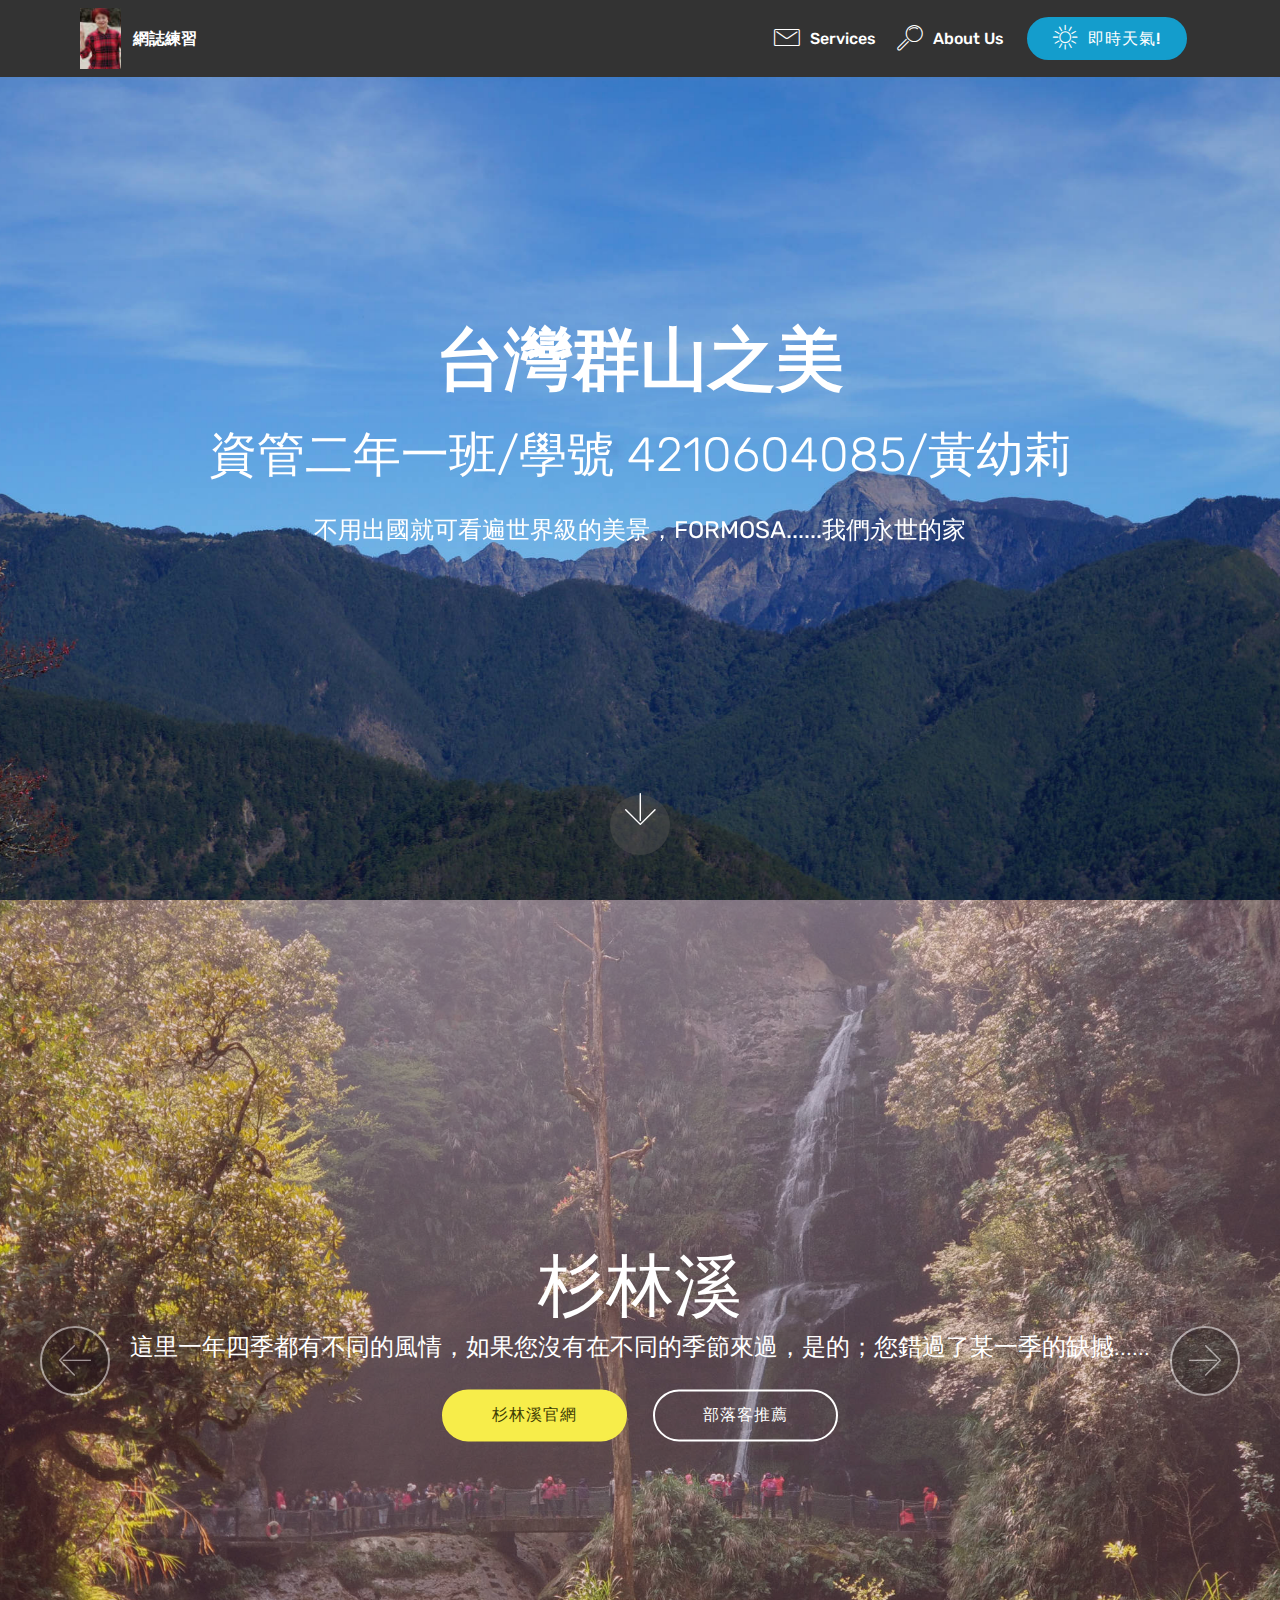
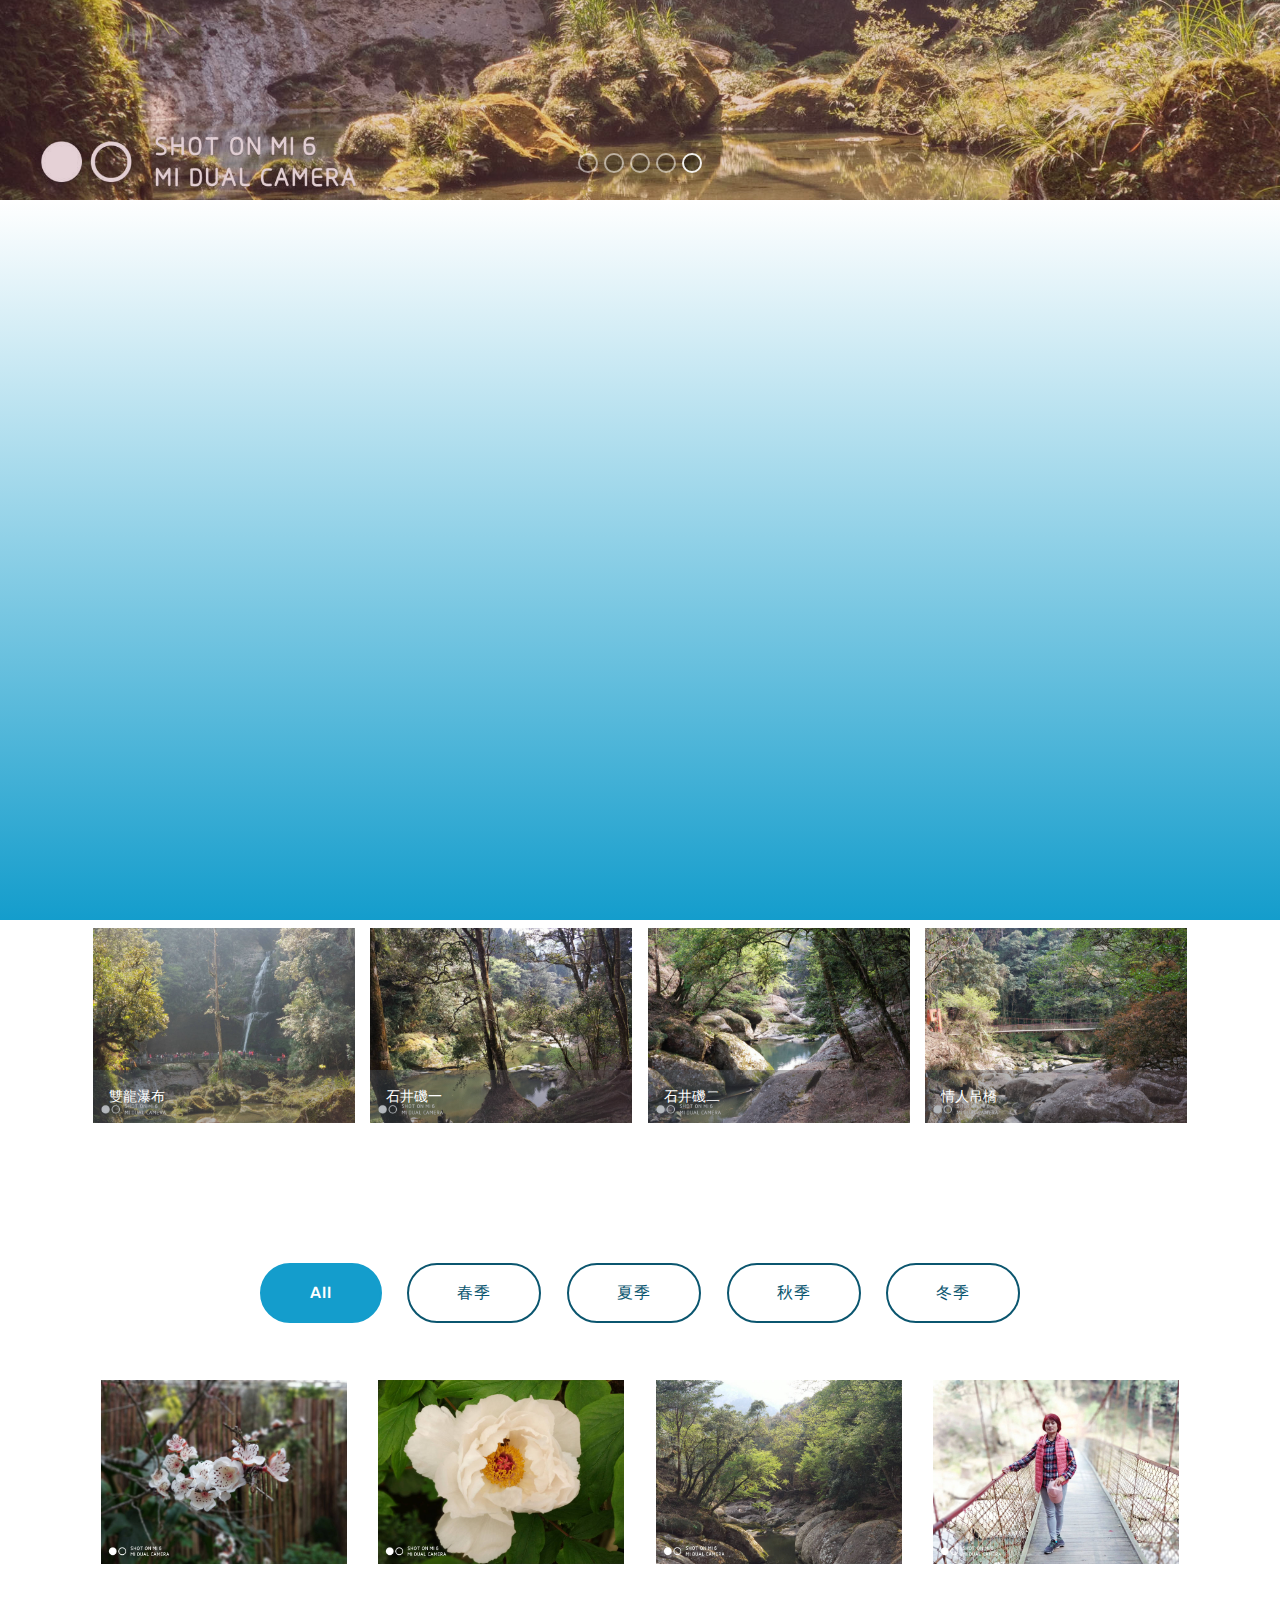
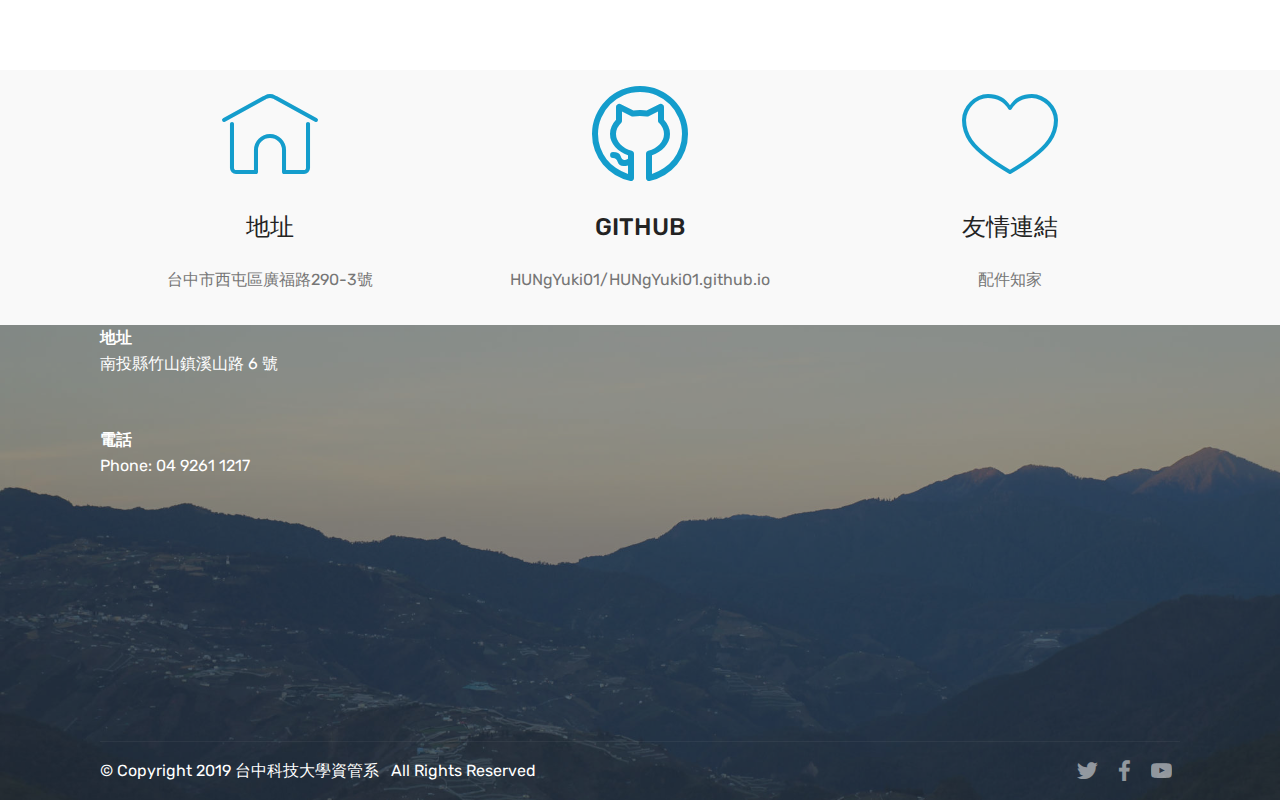
==== commit 193927c9: "create github pages" ====
--- a/page1.html
+++ b/page1.html
@@ -70,7 +70,7 @@
     </nav>
 </section>
 
-<section class="engine"><a href="https://mobirise.info/k">develop own website</a></section><section class="cid-re0U2Gyl4y mbr-fullscreen mbr-parallax-background" id="header2-j">
+<section class="engine"><a href="https://mobirise.info/g">how to build your own website</a></section><section class="cid-re0U2Gyl4y mbr-fullscreen mbr-parallax-background" id="header2-j">
 
     
 
@@ -81,7 +81,7 @@
             <div class="mbr-white col-md-10">
                 <h1 class="mbr-section-title mbr-bold pb-3 mbr-fonts-style display-1">
                     台灣群山之美</h1>
-                
+                <h3 class="mbr-section-subtitle align-center mbr-light pb-3 mbr-fonts-style display-2">資管二年一班/學號 4210604085/黃幼莉</h3>
                 <p class="mbr-text pb-3 mbr-fonts-style display-5">
                     不用出國就可看遍世界級的美景，FORMOSA......我們永世的家</p>
                 
@@ -99,7 +99,7 @@
 
     
 
-    <div class="full-screen"><div class="mbr-slider slide carousel" data-pause="true" data-keyboard="false" data-ride="carousel" data-interval="2000"><ol class="carousel-indicators"><li data-app-prevent-settings="" data-target="#slider1-9" data-slide-to="0"></li><li data-app-prevent-settings="" data-target="#slider1-9" data-slide-to="1"></li><li data-app-prevent-settings="" data-target="#slider1-9" class=" active" data-slide-to="2"></li></ol><div class="carousel-inner" role="listbox"><div class="carousel-item slider-fullscreen-image" data-bg-video-slide="false" style="background-image: url(assets/images/img-20180325-095547-hdr-2000x1496.jpg);"><div class="container container-slide"><div class="image_wrapper"><div class="mbr-overlay"></div><img src="assets/images/img-20180325-095547-hdr-2000x1496.jpg"><div class="carousel-caption justify-content-center"><div class="col-10 align-center"><h2 class="mbr-fonts-style display-1">杉林溪</h2><p class="lead mbr-text mbr-fonts-style display-5">這里一年四季都有不同的風情，如果您沒有在不同的季節來過，是的；您錯過了某一季的缺撼......</p><div class="mbr-section-btn" buttons="0"><a class="btn btn-success display-4" href="http://www.goto307.com.tw/" target="_blank">杉林溪官網</a> <a class="btn  btn-white-outline display-4" href="https://www.travelking.com.tw/tourguide/scenery78.html" target="_blank">部落客推薦</a></div></div></div></div></div></div><div class="carousel-item slider-fullscreen-image" data-bg-video-slide="false" style="background-image: url(assets/images/img-20180325-105537-2000x1500.jpg);"><div class="container container-slide"><div class="image_wrapper"><div class="mbr-overlay" style="opacity: 0.1; background-color: rgb(7, 59, 76);"></div><img src="assets/images/img-20180325-105537-2000x1500.jpg"><div class="carousel-caption justify-content-center"><div class="col-10 align-left"><h2 class="mbr-fonts-style display-1">三五好友同樂</h2><p class="lead mbr-text mbr-fonts-style display-5">只要輕裝就能完成一段簡單而沒有商業氣息的旅行，只談風月不談世俗...</p></div></div></div></div></div><div class="carousel-item slider-fullscreen-image active" data-bg-video-slide="false" style="background-image: url(assets/images/img-20180325-150417-2000x1496.jpg);"><div class="container container-slide"><div class="image_wrapper"><div class="mbr-overlay"></div><img src="assets/images/img-20180325-150417-2000x1496.jpg"><div class="carousel-caption justify-content-center"><div class="col-10 align-right"><h2 class="mbr-fonts-style display-1">石井磯。常被勿略的景點</h2><p class="lead mbr-text mbr-fonts-style display-5">由於位於入口處不遠，但遠離停車場，是一個經常被忽略的密境，值得一遊</p><div class="mbr-section-btn" buttons="0"><a class="btn btn-info display-4" href="http://www.goto307.com.tw/spot/index.php?index_m_id=12" target="_blank">園區景點</a> <a class="btn  btn-white-outline display-4" href="http://www.goto307.com.tw/spot/index.php?index_m_id=12" target="_blank">鄰近景點</a></div></div></div></div></div></div></div><a data-app-prevent-settings="" class="carousel-control carousel-control-prev" role="button" data-slide="prev" href="#slider1-9"><span aria-hidden="true" class="mbri-left mbr-iconfont"></span><span class="sr-only">Previous</span></a><a data-app-prevent-settings="" class="carousel-control carousel-control-next" role="button" data-slide="next" href="#slider1-9"><span aria-hidden="true" class="mbri-right mbr-iconfont"></span><span class="sr-only">Next</span></a></div></div>
+    <div class="full-screen"><div class="mbr-slider slide carousel" data-pause="true" data-keyboard="false" data-ride="carousel" data-interval="2000"><ol class="carousel-indicators"><li data-app-prevent-settings="" data-target="#slider1-9" data-slide-to="0"></li><li data-app-prevent-settings="" data-target="#slider1-9" data-slide-to="1"></li><li data-app-prevent-settings="" data-target="#slider1-9" data-slide-to="2"></li><li data-app-prevent-settings="" data-target="#slider1-9" data-slide-to="3"></li><li data-app-prevent-settings="" data-target="#slider1-9" class=" active" data-slide-to="4"></li></ol><div class="carousel-inner" role="listbox"><div class="carousel-item slider-fullscreen-image" data-bg-video-slide="false" style="background-image: url(assets/images/img-20180325-095547-hdr-2000x1496.jpg);"><div class="container container-slide"><div class="image_wrapper"><div class="mbr-overlay"></div><img src="assets/images/img-20180325-095547-hdr-2000x1496.jpg"><div class="carousel-caption justify-content-center"><div class="col-10 align-center"><h2 class="mbr-fonts-style display-1">杉林溪</h2><p class="lead mbr-text mbr-fonts-style display-5">這里一年四季都有不同的風情，如果您沒有在不同的季節來過，是的；您錯過了某一季的缺撼......</p><div class="mbr-section-btn" buttons="0"><a class="btn btn-success display-4" href="http://www.goto307.com.tw/" target="_blank">杉林溪官網</a> <a class="btn  btn-white-outline display-4" href="https://www.travelking.com.tw/tourguide/scenery78.html" target="_blank">部落客推薦</a></div></div></div></div></div></div><div class="carousel-item slider-fullscreen-image" data-bg-video-slide="false" style="background-image: url(assets/images/img-20180325-105537-2000x1500.jpg);"><div class="container container-slide"><div class="image_wrapper"><div class="mbr-overlay" style="opacity: 0.1; background-color: rgb(7, 59, 76);"></div><img src="assets/images/img-20180325-105537-2000x1500.jpg"><div class="carousel-caption justify-content-center"><div class="col-10 align-left"><h2 class="mbr-fonts-style display-1">三五好友同樂</h2><p class="lead mbr-text mbr-fonts-style display-5">只要輕裝就能完成一段簡單而沒有商業氣息的旅行，只談風月不談世俗...</p></div></div></div></div></div><div class="carousel-item slider-fullscreen-image" data-bg-video-slide="false" style="background-image: url(assets/images/img-20180325-150417-2000x1496.jpg);"><div class="container container-slide"><div class="image_wrapper"><div class="mbr-overlay"></div><img src="assets/images/img-20180325-150417-2000x1496.jpg"><div class="carousel-caption justify-content-center"><div class="col-10 align-right"><h2 class="mbr-fonts-style display-1">石井磯。常被勿略的景點</h2><p class="lead mbr-text mbr-fonts-style display-5">由於位於入口處不遠，但遠離停車場，是一個經常被忽略的密境，值得一遊</p><div class="mbr-section-btn" buttons="0"><a class="btn btn-info display-4" href="http://www.goto307.com.tw/spot/index.php?index_m_id=12" target="_blank">園區景點</a> <a class="btn  btn-white-outline display-4" href="http://www.goto307.com.tw/spot/index.php?index_m_id=12" target="_blank">鄰近景點</a></div></div></div></div></div></div><div class="carousel-item slider-fullscreen-image" data-bg-video-slide="false" style="background-image: url(assets/images/img-20180325-095547-hdr-2000x1496.jpg);"><div class="container container-slide"><div class="image_wrapper"><div class="mbr-overlay"></div><img src="assets/images/img-20180325-095547-hdr-2000x1496.jpg"><div class="carousel-caption justify-content-center"><div class="col-10 align-center"><h2 class="mbr-fonts-style display-1">杉林溪</h2><p class="lead mbr-text mbr-fonts-style display-5">這里一年四季都有不同的風情，如果您沒有在不同的季節來過，是的；您錯過了某一季的缺撼......</p><div class="mbr-section-btn" buttons="0"><a class="btn btn-success display-4" href="http://www.goto307.com.tw/" target="_blank">杉林溪官網</a> <a class="btn  btn-white-outline display-4" href="https://www.travelking.com.tw/tourguide/scenery78.html" target="_blank">部落客推薦</a></div></div></div></div></div></div><div class="carousel-item slider-fullscreen-image active" data-bg-video-slide="false" style="background-image: url(assets/images/img-20180325-095547-hdr-2000x1496.jpg);"><div class="container container-slide"><div class="image_wrapper"><div class="mbr-overlay" style="opacity: 0.2; background-color: rgb(127, 25, 51);"></div><img src="assets/images/img-20180325-095547-hdr-2000x1496.jpg"><div class="carousel-caption justify-content-center"><div class="col-10 align-center"><h2 class="mbr-fonts-style display-1">杉林溪</h2><p class="lead mbr-text mbr-fonts-style display-5">這里一年四季都有不同的風情，如果您沒有在不同的季節來過，是的；您錯過了某一季的缺撼......</p><div class="mbr-section-btn" buttons="0"><a class="btn btn-success display-4" href="http://www.goto307.com.tw/" target="_blank">杉林溪官網</a> <a class="btn  btn-white-outline display-4" href="https://www.travelking.com.tw/tourguide/scenery78.html" target="_blank">部落客推薦</a></div></div></div></div></div></div></div><a data-app-prevent-settings="" class="carousel-control carousel-control-prev" role="button" data-slide="prev" href="#slider1-9"><span aria-hidden="true" class="mbri-left mbr-iconfont"></span><span class="sr-only">Previous</span></a><a data-app-prevent-settings="" class="carousel-control carousel-control-next" role="button" data-slide="next" href="#slider1-9"><span aria-hidden="true" class="mbri-right mbr-iconfont"></span><span class="sr-only">Next</span></a></div></div>
 
 </section>
 
@@ -107,7 +107,7 @@
 
     
     
-    <figure class="mbr-figure align-center container">
+    <figure class="mbr-figure align-center">
         <div class="video-block" style="width: 80%;">
             <div><iframe class="mbr-embedded-video" src="https://www.youtube.com/embed/4rFB6Wadq0U?rel=0&amp;amp;showinfo=0&amp;autoplay=1&amp;loop=1&amp;playlist=4rFB6Wadq0U" width="1280" height="720" frameborder="0" allowfullscreen></iframe></div>
         </div>
@@ -118,8 +118,8 @@
 
     
 
-    <div>
-        <div><!-- Filter --><!-- Gallery --><div class="mbr-gallery-row"><div class="mbr-gallery-layout-default"><div><div><div class="mbr-gallery-item mbr-gallery-item--p0" data-video-url="false" data-tags="酷毙"><div href="#lb-gallery3-n" data-slide-to="0" data-toggle="modal"><img src="assets/images/img-20180325-095547-hdr-2000x1496-800x598.jpg" alt="" title=""><span class="icon-focus"></span></div></div><div class="mbr-gallery-item mbr-gallery-item--p0" data-video-url="false" data-tags="响应式"><div href="#lb-gallery3-n" data-slide-to="1" data-toggle="modal"><img src="assets/images/img-20180325-145559-1-2000x1496-800x598.jpg" alt="" title=""><span class="icon-focus"></span></div></div><div class="mbr-gallery-item mbr-gallery-item--p0" data-video-url="false" data-tags="创意"><div href="#lb-gallery3-n" data-slide-to="2" data-toggle="modal"><img src="assets/images/img-20180325-145219-2000x1496-800x598.jpg" alt="" title=""><span class="icon-focus"></span></div></div><div class="mbr-gallery-item mbr-gallery-item--p0" data-video-url="false" data-tags="酷毙"><div href="#lb-gallery3-n" data-slide-to="3" data-toggle="modal"><img src="assets/images/img-20180325-145344-1-2000x1496-800x598.jpg" alt="" title=""><span class="icon-focus"></span></div></div></div></div><div class="clearfix"></div></div></div><!-- Lightbox --><div data-app-prevent-settings="" class="mbr-slider modal fade carousel slide" tabindex="-1" data-keyboard="true" data-interval="false" id="lb-gallery3-n"><div class="modal-dialog"><div class="modal-content"><div class="modal-body"><div class="carousel-inner"><div class="carousel-item"><img src="assets/images/img-20180325-095547-hdr-2000x1496.jpg" alt="" title=""></div><div class="carousel-item"><img src="assets/images/img-20180325-145559-1-2000x1496.jpg" alt="" title=""></div><div class="carousel-item active"><img src="assets/images/img-20180325-145219-2000x1496.jpg" alt="" title=""></div><div class="carousel-item"><img src="assets/images/img-20180325-145344-1-2000x1496.jpg" alt="" title=""></div></div><a class="carousel-control carousel-control-prev" role="button" data-slide="prev" href="#lb-gallery3-n"><span class="mbri-left mbr-iconfont" aria-hidden="true"></span><span class="sr-only">Previous</span></a><a class="carousel-control carousel-control-next" role="button" data-slide="next" href="#lb-gallery3-n"><span class="mbri-right mbr-iconfont" aria-hidden="true"></span><span class="sr-only">Next</span></a><a class="close" href="#" role="button" data-dismiss="modal"><span class="sr-only">Close</span></a></div></div></div></div></div>
+    <div class="container">
+        <div><!-- Filter --><!-- Gallery --><div class="mbr-gallery-row"><div class="mbr-gallery-layout-default"><div><div><div class="mbr-gallery-item mbr-gallery-item--p1" data-video-url="false" data-tags="酷毙"><div href="#lb-gallery3-n" data-slide-to="0" data-toggle="modal"><img src="assets/images/img-20180325-095547-hdr-2000x1496-800x598.jpg" alt="" title=""><span class="icon-focus"></span><span class="mbr-gallery-title mbr-fonts-style display-7">雙龍瀑布</span></div></div><div class="mbr-gallery-item mbr-gallery-item--p1" data-video-url="false" data-tags="响应式"><div href="#lb-gallery3-n" data-slide-to="1" data-toggle="modal"><img src="assets/images/img-20180325-145559-1-2000x1496-800x598.jpg" alt="" title=""><span class="icon-focus"></span><span class="mbr-gallery-title mbr-fonts-style display-7">石井磯一</span></div></div><div class="mbr-gallery-item mbr-gallery-item--p1" data-video-url="false" data-tags="创意"><div href="#lb-gallery3-n" data-slide-to="2" data-toggle="modal"><img src="assets/images/img-20180325-145219-2000x1496-800x598.jpg" alt="" title=""><span class="icon-focus"></span><span class="mbr-gallery-title mbr-fonts-style display-7">石井磯二</span></div></div><div class="mbr-gallery-item mbr-gallery-item--p1" data-video-url="false" data-tags="酷毙"><div href="#lb-gallery3-n" data-slide-to="3" data-toggle="modal"><img src="assets/images/img-20180325-145344-1-2000x1496-800x598.jpg" alt="" title=""><span class="icon-focus"></span><span class="mbr-gallery-title mbr-fonts-style display-7">情人吊橋</span></div></div></div></div><div class="clearfix"></div></div></div><!-- Lightbox --><div data-app-prevent-settings="" class="mbr-slider modal fade carousel slide" tabindex="-1" data-keyboard="true" data-interval="false" id="lb-gallery3-n"><div class="modal-dialog"><div class="modal-content"><div class="modal-body"><div class="carousel-inner"><div class="carousel-item"><img src="assets/images/img-20180325-095547-hdr-2000x1496.jpg" alt="" title=""></div><div class="carousel-item"><img src="assets/images/img-20180325-145559-1-2000x1496.jpg" alt="" title=""></div><div class="carousel-item"><img src="assets/images/img-20180325-145219-2000x1496.jpg" alt="" title=""></div><div class="carousel-item active"><img src="assets/images/img-20180325-145344-1-2000x1496.jpg" alt="" title=""></div></div><a class="carousel-control carousel-control-prev" role="button" data-slide="prev" href="#lb-gallery3-n"><span class="mbri-left mbr-iconfont" aria-hidden="true"></span><span class="sr-only">Previous</span></a><a class="carousel-control carousel-control-next" role="button" data-slide="next" href="#lb-gallery3-n"><span class="mbri-right mbr-iconfont" aria-hidden="true"></span><span class="sr-only">Next</span></a><a class="close" href="#" role="button" data-dismiss="modal"><span class="sr-only">Close</span></a></div></div></div></div></div>
     </div>
 
 </section>
--- a/assets/mobirise/css/mbr-additional.css
+++ b/assets/mobirise/css/mbr-additional.css
@@ -2456,12 +2456,11 @@
 }
 .cid-re6qBGBvCK {
   background: #149dcc;
-  padding-top: 60px;
-  padding-bottom: 60px;
   background: linear-gradient(0deg, #149dcc, #ffffff);
 }
 .cid-re6qBGBvCK .video-block {
   margin: auto;
+  width: 100% !important;
 }
 @media (max-width: 768px) {
   .cid-re6qBGBvCK .video-block {
@@ -2504,7 +2503,7 @@
   background: transparent !important;
 }
 .cid-re6qAzYJq2 .mbr-gallery-item > div:hover:before {
-  opacity: 0.7 !important;
+  opacity: 0.4 !important;
 }
 .cid-re6qAzYJq2 .mbr-gallery-title {
   font-size: .9em;
@@ -2525,7 +2524,7 @@
   z-index: -1;
   position: absolute;
   background: #554346 !important;
-  opacity: 0.7;
+  opacity: 0.4;
   -webkit-transition: 0.2s background ease-in-out;
   transition: 0.2s background ease-in-out;
   background: linear-gradient(to left, #554346, #45505b) !important;
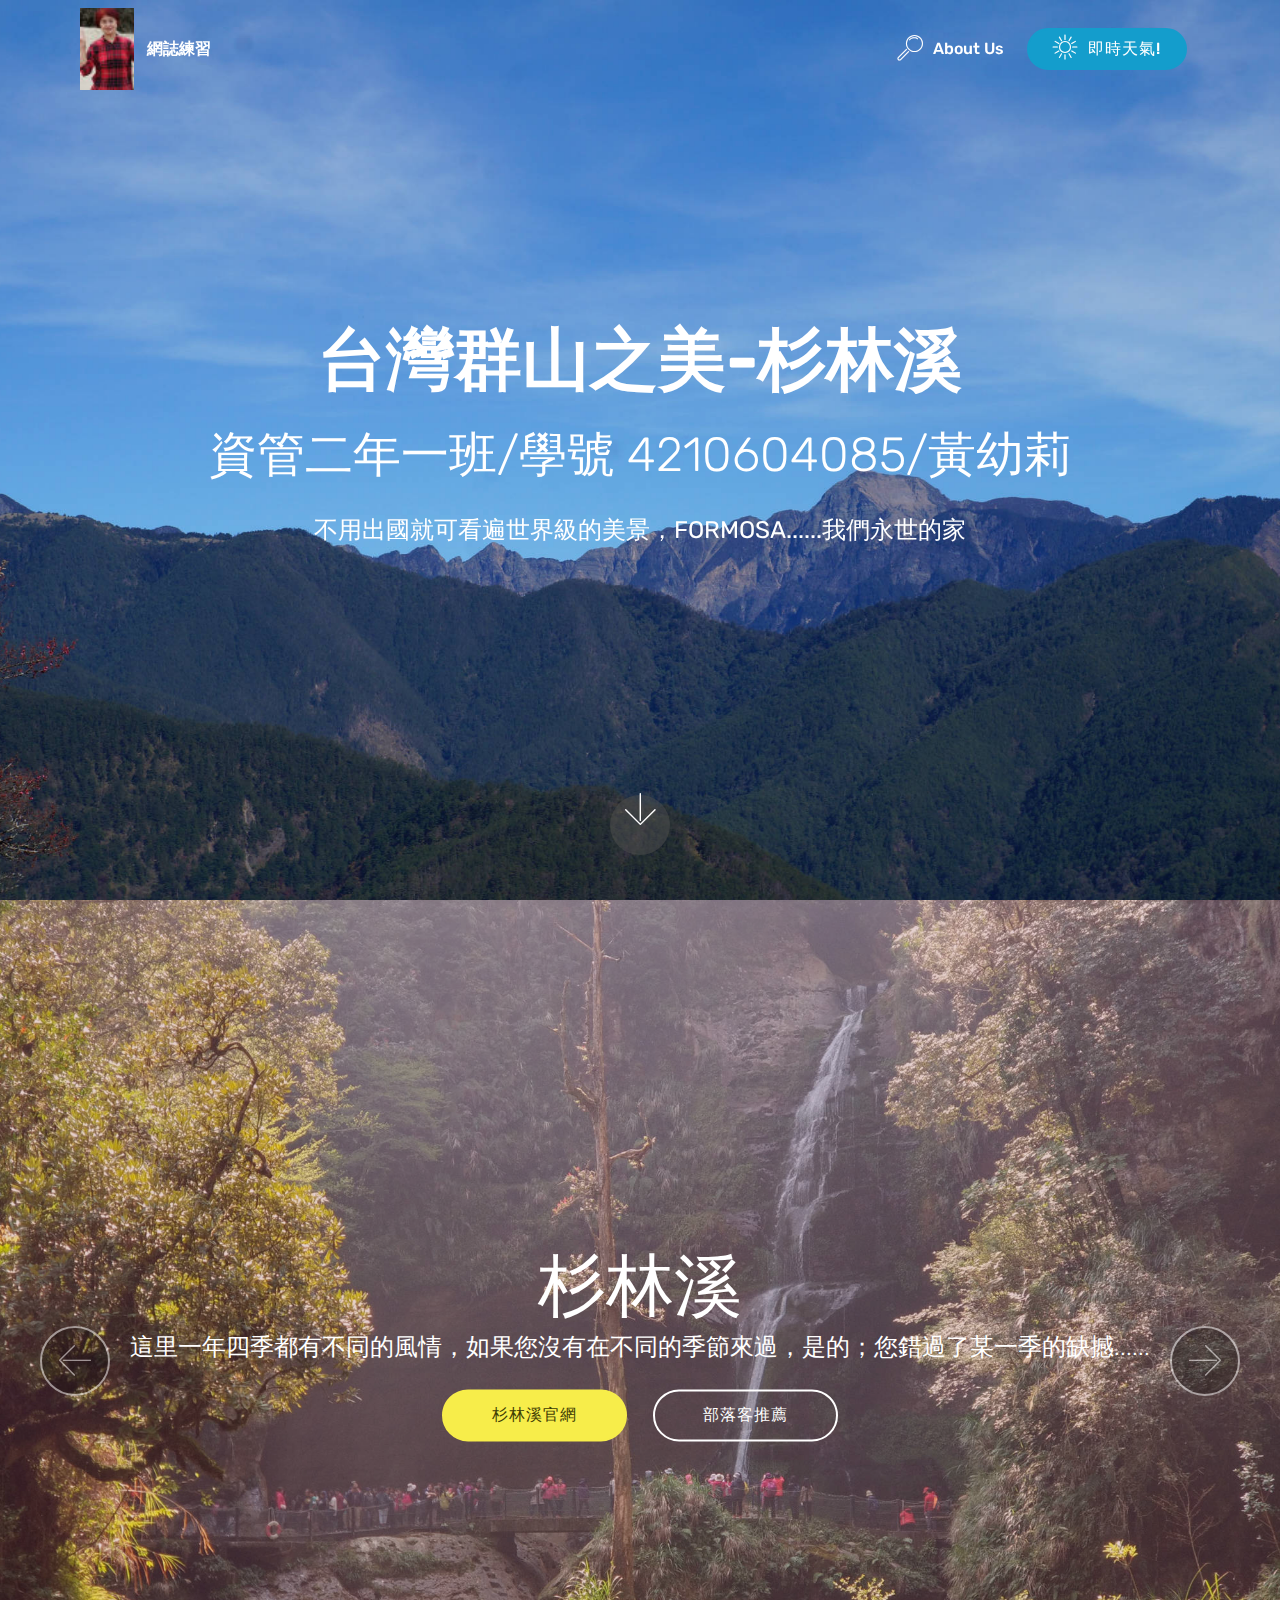
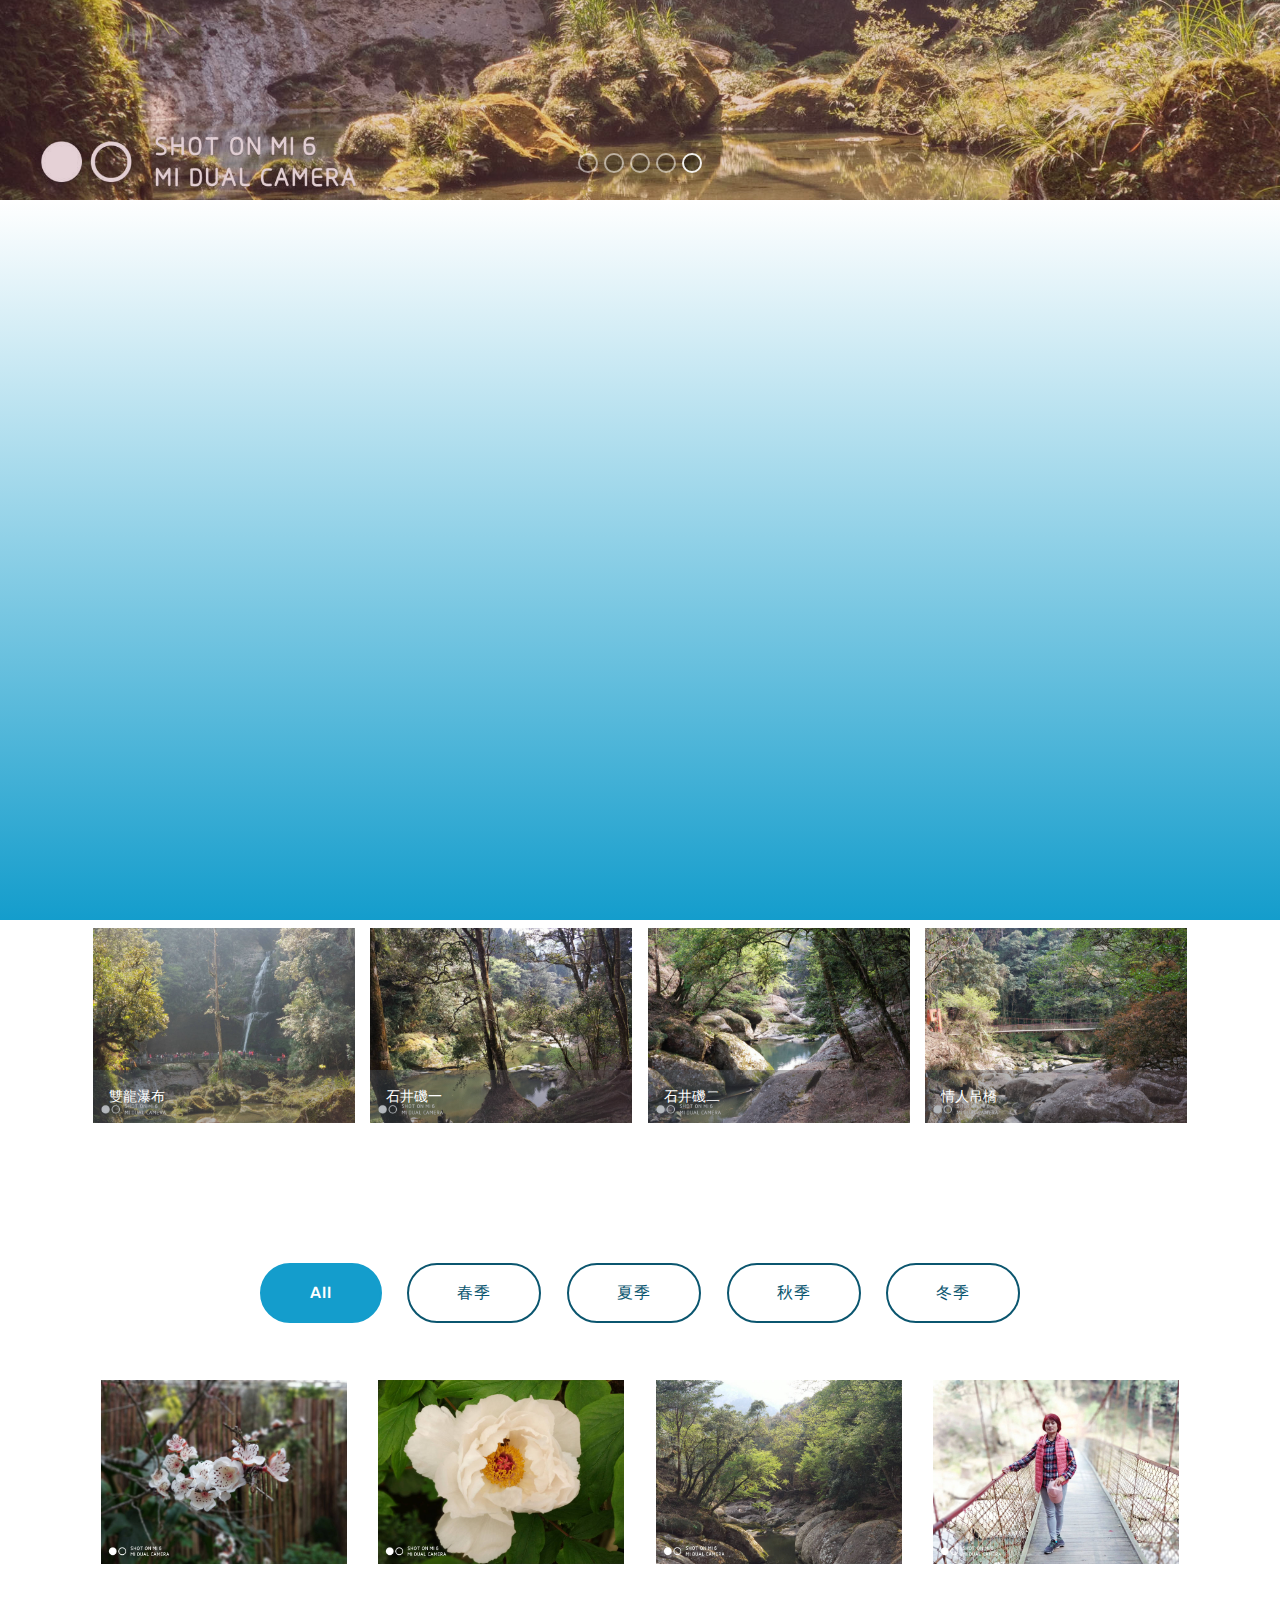
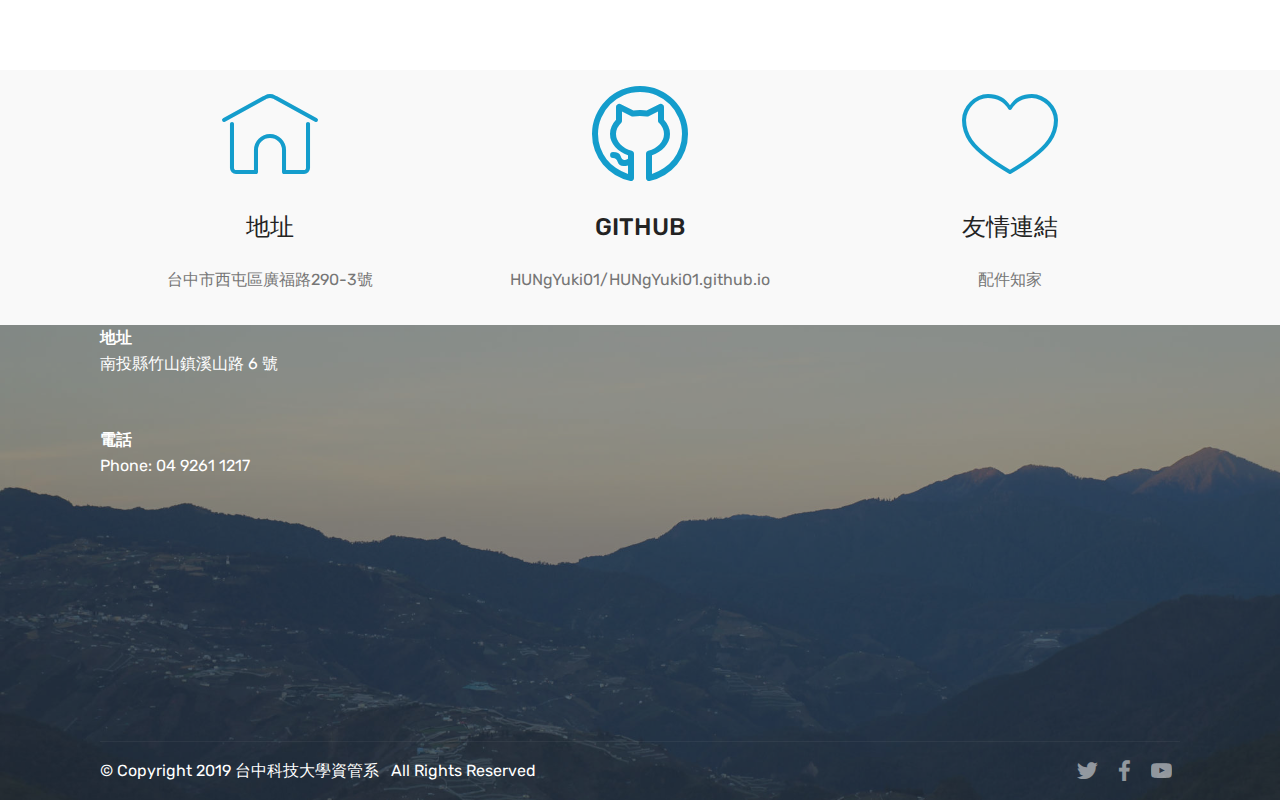
==== commit e3446639: "create github pages" ====
--- a/page1.html
+++ b/page1.html
@@ -29,7 +29,7 @@
 
     
 
-    <nav class="navbar navbar-expand beta-menu navbar-dropdown align-items-center navbar-fixed-top navbar-toggleable-sm">
+    <nav class="navbar navbar-expand beta-menu navbar-dropdown align-items-center navbar-fixed-top navbar-toggleable-sm bg-color transparent">
         <button class="navbar-toggler navbar-toggler-right" type="button" data-toggle="collapse" data-target="#navbarSupportedContent" aria-controls="navbarSupportedContent" aria-expanded="false" aria-label="Toggle navigation">
             <div class="hamburger">
                 <span></span>
@@ -42,7 +42,7 @@
             <div class="navbar-brand">
                 <span class="navbar-logo">
                     <a href="http://www.goto307.com.tw/about/index.php?index_id=22">
-                         <img src="assets/images/img-20180218-84445-122x91.jpg" alt="Mobirise" title="" style="height: 3.8rem;">
+                         <img src="assets/images/img-20180218-84445-122x91.jpg" alt="Mobirise" title="" style="height: 5.1rem;">
                     </a>
                 </span>
                 <span class="navbar-caption-wrap"><a class="navbar-caption text-white display-4" href="https://mobirise.com">
@@ -51,13 +51,7 @@
         </div>
         <div class="collapse navbar-collapse" id="navbarSupportedContent">
             <ul class="navbar-nav nav-dropdown" data-app-modern-menu="true"><li class="nav-item">
-                    <a class="nav-link link text-white display-4" href="page1.html#footer2-m"><span class="mbri-letter mbr-iconfont mbr-iconfont-btn"></span>
-                        
-                        Services
-                    </a>
-                </li>
-                <li class="nav-item">
-                    <a class="nav-link link text-white display-4" href="http://www.goto307.com.tw/about/" target="_blank">
+                    <a class="nav-link link text-white display-7" href="page1.html#footer2-m" target="_blank">
                         <span class="mbri-search mbr-iconfont mbr-iconfont-btn"></span>
                         About Us
                     </a>
@@ -70,7 +64,7 @@
     </nav>
 </section>
 
-<section class="engine"><a href="https://mobirise.info/g">how to build your own website</a></section><section class="cid-re0U2Gyl4y mbr-fullscreen mbr-parallax-background" id="header2-j">
+<section class="engine"><a href="https://mobirise.info/u">bootstrap website templates</a></section><section class="cid-re0U2Gyl4y mbr-fullscreen mbr-parallax-background" id="header2-j">
 
     
 
@@ -80,7 +74,7 @@
         <div class="row justify-content-md-center">
             <div class="mbr-white col-md-10">
                 <h1 class="mbr-section-title mbr-bold pb-3 mbr-fonts-style display-1">
-                    台灣群山之美</h1>
+                    台灣群山之美-杉林溪</h1>
                 <h3 class="mbr-section-subtitle align-center mbr-light pb-3 mbr-fonts-style display-2">資管二年一班/學號 4210604085/黃幼莉</h3>
                 <p class="mbr-text pb-3 mbr-fonts-style display-5">
                     不用出國就可看遍世界級的美景，FORMOSA......我們永世的家</p>
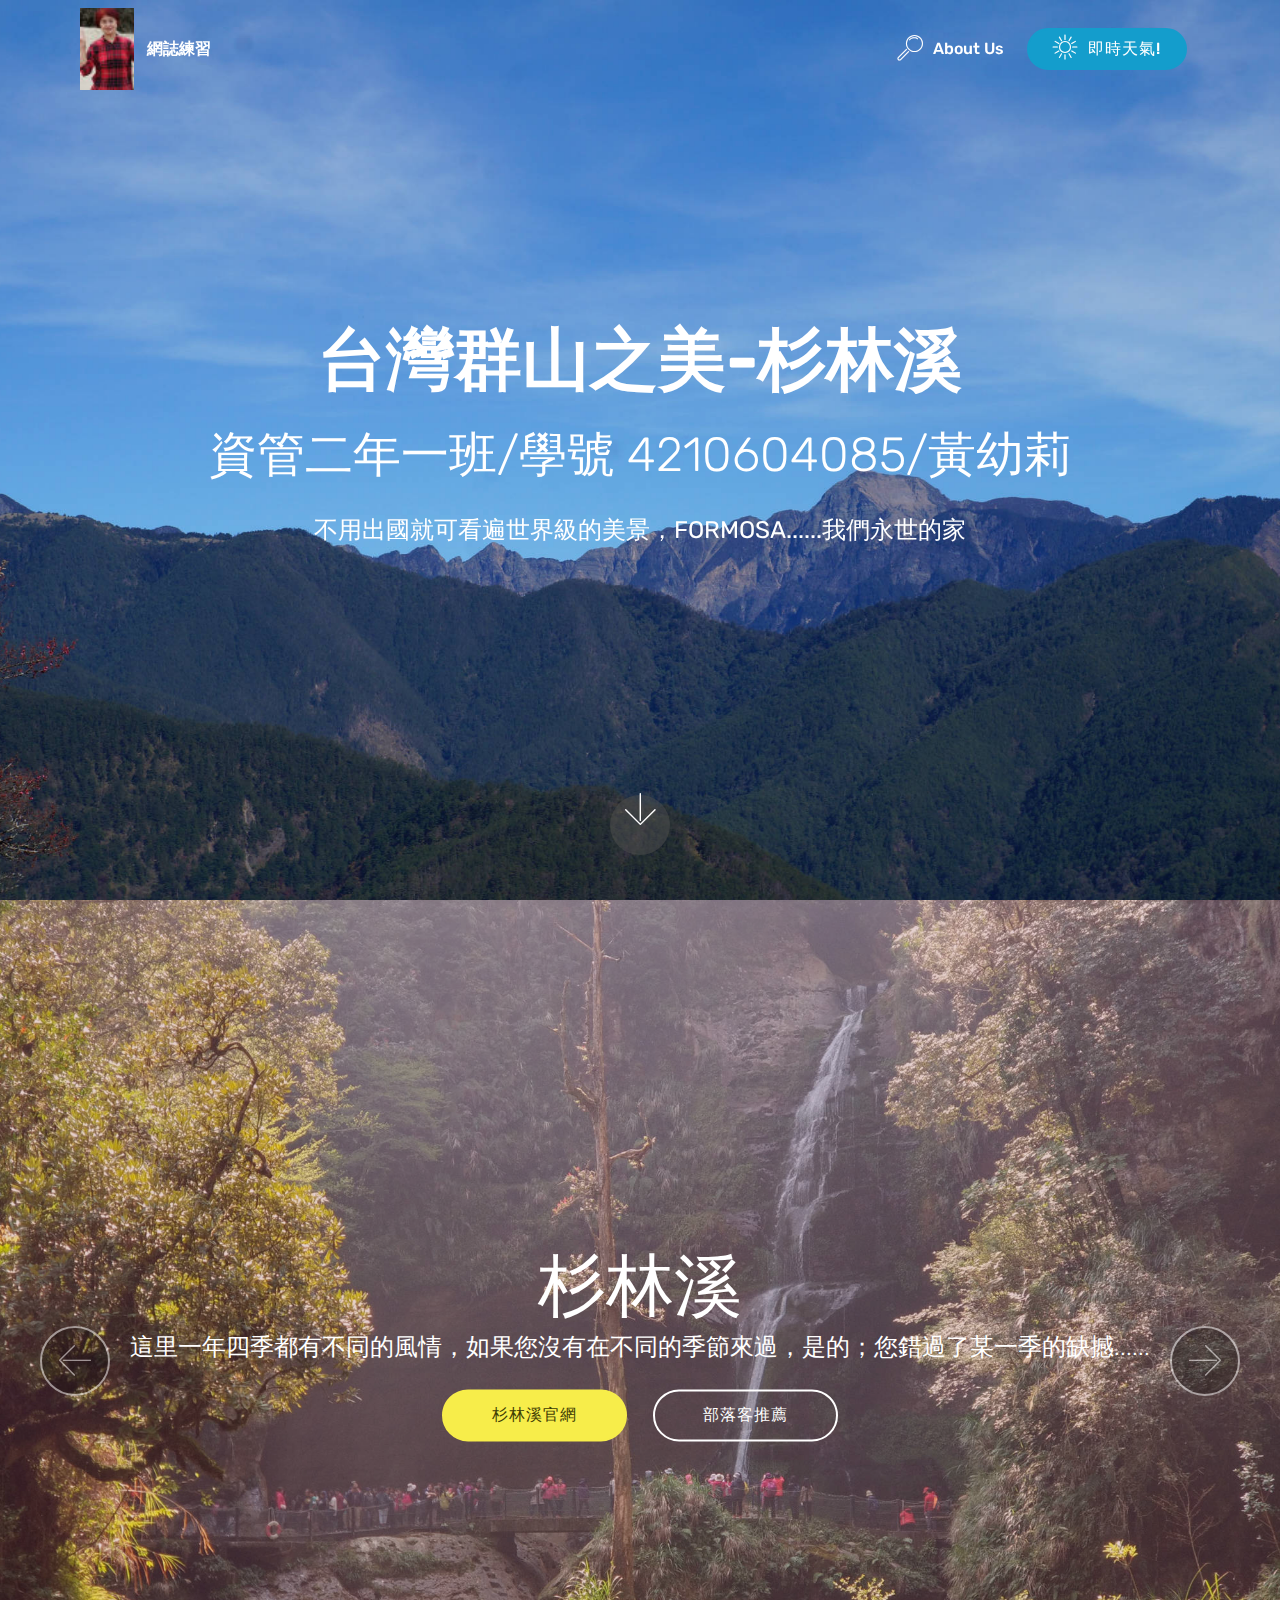
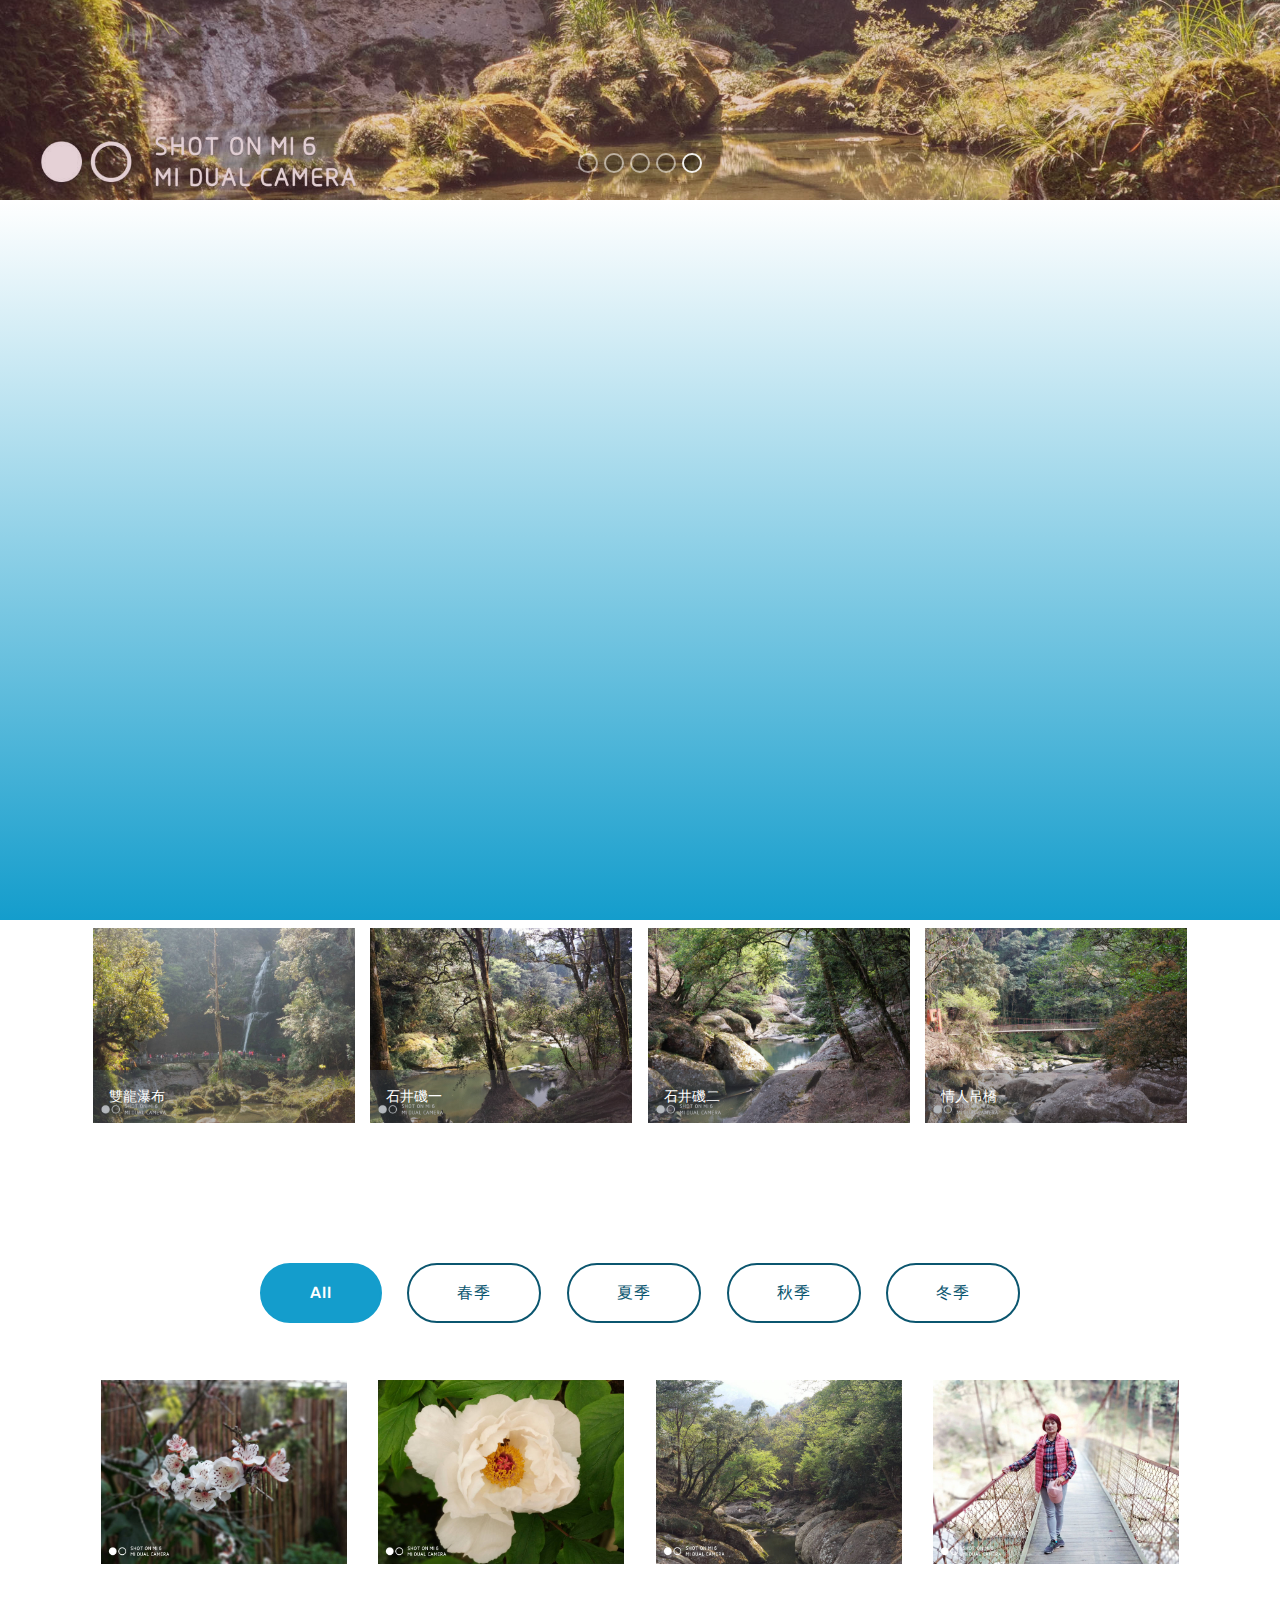
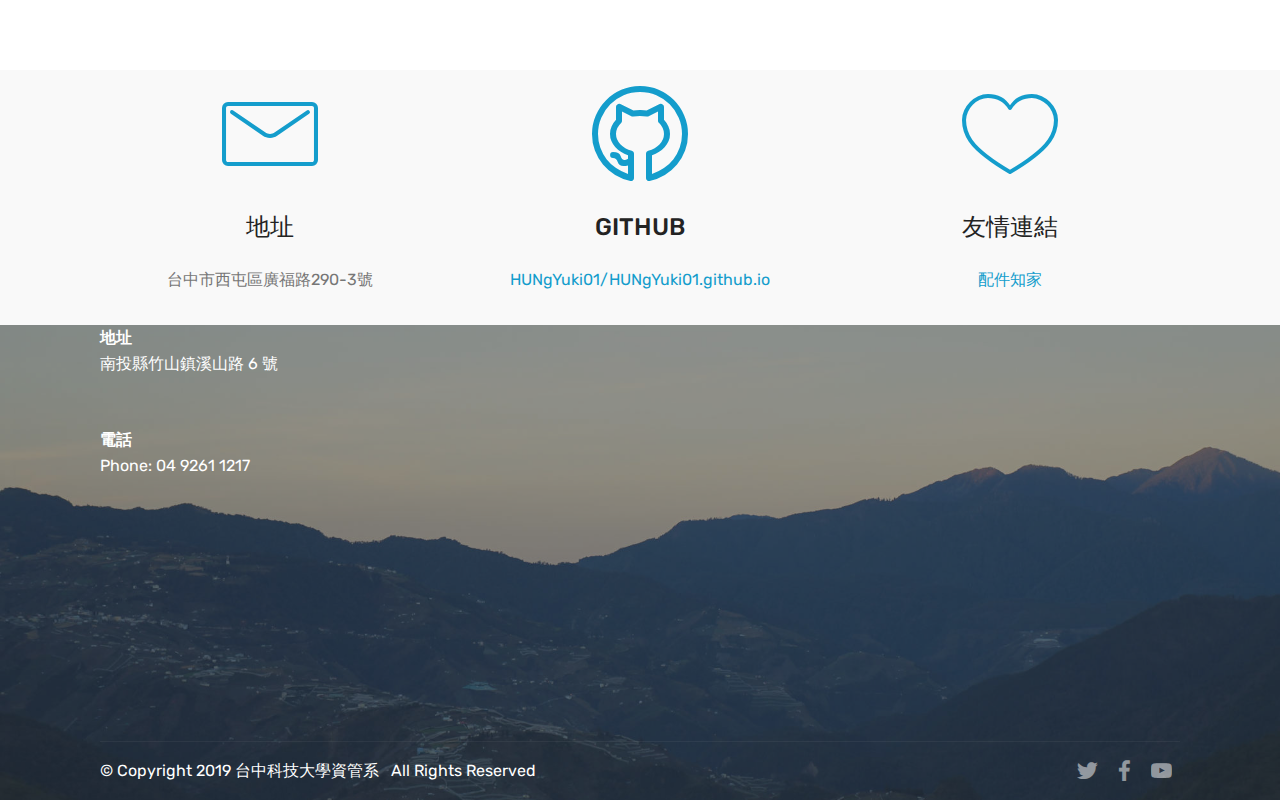
==== commit befb551a: "create github pages" ====
--- a/page1.html
+++ b/page1.html
@@ -64,7 +64,7 @@
     </nav>
 </section>
 
-<section class="engine"><a href="https://mobirise.info/u">bootstrap website templates</a></section><section class="cid-re0U2Gyl4y mbr-fullscreen mbr-parallax-background" id="header2-j">
+<section class="engine"><a href="https://mobirise.info/c">site builder</a></section><section class="cid-re0U2Gyl4y mbr-fullscreen mbr-parallax-background" id="header2-j">
 
     
 
@@ -138,7 +138,7 @@
 
             <div class="card p-3 col-12 col-md-6 col-lg-4">
                 <div class="card-img pb-3">
-                    <a href="https://www.google.com.tw/maps/place/407%E5%8F%B0%E4%B8%AD%E5%B8%82%E8%A5%BF%E5%B1%AF%E5%8C%BA%E5%B9%BF%E7%A6%8F%E8%B7%AF290%E8%99%9F/@24.2004325,120.6416275,17z/data=!3m1!4b1!4m5!3m4!1s0x34691642649797f9:0xd1dea43e92d5a6a8!8m2!3d24.2004276!4d120.6438162?hl=zh-CN" target="_blank"><span class="mbr-iconfont mbri-home"></span></a>
+                    <a href="mailto:osamart4you@gmail.com"><span class="mbr-iconfont mbri-letter"></span></a>
                 </div>
                 <div class="card-box">
                     <h4 class="card-title py-3 mbr-fonts-style display-5">
@@ -150,14 +150,14 @@
 
             <div class="card p-3 col-12 col-md-6 col-lg-4">
                 <div class="card-img pb-3">
-                    <a href="https://github.com/HUNgYuki01/HUNgYuki01.github.io" target="_blank"><span class="mbr-iconfont mbrib-github"></span></a>
+                    <a href="https://hungyuki01.github.io/page1.html" target="_blank"><span class="mbr-iconfont mbrib-github"></span></a>
                 </div>
                 <div class="card-box">
                     <h4 class="card-title py-3 mbr-fonts-style display-5">
                         GITHUB</h4>
-                    <p class="mbr-text mbr-fonts-style display-7">
+                    <p class="mbr-text mbr-fonts-style display-7"><a href="https://hungyuki01.github.io/page1.html">
                         HUNgYuki01/HUNgYuki01.github.io
-                    </p>
+                    </a></p>
                 </div>
             </div>
 
@@ -168,7 +168,7 @@
                 <div class="card-box">
                     <h4 class="card-title py-3 mbr-fonts-style display-5">
                         友情連結</h4>
-                    <p class="mbr-text mbr-fonts-style display-7">配件知家</p>
+                    <p class="mbr-text mbr-fonts-style display-7"><a href="https://tw.mall.yahoo.com/store/%E9%85%8D%E4%BB%B6%E7%9F%A5%E5%AE%B6:osamart4you" target="_blank">配件知家</a></p>
                 </div>
             </div>
 
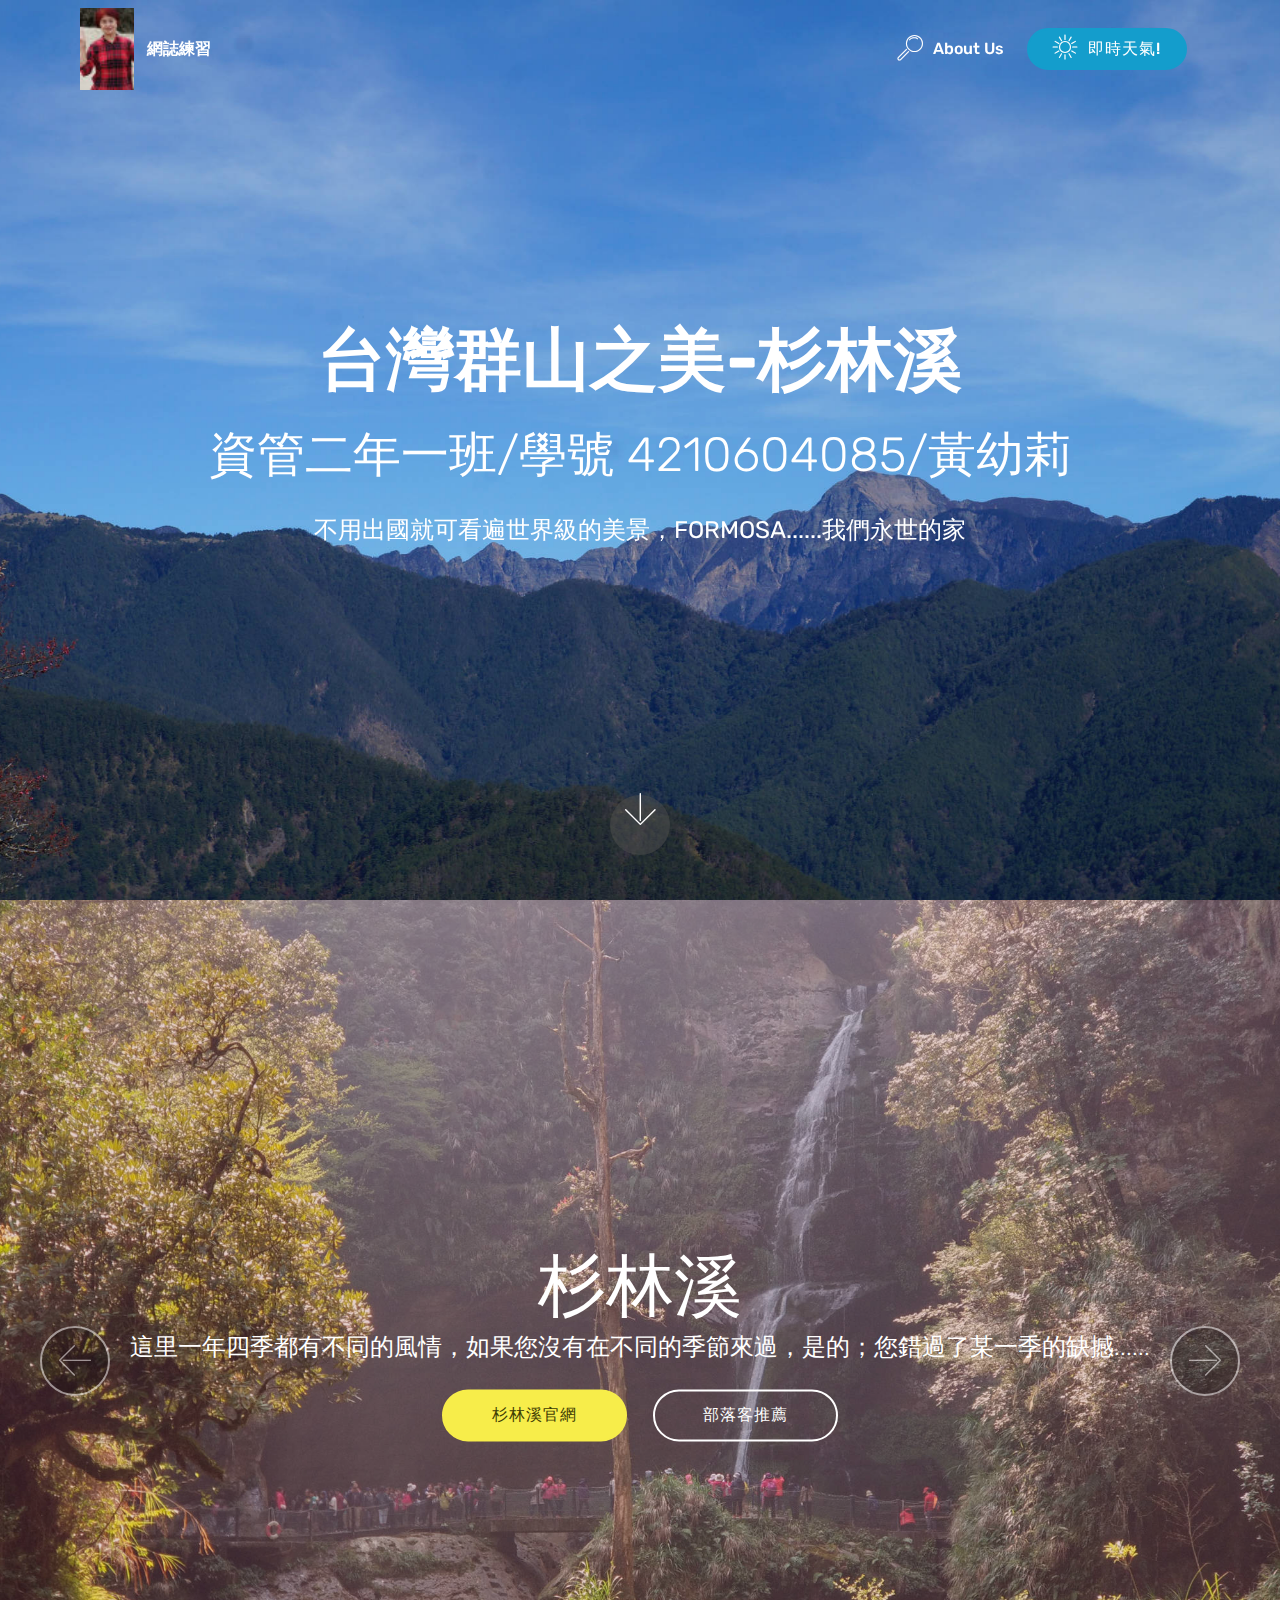
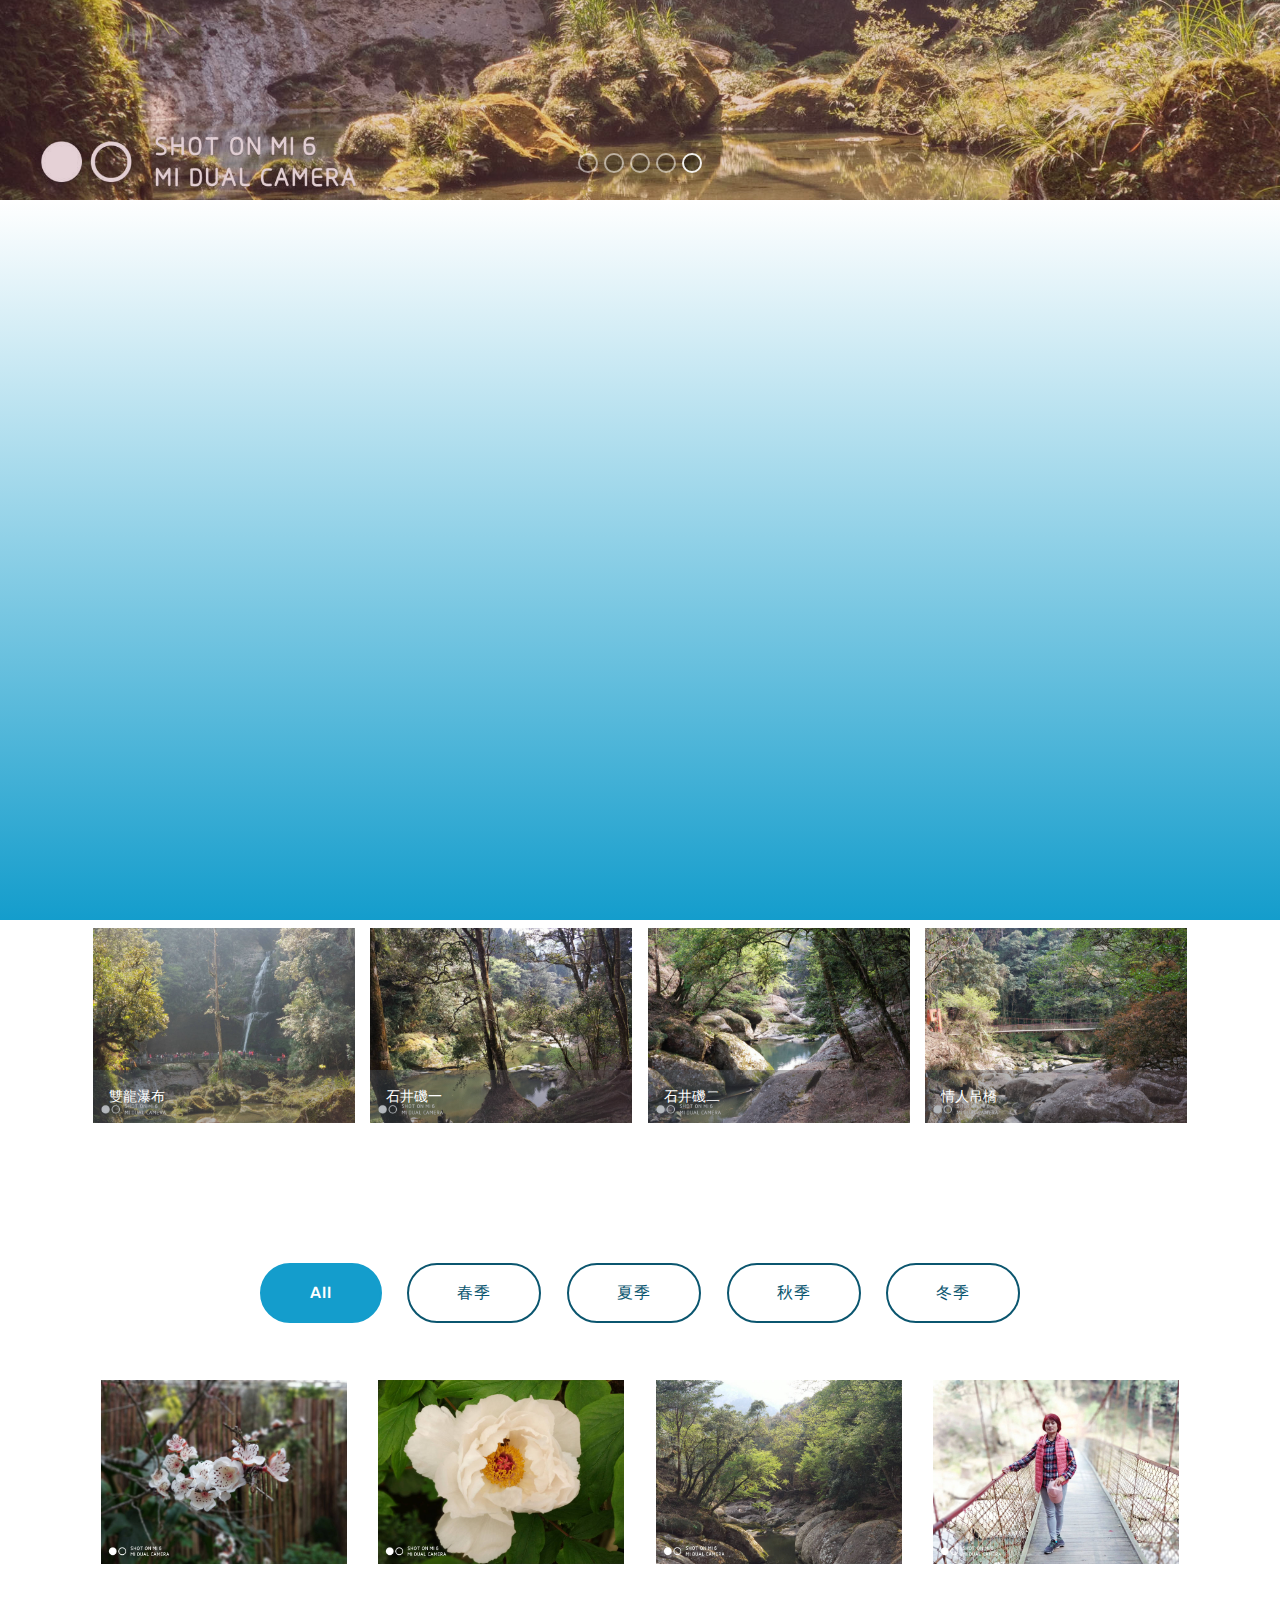
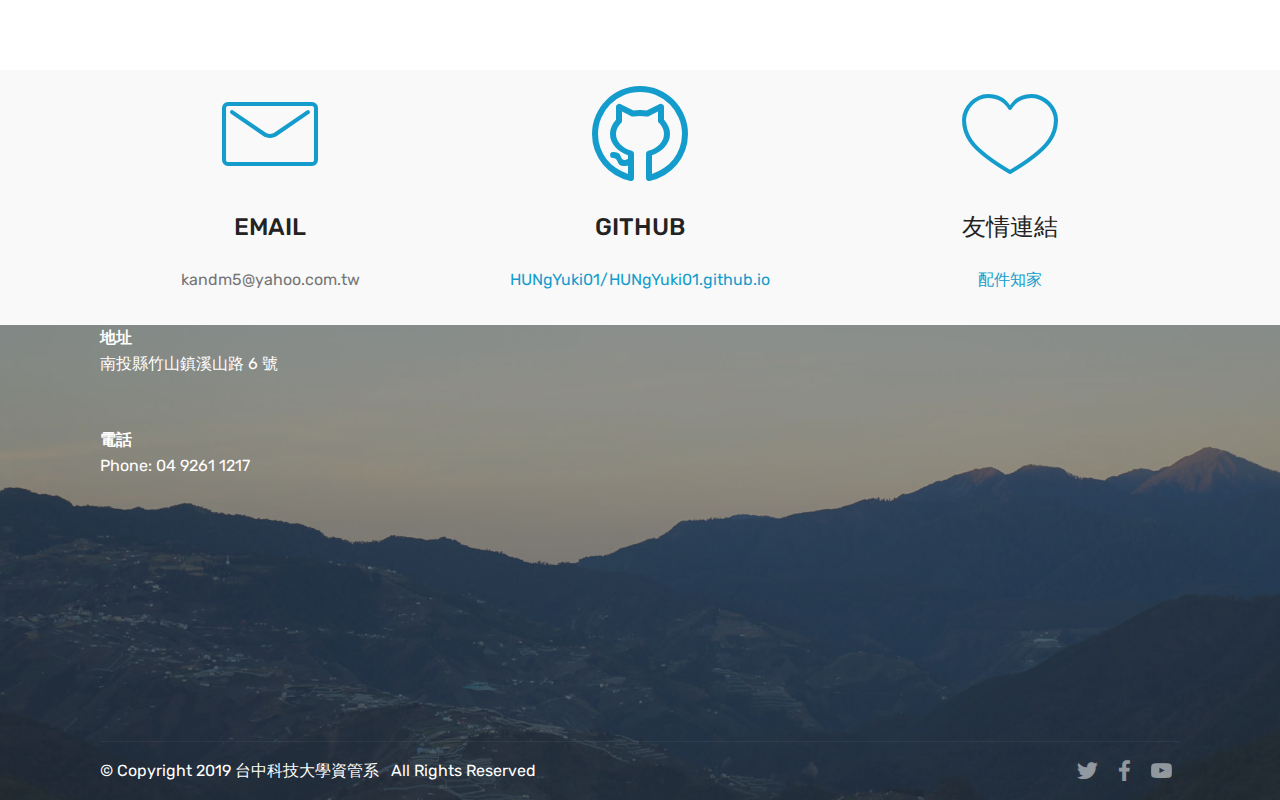
==== commit 4e9d4a6b: "create github pages" ====
--- a/page1.html
+++ b/page1.html
@@ -64,7 +64,7 @@
     </nav>
 </section>
 
-<section class="engine"><a href="https://mobirise.info/c">site builder</a></section><section class="cid-re0U2Gyl4y mbr-fullscreen mbr-parallax-background" id="header2-j">
+<section class="engine"><a href="https://mobirise.info/z">best free html templates</a></section><section class="cid-re0U2Gyl4y mbr-fullscreen mbr-parallax-background" id="header2-j">
 
     
 
@@ -138,13 +138,11 @@
 
             <div class="card p-3 col-12 col-md-6 col-lg-4">
                 <div class="card-img pb-3">
-                    <a href="mailto:osamart4you@gmail.com"><span class="mbr-iconfont mbri-letter"></span></a>
+                    <a href="mailto:kandm5@yahoo.com.tw"><span class="mbr-iconfont mbri-letter"></span></a>
                 </div>
                 <div class="card-box">
-                    <h4 class="card-title py-3 mbr-fonts-style display-5">
-                        地址<br></h4>
-                    <p class="mbr-text mbr-fonts-style display-7">
-                        台中市西屯區廣福路290-3號</p>
+                    <h4 class="card-title py-3 mbr-fonts-style display-5">EMAIL</h4>
+                    <p class="mbr-text mbr-fonts-style display-7">kandm5@yahoo.com.tw</p>
                 </div>
             </div>
 
